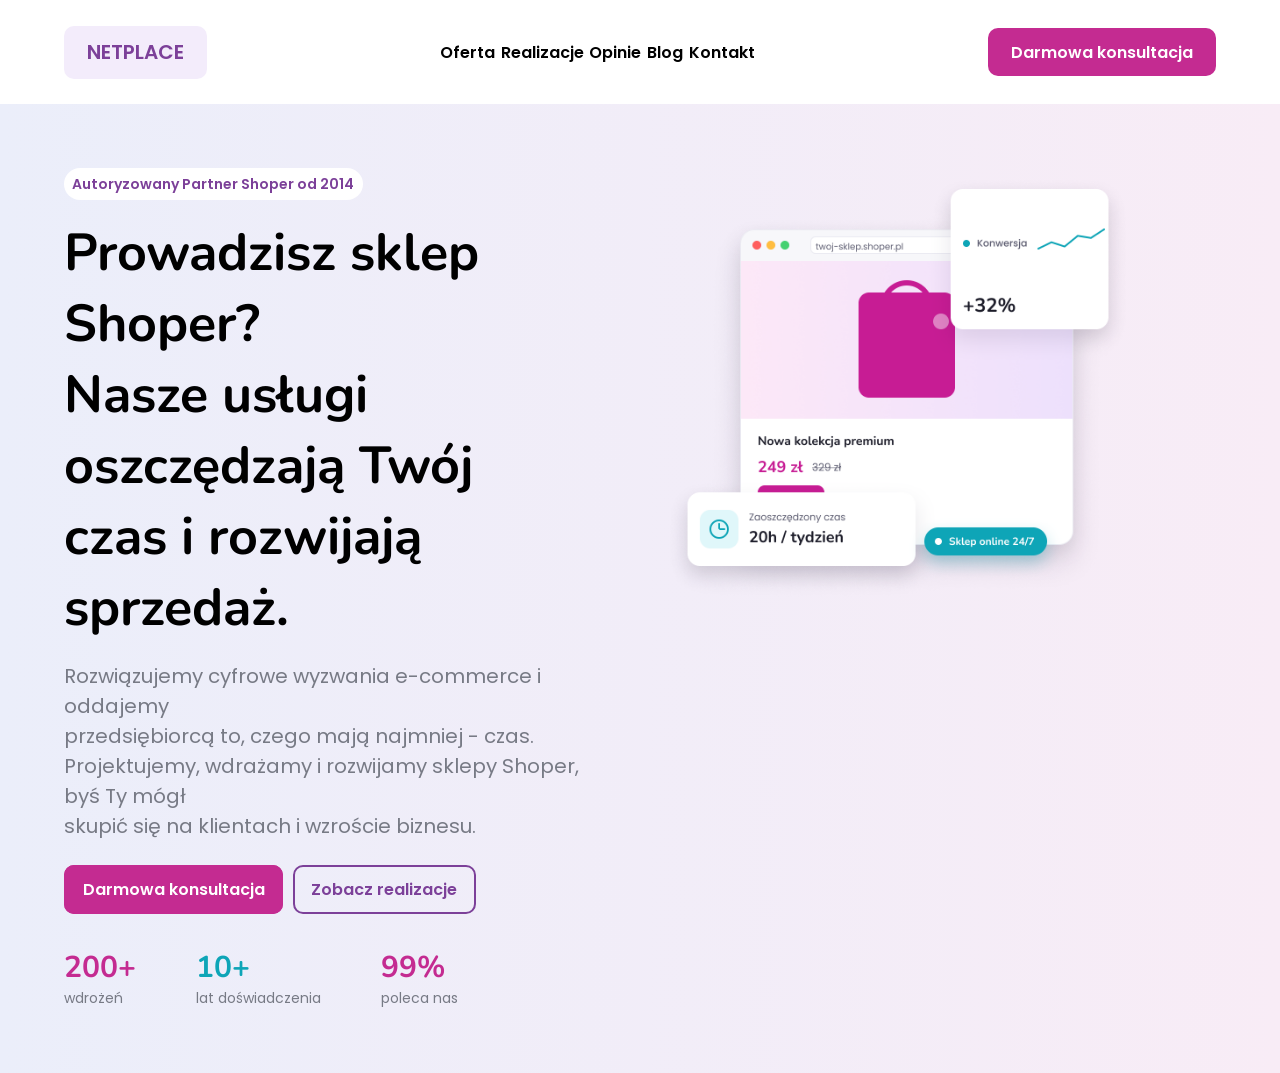
==== indexMain.html @ b868ac5f "indexMain.html added, first part done" ====
<!DOCTYPE html>
<html lang="pl">
<head>
    <meta charset="UTF-8">
    <meta name="viewport" content="width=device-width, initial-scale=1.0">
    <title>HOME - NETPLACE</title>
    <link rel="stylesheet" href="style.css">
    <link href='https://fonts.googleapis.com/css?family=Nunito' rel='stylesheet'>
    <link href='https://fonts.googleapis.com/css?family=Poppins' rel='stylesheet'>
</head>
<body>
    <header>
        <div class="headFlex">
            <a href="indexMain.html" class="homeBtn">
                <span class="purplish">
                    NETPLACE
                </span>
            </a>
        
            <a href="" class="refMiddle">Oferta</a>
            <a href="" class="refMiddle">Realizacje</a>
            <a href="" class="refMiddle">Opinie</a>
            <a href="" class="refMiddle">Blog</a>
            <a href="" class="refMiddle">Kontakt</a>
        
            <a href="" class="btnThingHead">Darmowa konsultacja</a>
        </div>        
    </header>

    <main>
        <div class="hero">
            <div class="heroTxt">
                <div id="miniDescPurple">
                    <p class="smallP">
                        Autoryzowany Partner Shoper od 2014
                    </p>
                </div>
                <h1>Prowadzisz sklep Shoper? <br> 
                    Nasze usługi oszczędzają Twój 
                    <br>czas i rozwijają sprzedaż.
                </h1>
                <br>
                <p>
                    <span class="normalText">
                        Rozwiązujemy cyfrowe wyzwania e-commerce i oddajemy 
                        <br>przedsiębiorcą to, czego mają najmniej - czas. 
                        <br>Projektujemy, wdrażamy i rozwijamy sklepy Shoper, byś Ty mógł 
                        <br>skupić się na klientach i wzroście biznesu.
                    </span>
                </p>
                <br><br>
                <a href="" class="btnThingMain">Darmowa konsultacja</a>
                <a href="" class="btnThingOutlinePurple">
                    <span class="purplish">
                        Zobacz realizacje
                    </span>
                </a>
                <br><br>
                <table class="statTable">
                    <tr>
                        <th colspan="2">
                            <span class="pinkish">200+</span>
                        </th>
                        <th colspan="2">
                            <span class="cyanish">10+</span>
                        </th>
                        <th colspan="2">
                            <span class="pinkish">99%</span>
                        </th>
                    </tr>
                    <tr>
                        <td colspan="2">
                            <p class="smallerText14">wdrożeń</p>
                        </td>
                        <td colspan="2">
                            <p class="smallerText14">lat doświadczenia</p>
                        </td>
                        <td colspan="2">
                            <p class="smallerText14">poleca nas </p>
                        </td>
                    </tr>
                </table>
            </div>

            <div class="heroImg">
                <img src="images/heroVisual.png" alt="hero visual" id="heroVisual">
            </div>
        </div>
    </main>
</body>
</html>
---- style.css ----
* {
    margin: 0;
    padding: 0;
    box-sizing: border-box;
}
.body-SEO {
    max-width: max-content;
    overflow-x: hidden;
}
.mainSEO {
    margin-top: 10%;
    margin-left: auto;
    margin-right: auto;
    padding-left: 25%;
    padding-right: 25%;
    width: max-content;
}
.first, .important, .audit {
    margin-top: 5%;
    margin-bottom: 5%;
    max-width: 100%;
    margin-left: auto;
    margin-right: auto;
}
.contact {
    margin-top: -10%;
    margin-bottom: 5%;
}
#miniDesc {
    font-size: 10px;
    font-weight: 550;
    color: #c42b91;
    border: #efc5e1 1px solid;
    background-color: #FCE8F6;
    border-radius: 30px;
    padding-left: 1.5%;
    padding-right: 1.5%;
    padding-bottom: 1%;
    padding-top: 1%;
    width: max-content;
    margin-bottom: 3%;
}
.squareEmoji {
    color: #c42b91;
    border: #efc5e1 1px solid;
    background-color: #FCE8F6;
    border-radius: 10px;
    padding: 2%;
    width: max-content;
}
h1, h2, h3, h4, h5, h6 {
    font-family: 'Nunito';
    font-weight: bold;
}
h1 {
    font-size: 52px;
}
h2 {
    font-size: 40px;
}
h3 {
    font-size: 20px;
}
p {
    font-family: 'Poppins';
    font-size: 20px;
}
a {
    text-decoration: none;
    color: white;
    font-weight: 600;
    font-family: 'Poppins';
}
.normalText {
    color: #777A85;
}
.smallerText {
    color: #777A85;
    font-size: 18px;
}
.smallerText14 {
    color: #777A85;
    font-size: 14px;
}
.smallP {
    font-family: 'Poppins';
    font-size: 14px;
}
.pinkish {
    color: #C42B91;
}
.purplish {
    color: #7C4099;
}
.buttonThing {
    color: white;
    background-color: #c42b91;
    border-radius: 10px;
    width: max-content;
    padding: 1% 2%;
}
.impDesc, .auditDesc, .faqList {
    border: #777A85 1px solid;
    border-radius: 20px;
    padding: 1%;
    max-width: 65%;
    display: flex;
    flex-wrap: wrap;
}
.auditDesc {
    flex-direction: column;
}
.descBlock {
    margin: 4%;
    flex: 0 0 40%;
}
.aDescBlock {
    margin: 4%;
    flex: 0 0 1;
    display: flex;
    flex-wrap: wrap;
}
.floatyNum {
    flex: 0 0 5%;
}
.audText {
    flex: 0 0 75%;
    max-width: fit-content;
}
.audMiniDesc {
    color: #c42b91;
    border: #efc5e1 1px solid;
    border-radius: 20px;
    background-color: #FCE8F6;
    padding-left: 1.5%;
    padding-right: 1.5%;
    padding-top: 1%;
    padding-bottom: 1%;
    flex: 0 0 20%;
    margin-left: auto;
    max-height: fit-content;
    max-width: fit-content;
}
.pinkSEO {
    margin-top: 10%;
    margin-left: auto;
    margin-right: auto;
    padding-left: 25%;
    padding-right: 25%;
    padding-top: 5%;
    padding-bottom: 5%;
    max-width: fit-content;
    background-color: #FCE8F6;
}
.statsFlex {
    display: flex;
    flex-wrap: wrap;
    flex-direction: row;
    margin: auto;
}
.statsIn {
    background-color: white;
    border: #777A85 1px solid;
    border-radius: 20px;
    padding: 2%;
    margin-right: 3%;
    flex: 0 0 22%;
}
.contact {
    margin-top: -5%;
    max-width: fit-content;
}
.miniCT {
    border: #efc5e1 1px solid;
    display: flex;
    flex-wrap: wrap;
    max-width: 65%;
    border-radius: 20px;
    padding: 3%;
    background-image: linear-gradient(to right, #FCE8F6 , rgba(65, 86, 167, 0.1));
}
.btnThingOutline {
    border: #c42b91 3px solid;
    border-radius: 10px;
    padding: 1%;
    flex: 0 0 30%;
    max-width: fit-content;
    max-height: fit-content;
    padding: 1% 2.5%;
    margin-left: auto;
    margin-top: auto;
    margin-bottom: auto;
}
.txtBlock {
    flex: 0 0 70%;
    max-width: fit-content;
}
.howTo {
    max-width: 60%;
}
.howToFlex {
    max-width: 65%;
    display: flex;
    flex-wrap: wrap;
}
.howToBlock {
    border: #777A85 1px solid;
    border-radius: 20px;
    padding: 2%;
    flex: 0 0 30%;
    margin-right: 2%;
    max-width: fit-content;
}
.smallOpac {
    opacity: 18%;
}
.greySEO {
    margin-top: 5%;
    margin-left: auto;
    margin-right: auto;
    padding-left: 25%;
    padding-right: 25%;
    padding-top: 5%;
    padding-bottom: 5%;
    max-width: fit-content;
    background-color: #F7F7F9;
}
.auditGet {
    display: flex;
    flex-wrap: wrap;
}
.auditGDesc {
    flex: 0 0 50%;
}
.auditGForm {
    background-color: white;
    border-radius: 20px;
    padding: 3%;
    flex: 0 0 45%;
    margin-left: 5%;
    box-shadow: -3px 3px 10px lightgrey;
}
input {
    border: #777A85 1px solid;
    border-radius: 10px;
    font-family: 'Poppins';
    font-size: 16px;
    color: #777A85;
    padding: 2%;
    width: 100%;
}
input[type='submit'] {
    padding: 4%;
    width: 100%;
    border: none;
    font-size: 16px;
}
.about {
    margin-top: -10%;
    max-width: fit-content;
    margin-bottom: 5%;
}
.aboutFlex {
    display: flex;
    flex-wrap: wrap;
}
.aboutSmall {
    border: #F7F7F9 1px solid;
    border-radius: 20px;
    background-color: #F7F7F9;    
    padding: 2%;
    flex: 0 0 30%;
    margin-right: 3%;
    max-width: fit-content;
}
.faq {
    margin-top: 5%;
    margin-bottom: 5%;
}
.faqList {
    flex-direction: column;
    max-width: 75%;
}
.accordion {
  background-color: #fff;
  font-family: 'Nunito';
  font-size: 18px;
  font-weight: bold;
  color: black;
  cursor: pointer;
  padding: 2%;
  width: 100%;
  text-align: left;
  border: none;
  outline: none;
  transition: 0.4s;
}
.accordion:after {
  content: '▾';
  color: #C42B91;
  float: right;
  margin-left: 5px;
}
.active:after {
  content: '▴';
  color: #C42B91;
  float: right;
  margin-left: 5px;
}
.panel {
  padding-top: 0;
  padding-bottom: 4px;
  padding-left: 2%;
  padding-right: 2%;
  background-color: white;
  max-height: 0;
  overflow: hidden;
  transition: max-height 0.2s ease-out;
}
.footRedir {
    margin-top: 5%;
    margin-left: auto;
    margin-right: auto;
    padding-left: 25%;
    padding-right: 25%;
    width: 85%;
    text-align: center;
    margin-bottom: 5%;
}
.buttonThingFoot {
    color: white;
    background-color: #c42b91;
    border-radius: 10px;
    width: max-content;
    padding: 3% 4%; 
    margin: auto;
}
.buttonThing:hover, .buttonThingFoot:hover, .btnThingHead:hover, .btnThingMain:hover {
    background-color: #A82479;
}
.btnThingOutline:hover {
    background-color: #FCE8F6;
}

.body {
    max-width: 100%;
    overflow-x: hidden;
}
header {
    max-width: 100%;
    padding: 2% 5%;
    background-color: white;
    color: black;
    font-family: 'Poppins';
}
.headFlex {
    display: flex;
    align-items: center;
    justify-content: space-between;
    margin: 0 auto;
}
.homeBtn {
    background-color: #F3ECFB;
    border-radius: 10px;
    width: max-content;
    padding: 1% 2%;
    font-size: 20px;
    margin-right: 20%;
}
.refMiddle {
    margin: auto;
    color: black;
}
.btnThingHead {
    color: white;
    background-color: #c42b91;
    border-radius: 10px;
    width: max-content;
    padding: 1% 2%;
    margin-left: 20%;
}
.hero {
    padding: 5%;
    display: flex;
    background-image: linear-gradient(to right, #EBEEFA , #F8ECF6);
}
.heroTxt {
    flex: 0 50%;
}
.heroImg {
    flex: 0 50%;
}
#miniDescPurple {
    font-size: 10px;
    font-weight: 550;
    color: #7C4099;
    background-color: #FFF;
    border-radius: 30px;
    padding-left: 1.5%;
    padding-right: 1.5%;
    padding-bottom: 1%;
    padding-top: 1%;
    width: max-content;
    margin-bottom: 3%;
}
.btnThingMain {
    border: #c42b91 2px solid;
    color: white;
    background-color: #c42b91;
    border-radius: 10px;
    width: max-content;
    padding: 2% 3%;
}
.btnThingOutlinePurple {
    border: #7C4099 2px solid;
    border-radius: 10px;
    padding: 1%;
    max-width: fit-content;
    max-height: fit-content;
    padding: 2% 3%;
    margin-left: 1%;
}
.cyanish {
    color: #0EA5B7;
}
.statTable {
    margin-top: 5%;
    margin-left: -60px; 
    border-collapse: separate;
    border-spacing: 60px 0;
}
th {
    font-size: 30px;
    font-family: 'Nunito';
    text-align: left;
}
.heroImg {
    margin-left: 4%;
}
#heroVisual {
    width: 85%;
}
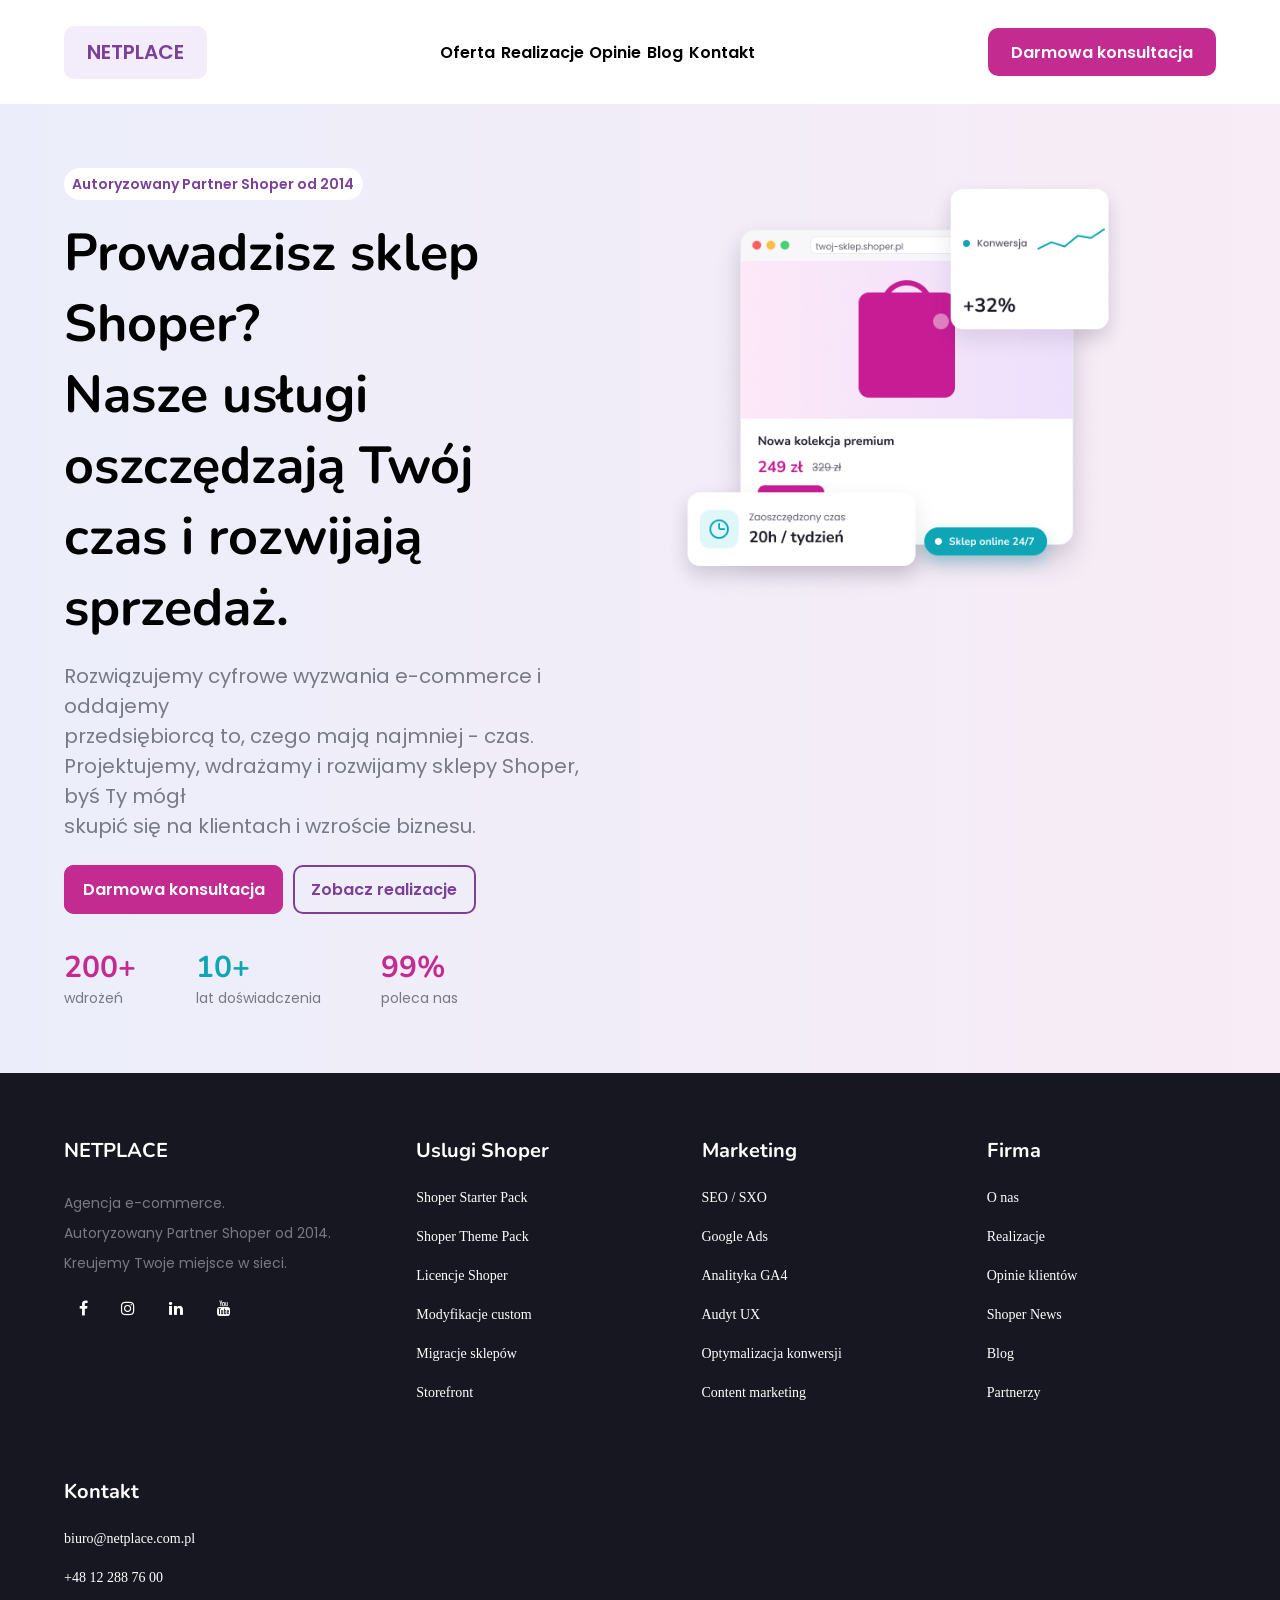
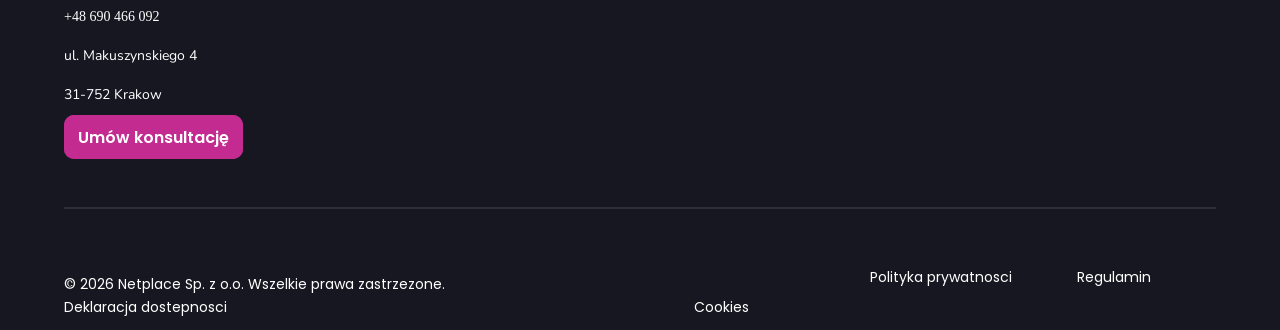
==== commit d01fb5d0: "footer done" ====
--- a/indexMain.html
+++ b/indexMain.html
@@ -5,6 +5,7 @@
     <meta name="viewport" content="width=device-width, initial-scale=1.0">
     <title>HOME - NETPLACE</title>
     <link rel="stylesheet" href="style.css">
+    <link rel="stylesheet" href="https://cdnjs.cloudflare.com/ajax/libs/font-awesome/4.7.0/css/font-awesome.min.css">
     <link href='https://fonts.googleapis.com/css?family=Nunito' rel='stylesheet'>
     <link href='https://fonts.googleapis.com/css?family=Poppins' rel='stylesheet'>
 </head>
@@ -86,6 +87,91 @@
                 <img src="images/heroVisual.png" alt="hero visual" id="heroVisual">
             </div>
         </div>
+        
+        <div class="issues">
+
+        </div>
     </main>
+
+    <footer class="bigFooter">    
+        <section class="footMain">
+            <div class="footContent">
+                <h3>NETPLACE</h3>
+                <p class="smallerText14">
+                    Agencja e-commerce.
+                    <br>
+                    Autoryzowany Partner Shoper od 2014.
+                    <br>
+                    Kreujemy Twoje miejsce w sieci.
+                </p>
+                <br>
+                <div class="icons">
+                        <a href="" class="fa fa-facebook"></a>
+                        <a href="" class="fa fa-instagram"></a>
+                        <a href="" class="fa fa-linkedin"></a>
+                        <a href="" class="fa fa-youtube"></a>
+                </div>
+            </div>
+
+            <div class="footContent">
+                <h4>Uslugi Shoper</h4>
+                <li><a href="">Shoper Starter Pack</a></li>
+                <li><a href="">Shoper Theme Pack</a></li>
+                <li><a href="">Licencje Shoper</a></li>
+                <li><a href="">Modyfikacje custom</a></li>
+                <li><a href="">Migracje sklepów</a></li>
+                <li><a href="">Storefront</a></li>
+            </div>
+
+            <div class="footContent">
+                <h4>Marketing</h4>
+                <li><a href="">SEO / SXO</a></li>
+                <li><a href="">Google Ads</a></li>
+                <li><a href="">Analityka GA4</a></li>
+                <li><a href="">Audyt UX</a></li>
+                <li><a href="">Optymalizacja konwersji</a></li>
+                <li><a href="">Content marketing</a></li>
+            </div>
+
+            <div class="footContent">
+                <h4>Firma</h4>
+                <li><a href="">O nas</a></li>
+                <li><a href="">Realizacje</a></li>
+                <li><a href="">Opinie klientów</a></li>
+                <li><a href="">Shoper News</a></li>
+                <li><a href="">Blog</a></li>
+                <li><a href="">Partnerzy</a></li>
+            </div>
+
+            <div class="footContent">
+                <h4>Kontakt</h4>
+                <li><a href="">biuro@netplace.com.pl</a></li>
+                <li><a href="">+48 12 288 76 00</a></li>
+                <li><a href="">+48 690 466 092</a></li>
+                <li>ul. Makuszynskiego 4</li>
+                <li>31-752 Krakow</li>
+                <a href="" class="btnThingFoot">Umów konsultację</a>
+            </div>
+        </section>
+        <hr class="footLine">
+        <section class="footLower"> 
+            <p id="reserved">
+                <span class="smallP">© 2026 Netplace Sp. z o.o. Wszelkie prawa zastrzezone.</span>
+            </p>
+            <a href="" class="smallLink">
+                <p class="smallP">Polityka prywatnosci</p>
+            </a>
+            <a href="" class="smallLink">
+                <p class="smallP">Regulamin</p>
+            </a>
+            <a href="" class="smallLink">
+                <p class="smallP">Deklaracja dostepnosci</p>
+            </a>
+            <a href="" class="smallLink">
+                <p class="smallP">Cookies</p>
+            </a>
+        </section>
+    </footer>
+    
 </body>
 </html>
--- a/style.css
+++ b/style.css
@@ -439,4 +439,71 @@
 }
 #heroVisual {
     width: 85%;
+}
+.bigFooter {
+    background-color: #171721;
+    padding-top: 5%;
+    padding-left: 5%;
+    padding-right: 5%;
+    padding-bottom: 1%;
+}
+.footMain {
+    background-color: #171721;
+    font-family: 'Nunito';
+    color: white;
+    display: grid;
+    grid-template-columns: repeat(auto-fit, minmax(200px, auto));
+    gap: 3.5rem;
+    margin-bottom: 5%;
+}
+.fa {
+    margin: 5%;
+}
+.footContent h4, .footContent h3 {
+    margin-bottom: 1.5rem;
+}
+.footContent h4 {
+    font-size: 20px;
+}
+.footContent li {
+    list-style-type: none;
+    margin-bottom: 20px;
+    font-size: 14px;
+}
+.footContent li a {
+    font-weight: 500;
+}
+.footContent p {
+    line-height: 30px;
+    margin-bottom: -5%;
+}
+.btnThingFoot {
+    border: #c42b91 2px solid;
+    color: white;
+    background-color: #c42b91;
+    border-radius: 10px;
+    width: max-content;
+    padding: 3% 4%;
+}
+.footLower {
+    margin-top: 5%;
+    background-color: #171721;
+    font-family: 'Nunito';
+    color: white;
+    display: flex;
+    flex-wrap: wrap;
+}
+hr.footLine {
+    border: 1px solid rgba(255, 255, 255, 0.1);
+}
+.footLower li {
+    list-style-type: none;
+}
+#reserved {
+    flex: 0 0 50%;
+    margin-right: 20%
+}
+.smallLink {
+    font-weight: normal;
+    flex: auto;
 }
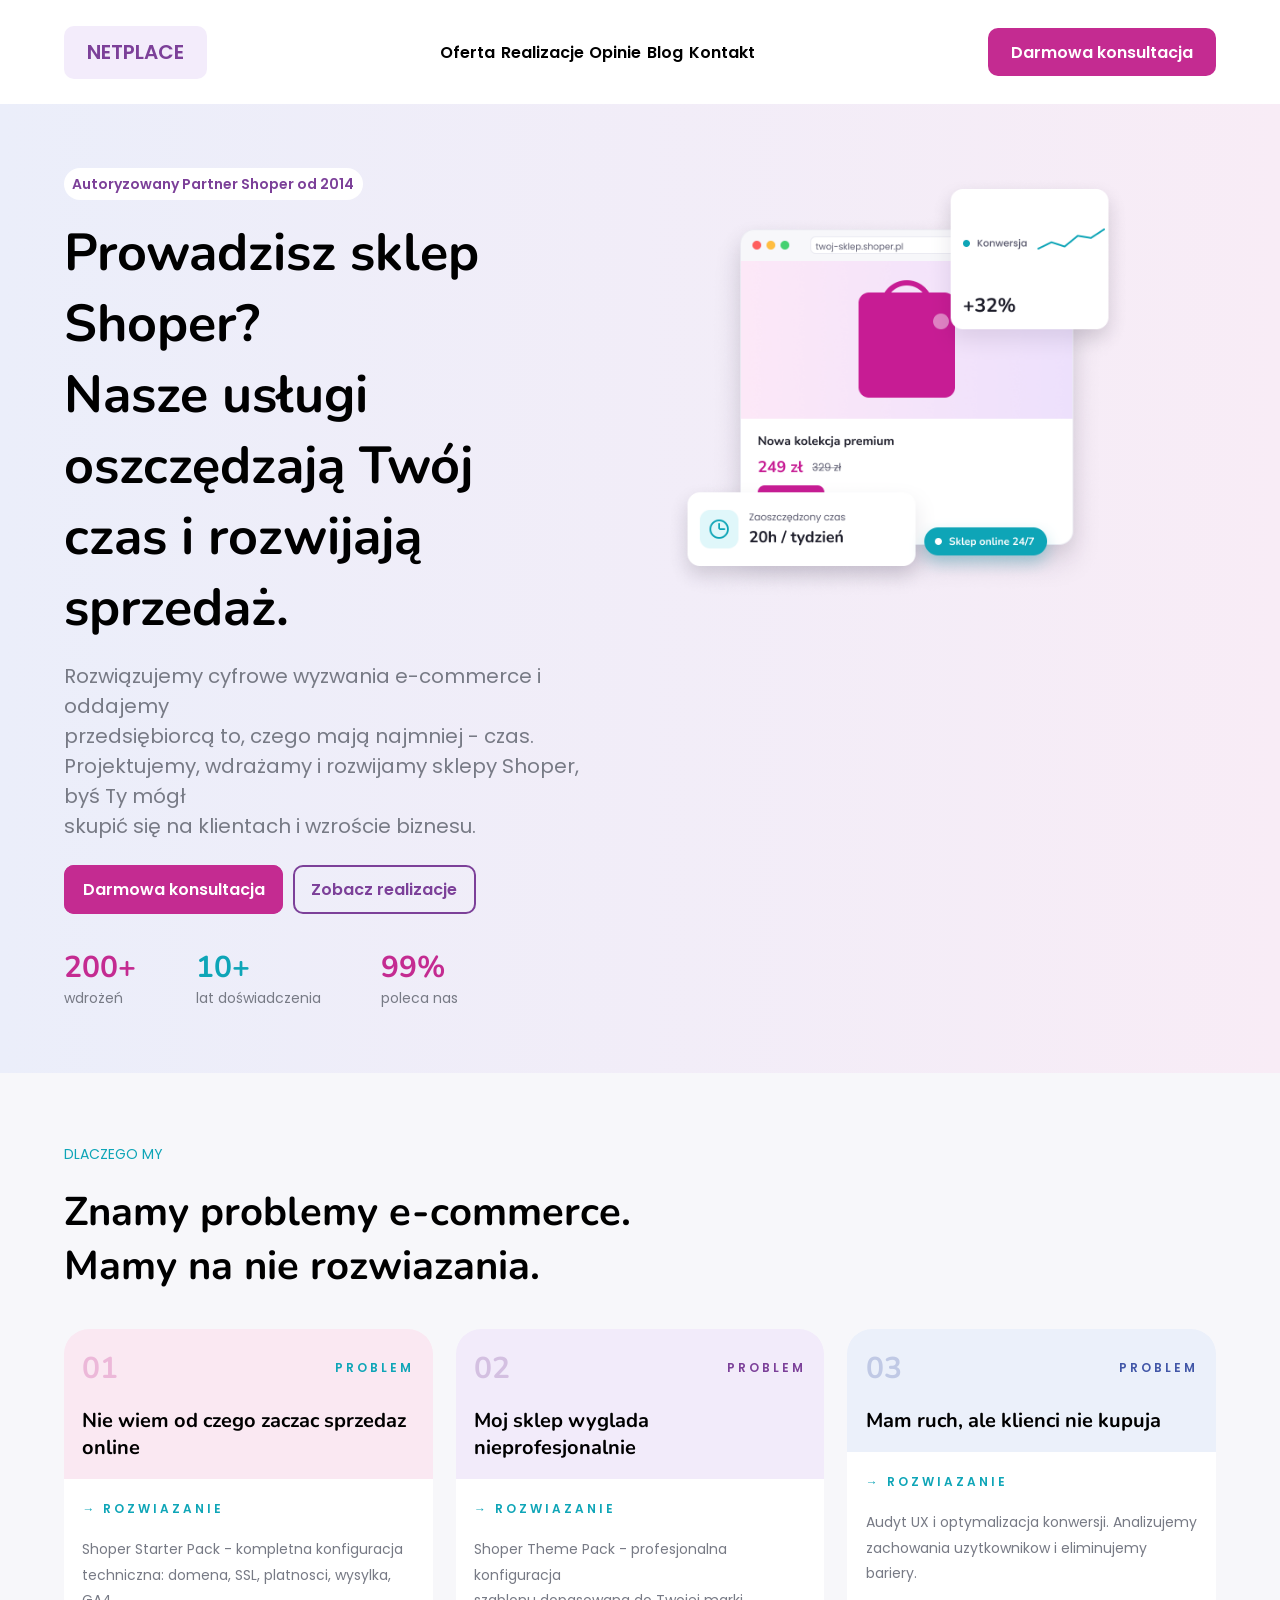
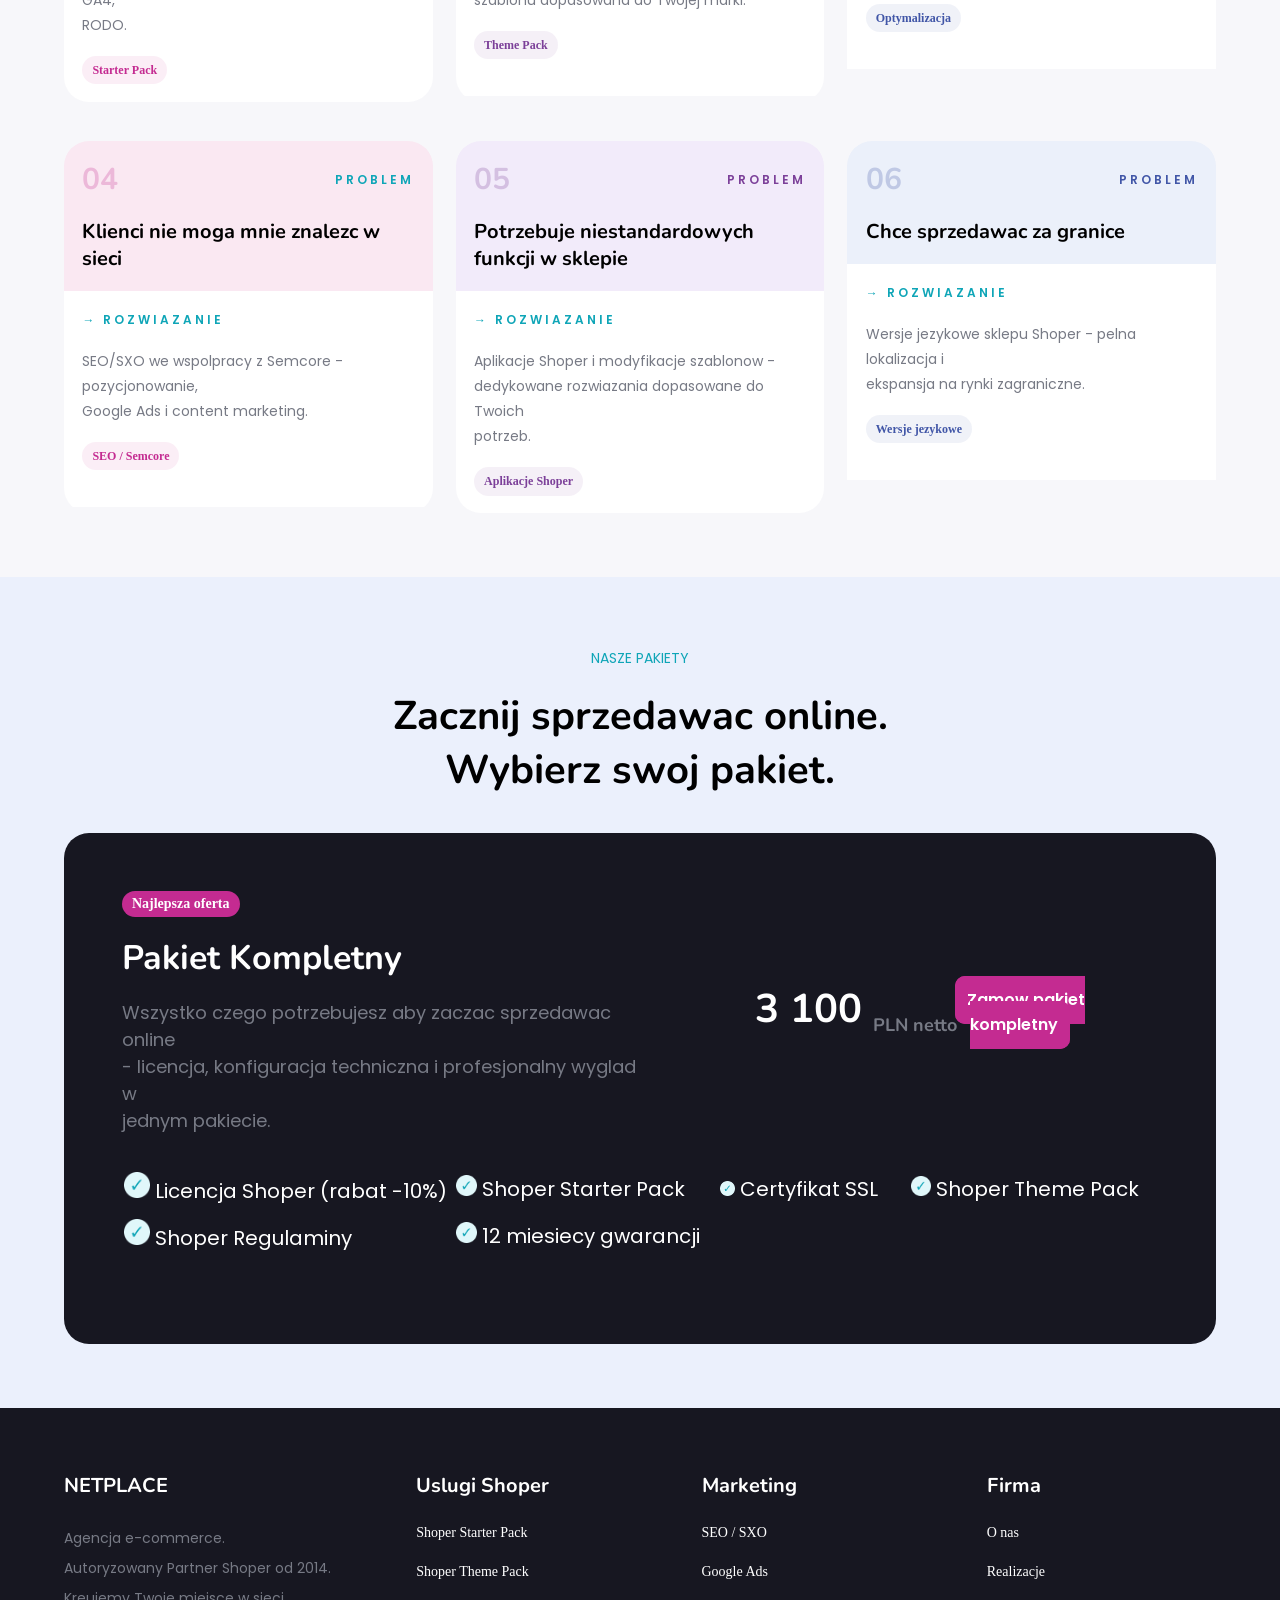
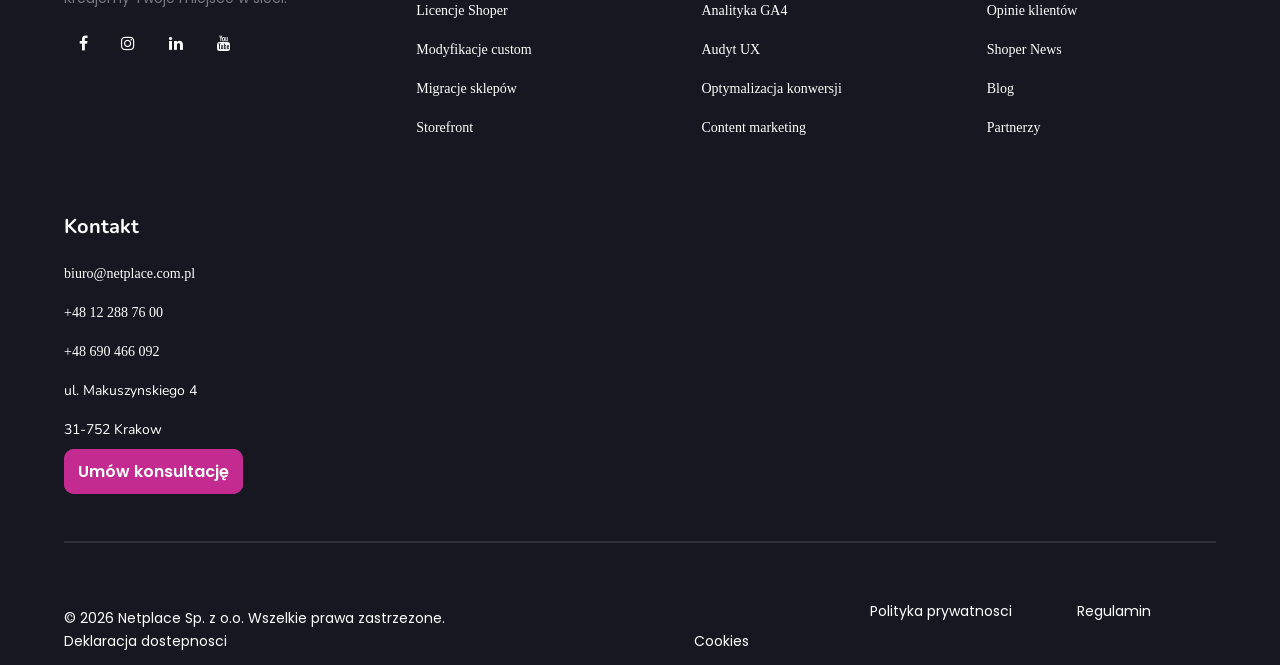
==== commit d5743450: "work in progress" ====
--- a/indexMain.html
+++ b/indexMain.html
@@ -89,7 +89,251 @@
         </div>
         
         <div class="issues">
-
+            <p>
+                <span class="smallP">
+                    <span class="cyanish">DLACZEGO MY</span>
+                </span>
+            </p>
+            <br>
+            <h2>
+                Znamy problemy e-commerce.
+                <br>Mamy na nie rozwiazania.
+            </h2>
+            <br><br>
+            <div class="issueGrid">
+                <div class="issueContainer">
+                    <div class="issuePink">
+                        <div class="tagline">
+                            <h3>01</h3>
+                            <p class="issueSmallP">
+                                <span class="cyanish">PROBLEM</span>
+                            </p>
+                        </div>
+                        <br>
+                        <h4>Nie wiem od czego zaczac sprzedaz online</h4>
+                    </div>
+                    <div class="issueSolution">
+                        <p class="vSmallPGrid">
+                            <span class="cyanish">
+                                →  ROZWIAZANIE
+                            </span>
+                        </p>
+                        <br>
+                        <p class="smallerText14">
+                            Shoper Starter Pack - kompletna konfiguracja 
+                            <br>techniczna: domena, SSL, platnosci, wysylka, GA4, 
+                            <br>RODO.
+                        </p>
+                        <br>
+                        <div class="microDescPink">
+                            <span class="pinkish">Starter Pack</span>
+                        </div>
+                    </div>
+                </div>
+
+                <div class="issueContainer">
+                    <div class="issuePurple">
+                        <div class="tagline">
+                            <h3>02</h3>
+                            <p class="issueSmallP">
+                                <span class="purplish">PROBLEM</span>
+                            </p>
+                        </div>
+                        <br>
+                        <h4>Moj sklep wyglada nieprofesjonalnie</h4>
+                    </div>
+                    <div class="issueSolution">
+                        <p class="vSmallPGrid">
+                            <span class="cyanish">
+                                →  ROZWIAZANIE
+                            </span>
+                        </p>
+                        <br>
+                        <p class="smallerText14">
+                            Shoper Theme Pack - profesjonalna konfiguracja 
+                            <br>szablonu dopasowana do Twojej marki.
+                        </p>
+                        <br>
+                        <div class="microDescPurple">
+                            <span class="purplish">Theme Pack</span>
+                        </div>
+                    </div>
+                </div>
+
+                <div class="issueContainer">
+                    <div class="issueBlue">
+                        <div class="tagline">
+                            <h3>03</h3>
+                            <p class="issueSmallP">
+                                <span class="blueish">PROBLEM</span>
+                            </p>
+                        </div>
+                        <br>
+                        <h4>Mam ruch, ale klienci nie kupuja</h4>
+                    </div>
+                    <div class="issueSolution">
+                        <p class="vSmallPGrid">
+                            <span class="cyanish">
+                                →  ROZWIAZANIE
+                            </span>
+                        </p>
+                        <br>
+                        <p class="smallerText14">
+                            Audyt UX i optymalizacja konwersji. Analizujemy 
+                            <br>zachowania uzytkownikow i eliminujemy bariery.
+                        </p>
+                        <br>
+                        <div class="microDescBlue">
+                            <span class="blueish">Optymalizacja</span>
+                        </div>
+                    </div>
+                </div>
+
+                <div class="issueContainer">
+                    <div class="issuePink">
+                        <div class="tagline">
+                            <h3>04</h3>
+                            <p class="issueSmallP">
+                                <span class="cyanish">PROBLEM</span>
+                            </p>
+                        </div>
+                        <br>
+                        <h4>Klienci nie moga mnie znalezc w sieci</h4>
+                    </div>
+                    <div class="issueSolution">
+                        <p class="vSmallPGrid">
+                            <span class="cyanish">
+                                →  ROZWIAZANIE
+                            </span>
+                        </p>
+                        <br>
+                        <p class="smallerText14">
+                            SEO/SXO we wspolpracy z Semcore - pozycjonowanie, 
+                            <br>Google Ads i content marketing.
+                        </p>
+                        <br>
+                        <div class="microDescPink">
+                            <span class="pinkish">SEO / Semcore</span>
+                        </div>
+                    </div>
+                </div>
+
+                <div class="issueContainer">
+                    <div class="issuePurple">
+                        <div class="tagline">
+                            <h3>05</h3>
+                            <p class="issueSmallP">
+                                <span class="purplish">PROBLEM</span>
+                            </p>
+                        </div>
+                        <br>
+                        <h4>Potrzebuje niestandardowych funkcji w sklepie</h4>
+                    </div>
+                    <div class="issueSolution">
+                        <p class="vSmallPGrid">
+                            <span class="cyanish">
+                                →  ROZWIAZANIE
+                            </span>
+                        </p>
+                        <br>
+                        <p class="smallerText14">
+                            Aplikacje Shoper i modyfikacje szablonow - 
+                            <br>dedykowane rozwiazania dopasowane do Twoich 
+                            <br>potrzeb.
+                        </p>
+                        <br>
+                        <div class="microDescPurple">
+                            <span class="purplish">Aplikacje Shoper</span>
+                        </div>
+                    </div>
+                </div>
+
+                <div class="issueContainer">
+                    <div class="issueBlue">
+                        <div class="tagline">
+                            <h3>06</h3>
+                            <p class="issueSmallP">
+                                <span class="blueish">PROBLEM</span>
+                            </p>
+                        </div>
+                        <br>
+                        <h4>Chce sprzedawac za granice</h4>
+                    </div>
+                    <div class="issueSolution">
+                        <p class="vSmallPGrid">
+                            <span class="cyanish">
+                                →  ROZWIAZANIE
+                            </span>
+                        </p>
+                        <br>
+                        <p class="smallerText14">
+                            Wersje jezykowe sklepu Shoper - pelna lokalizacja i 
+                            <br>ekspansja na rynki zagraniczne.
+                        </p>
+                        <br>
+                        <div class="microDescBlue">
+                            <span class="blueish">Wersje jezykowe</span>
+                        </div>
+                    </div>
+                </div>
+            </div>
+        </div>
+
+        <div class="packet">
+            <p>
+                <span class="smallP">
+                    <span class="cyanish">NASZE PAKIETY</span>
+                </span>
+            </p>
+            <br>
+            <h2>
+                Zacznij sprzedawac online.
+                <br>Wybierz swoj pakiet.
+            </h2>
+            <br><br>
+            <div class="fullPack">
+                <div class="fullPackFlex">
+                    <div class="fullPackFLeft">
+                        <p class="miniDescHardPink">Najlepsza oferta</p>
+                        <br>
+                        <h3>Pakiet Kompletny</h3>
+                        <br>
+                        <p class="smallerText">
+                            Wszystko czego potrzebujesz aby zaczac sprzedawac online 
+                            <br>- licencja, konfiguracja techniczna i profesjonalny wyglad w 
+                            <br>jednym pakiecie.
+                        </p>
+                    </div>
+                    <div class="fullPackFRight">
+                        <h2>
+                            3 100 
+                            <sub>
+                                <span class="smallerText">PLN netto</p>
+                            </sub>
+                        </h2>
+                    </div>
+                    <div class="fullPackFRightS">
+                        <a href="" class="btnThingMain">Zamow pakiet kompletny</a>
+                    </div>
+                </div>
+                <br><br>
+                <div class="fullPackFeature">
+                    <table class="featList">
+                        <tr>
+                            <td><img src="images/checkGreen.png" alt="check" class="checkGreen"> Licencja Shoper (rabat -10%)</td>
+                            <td><img src="images/checkGreen.png" alt="check" class="checkGreen"> Shoper Starter Pack</td>
+                            <td><img src="images/checkGreen.png" alt="check" class="checkGreen"> Certyfikat SSL</td>
+                            <td><img src="images/checkGreen.png" alt="check" class="checkGreen"> Shoper Theme Pack</td>
+                        </tr>
+                        <tr>
+                            <td><img src="images/checkGreen.png" alt="check" class="checkGreen"> Shoper Regulaminy</td>
+                            <td><img src="images/checkGreen.png" alt="check" class="checkGreen"> 12 miesiecy gwarancji</td>
+                            <td></td>
+                            <td></td>
+                        </tr>
+                    </table>
+                </div>
+            </div>
         </div>
     </main>
 
--- a/style.css
+++ b/style.css
@@ -440,6 +440,165 @@
 #heroVisual {
     width: 85%;
 }
+.vSmallPGrid {
+    font-family: 'Poppins';
+    font-size: 12px;
+    letter-spacing: 3px;
+    font-weight: 600;
+}
+.issues {
+    padding: 5%;
+    background-color: #f7f7fa;
+}
+.issueGrid {
+    display: grid;
+    grid-template-columns: 1fr 1fr 1fr;
+    gap: 5% 2%;
+}
+.issueContainer {
+    overflow: hidden;
+    border-radius: 25px;
+}
+.issueContainer h4 {
+    font-size: 20px;
+}
+.issueSmallP {
+    font-family: 'Poppins';
+    font-size: 12px;
+    flex: 0 0 50%;
+    text-align: right;
+    margin: auto;
+    letter-spacing: 3px;
+    font-weight: 600;
+}
+.tagline {
+    display: flex;
+}
+.microDescPink {
+    font-family: 'Poppins';
+    font-weight: bold;
+    font-size: 12px;
+    background-color: rgba(196, 43, 145, 0.08);
+    padding: 2% 3%;
+    border-radius: 25px;
+    max-width: fit-content;
+}
+.microDescPurple {
+    font-family: 'Poppins';
+    font-weight: bold;
+    font-size: 12px;
+    background-color: rgba(124, 64, 153, 0.08);
+    padding: 2% 3%;
+    border-radius: 25px;
+    max-width: fit-content;
+}
+.microDescBlue {
+    font-family: 'Poppins';
+    font-weight: bold;
+    font-size: 12px;
+    background-color: rgba(65, 86, 167, 0.08);
+    padding: 2% 3%;
+    border-radius: 25px;
+    max-width: fit-content;
+}
+.issueSolution {
+    padding: 5%;
+    padding-bottom: 10%;
+    background-color: white;
+}
+.issueSolution p {
+    line-height: 1.8;
+}
+.issuePink {
+    padding: 5%;
+    background-color: #FAE8F2;
+}
+.issuePink h3 {
+    font-size: 30px;
+    color: #C42B91;
+    opacity: 25%;
+    flex: 0 0 50%;
+}
+.issuePurple {
+    padding: 5%;
+    background-color: #F2EBFA;
+}
+.issuePurple h3 {
+    font-size: 30px;
+    color: #7C4099;
+    opacity: 25%;
+    flex: 0 0 50%;
+}
+.blueish {
+    color:#4156A7;
+}
+.issueBlue {
+    padding: 5%;
+    background-color: #EBF0FA;
+}
+.issueBlue h3 {
+    font-size: 30px;
+    color: #4156A7;
+    opacity: 25%;
+    flex: 0 0 50%;
+}
+.miniDescHardPink {
+    font-family: 'Poppins';
+    font-weight: bold;
+    font-size: 14px;
+    background-color: #C42B91;
+    padding: 1% 2%;
+    border-radius: 25px;
+    max-width: fit-content;
+}
+.packet {
+    padding: 5%;
+    background-color: #EBF0FC;
+    text-align: center;
+}
+.fullPack {
+    background-color: #171721;
+    border-radius: 25px;
+    padding: 5%;
+    color: white;
+}
+.fullPack h3 {
+    font-size: 34px;
+}
+.fullPack .btnThingMain {
+    padding: 5%;
+}
+.fullPackFlex {
+    display: flex;
+}
+.fullPackFLeft {
+    flex: 0 0 50%;
+    text-align: left;
+}
+.fullPackFRight {
+    flex: 0 0 35%;
+    margin: auto;
+}
+.fullPackFRightS {
+    flex: 0 0 20%;
+    margin: auto;
+    margin-left: -15%;
+}
+.featList {
+    text-align: left;
+    width: 100%;
+} 
+.fullPackFeature {
+    padding-bottom: 2%;
+}
+.fullPack td {
+    font-family: 'Poppins';
+    font-size: 20px;
+    padding-bottom: 1%;
+}
+.checkGreen {
+    width: 8%;
+}
 .bigFooter {
     background-color: #171721;
     padding-top: 5%;
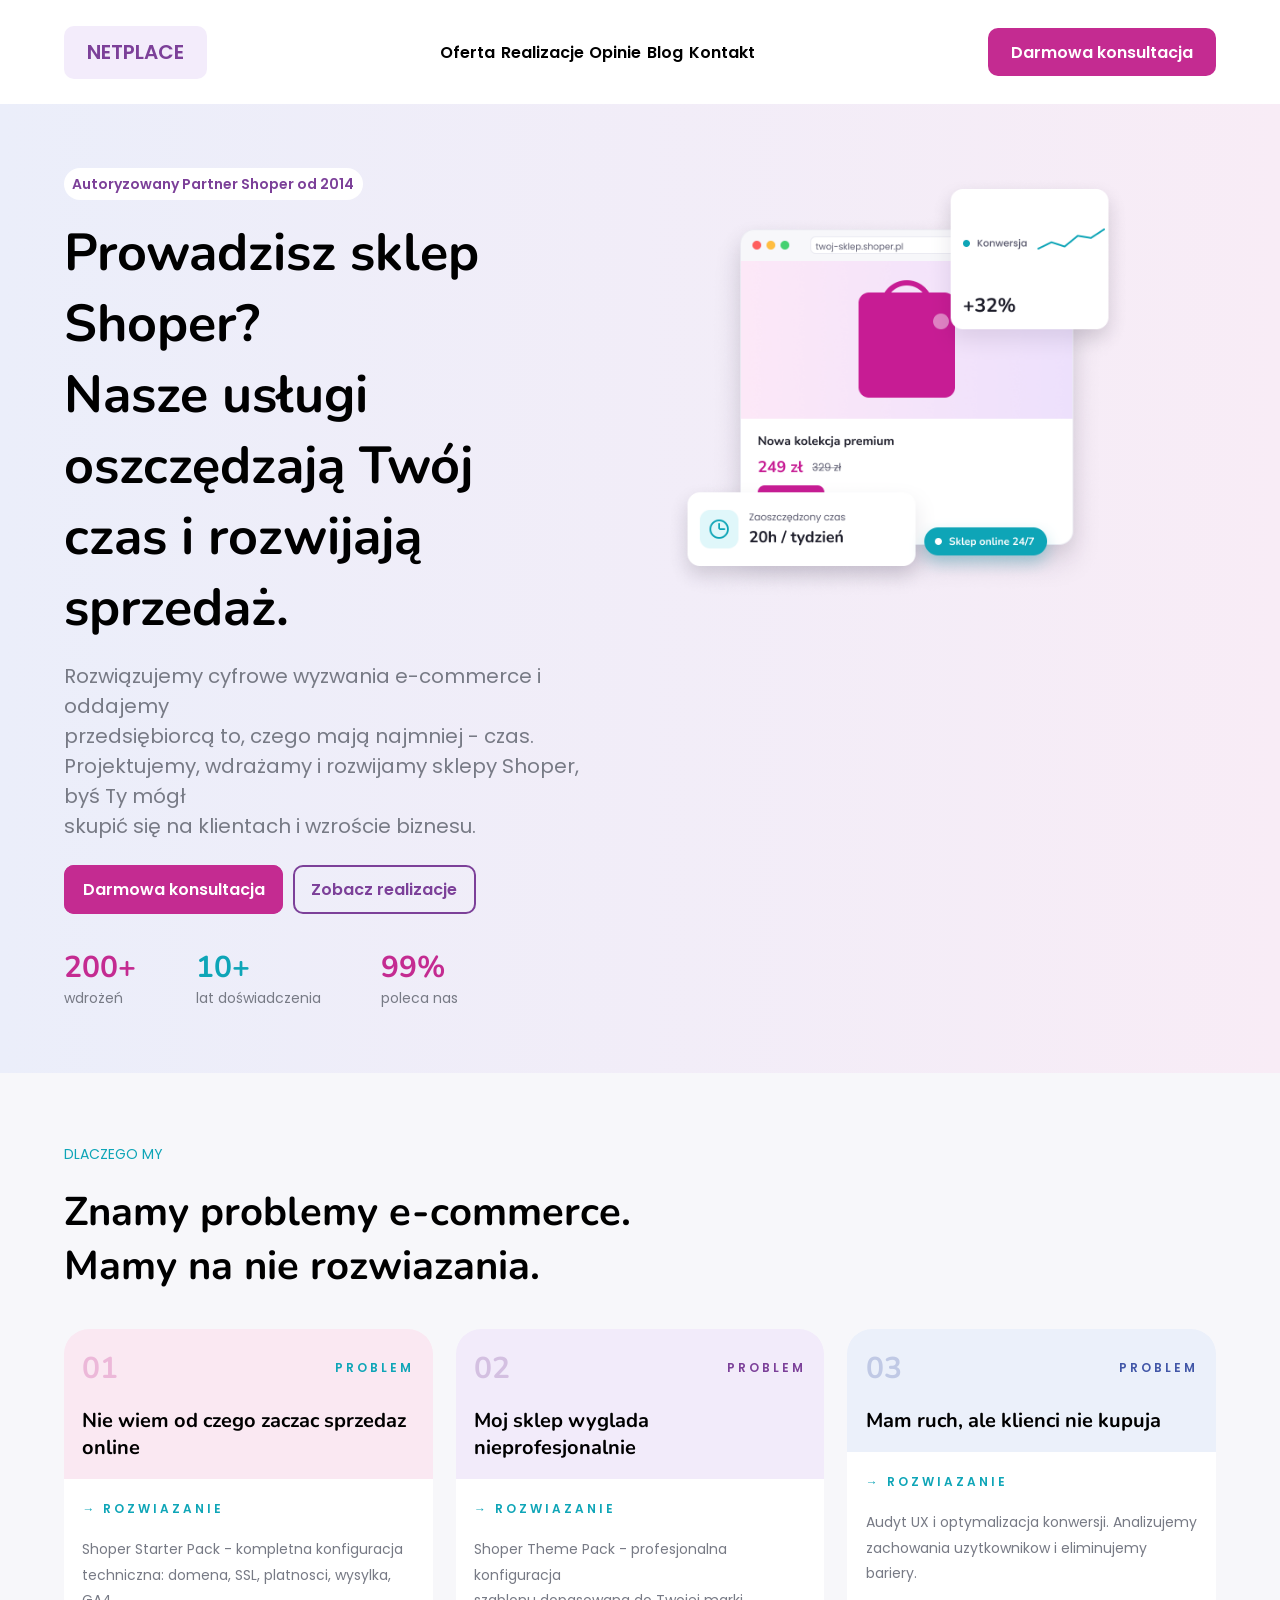
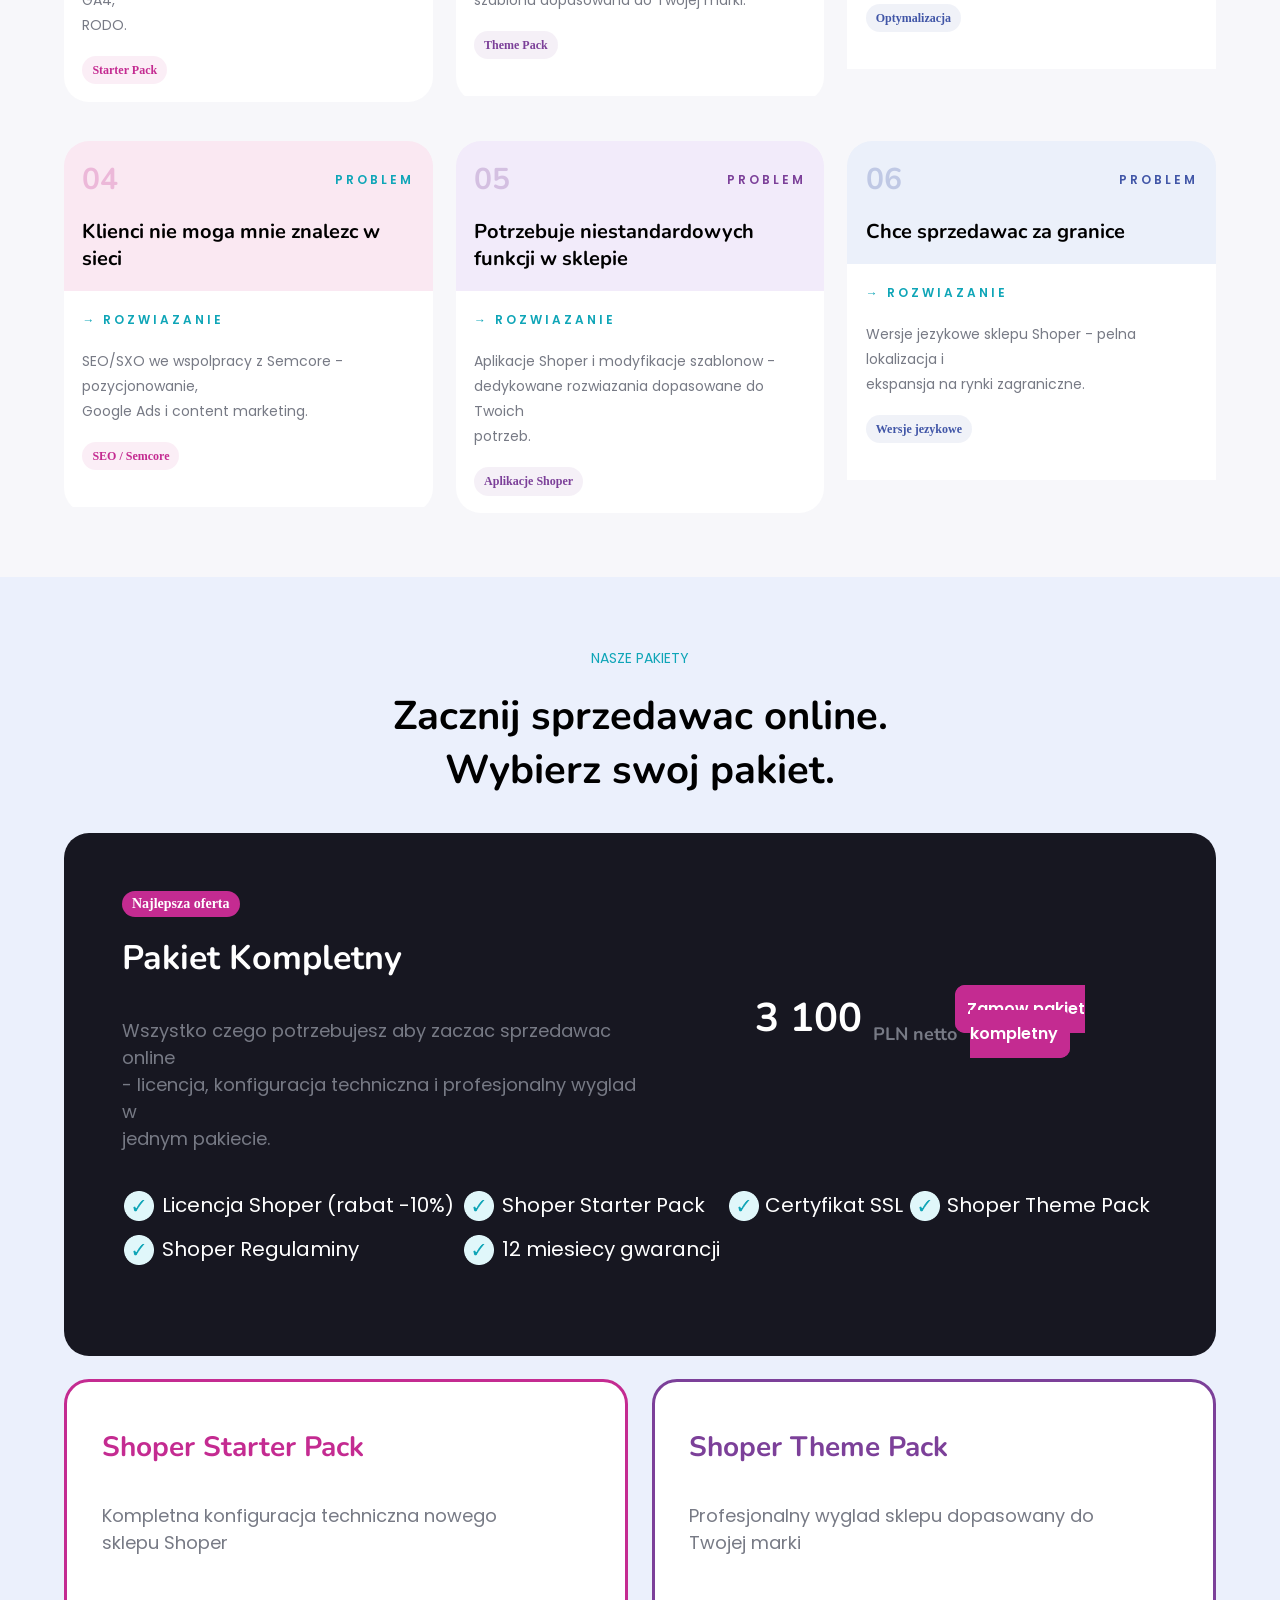
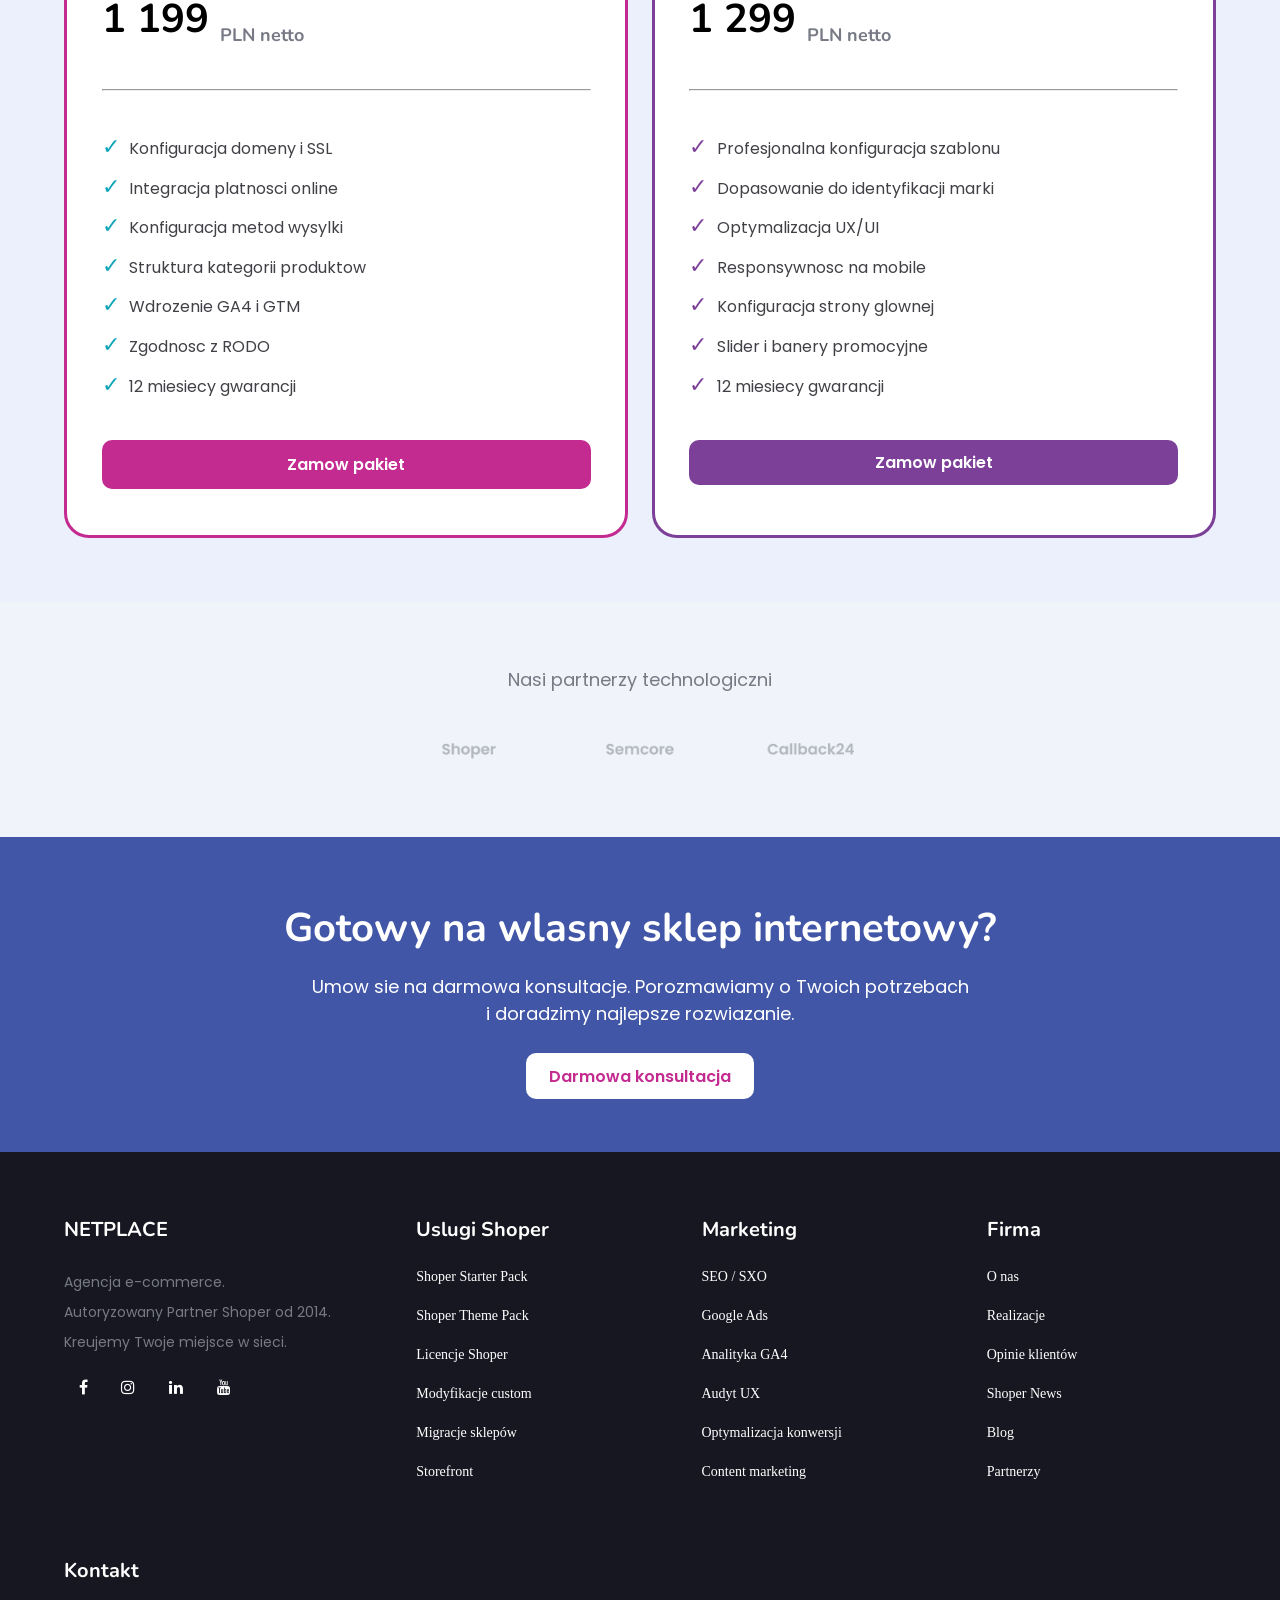
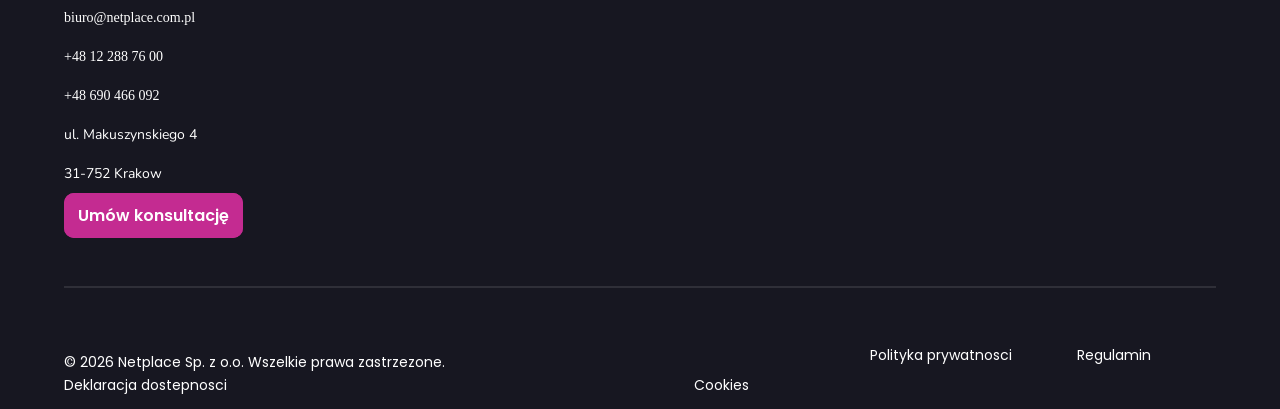
==== commit 7603a14c: "another part finished + added hover on btn" ====
--- a/indexMain.html
+++ b/indexMain.html
@@ -297,7 +297,7 @@
                         <p class="miniDescHardPink">Najlepsza oferta</p>
                         <br>
                         <h3>Pakiet Kompletny</h3>
-                        <br>
+                        <br><br>
                         <p class="smallerText">
                             Wszystko czego potrzebujesz aby zaczac sprzedawac online 
                             <br>- licencja, konfiguracja techniczna i profesjonalny wyglad w 
@@ -334,6 +334,96 @@
                     </table>
                 </div>
             </div>
+
+            <div class="packFlex">
+                <div class="starterP">
+                    <h3 class="pinkish">
+                        Shoper Starter Pack
+                    </h3>
+                    <br><br>
+                    <p class="smallerText">
+                        Kompletna konfiguracja techniczna nowego 
+                        <br>sklepu Shoper
+                    </p>
+                    <br><br>
+                    <h2>
+                        1 199 
+                        <sub>
+                            <span class="smallerText">PLN netto</p>
+                        </sub>
+                    </h2>
+                    <br><br>
+                    <hr>
+                    <br><br>
+                    <ul>
+                        <li>Konfiguracja domeny i SSL</li>
+                        <li>Integracja platnosci online</li>
+                        <li>Konfiguracja metod wysylki</li>
+                        <li>Struktura kategorii produktow</li>
+                        <li>Wdrozenie GA4 i GTM</li>
+                        <li>Zgodnosc z RODO</li>
+                        <li>12 miesiecy gwarancji</li>
+                    </ul>
+                    <br><br>
+                    <div class="btnThingMain">
+                        <a href="">Zamow pakiet</a>
+                    </div>
+                </div>
+
+                <div class="themeP">
+                    <h3 class="purplish">
+                        Shoper Theme Pack
+                    </h3>
+                    <br><br>
+                    <p class="smallerText">
+                        Profesjonalny wyglad sklepu dopasowany do 
+                        <br>Twojej marki
+                    </p>
+                    <br><br>
+                    <h2>
+                        1 299 
+                        <sub>
+                            <span class="smallerText">PLN netto</p>
+                        </sub>
+                    </h2>
+                    <br><br>
+                    <hr>
+                    <br><br>
+                    <ul>
+                        <li>Profesjonalna konfiguracja szablonu</li>
+                        <li>Dopasowanie do identyfikacji marki</li>
+                        <li>Optymalizacja UX/UI</li>
+                        <li>Responsywnosc na mobile</li>
+                        <li>Konfiguracja strony glownej</li>
+                        <li>Slider i banery promocyjne</li>
+                        <li>12 miesiecy gwarancji</li>
+                    </ul>
+                    <br><br>
+                    <div class="btnThingMain">
+                        <a href="">Zamow pakiet</a>
+                    </div>
+                </div>
+            </div>
+        </div>
+
+        <div class="partner">
+            <p class="smallerText">Nasi partnerzy technologiczni</p>
+            <br><br>
+            <img src="images/partnerLogo.png" alt="logo partnerow" id="partnerLogo">
+        </div>
+        <div class="CTAfinal">
+            <h2>Gotowy na wlasny sklep internetowy?</h2>
+            <br>
+            <p class="smallerText">
+                Umow sie na darmowa konsultacje. Porozmawiamy o Twoich potrzebach
+                <br>i doradzimy najlepsze rozwiazanie.
+            </p>
+            <br><br>
+            <a href="" class="buttonThing">
+                <span class="pinkish">
+                    Darmowa konsultacja
+                </span>
+            </a>
         </div>
     </main>
 
--- a/style.css
+++ b/style.css
@@ -595,9 +595,98 @@
     font-family: 'Poppins';
     font-size: 20px;
     padding-bottom: 1%;
+    justify-content: center;
 }
 .checkGreen {
-    width: 8%;
+    width: 30px;
+    vertical-align: middle;
+    margin-right: 1%;
+}
+.packFlex {
+    margin-top: 2%;
+    display: flex;
+    justify-content: space-between;
+}
+.packFlex ul {
+    list-style: none ;
+}
+.packFlex li {
+    line-height: 1.8;
+    font-family: 'Poppins';
+    color: #404047;
+    font-size: 16px;
+}
+.packFlex h3 {
+    font-size: 28px;
+}
+.starterP {
+    border: 3px solid #C42B91;
+    border-radius: 25px;
+    background-color: #fff;
+    padding: 4% 3%;
+    flex: 0 0 49%;
+    text-align: left;
+}
+.starterP li::before {
+    content: '✓';
+    color: #0EA5B7;
+    font-size: 22px;
+    padding-right: 2%;
+}
+.starterP .btnThingMain {
+    width: 100%;
+    margin: auto;
+    text-align: center;
+    padding: 2%;
+}
+.themeP {
+    border: 3px solid #7C4099;
+    border-radius: 25px;
+    background-color: #fff;
+    padding: 4% 3%;
+    flex: 0 0 49%;
+    text-align: left;
+}
+.themeP li::before {
+    content: '✓';
+    color: #7C4099;
+    font-size: 22px;
+    padding-right: 2%;
+}
+.themeP .btnThingMain {
+    border: #7C4099;
+    background-color: #7C4099;
+    width: 100%;
+    margin: auto;
+    text-align: center;
+    padding: 2%;
+}
+.themeP .btnThingMain:hover {
+    background-color: #6A3684;
+}
+.partner {
+    color: #777A85;
+    text-align: center;
+    padding: 5%;
+    background-color: #F0F3FA;
+}
+#partnerLogo {
+    width: 40%;
+}
+.CTAfinal {
+    text-align: center;
+    background-color: #4156A7;
+    padding: 5%;
+    color: #fff;
+}
+.CTAfinal .smallerText {
+    color: #fff;
+}
+.CTAfinal .buttonThing {
+    background-color: #fff;
+}
+.CTAfinal .buttonThing:hover {
+    background-color: #FCE8F6;
 }
 .bigFooter {
     background-color: #171721;
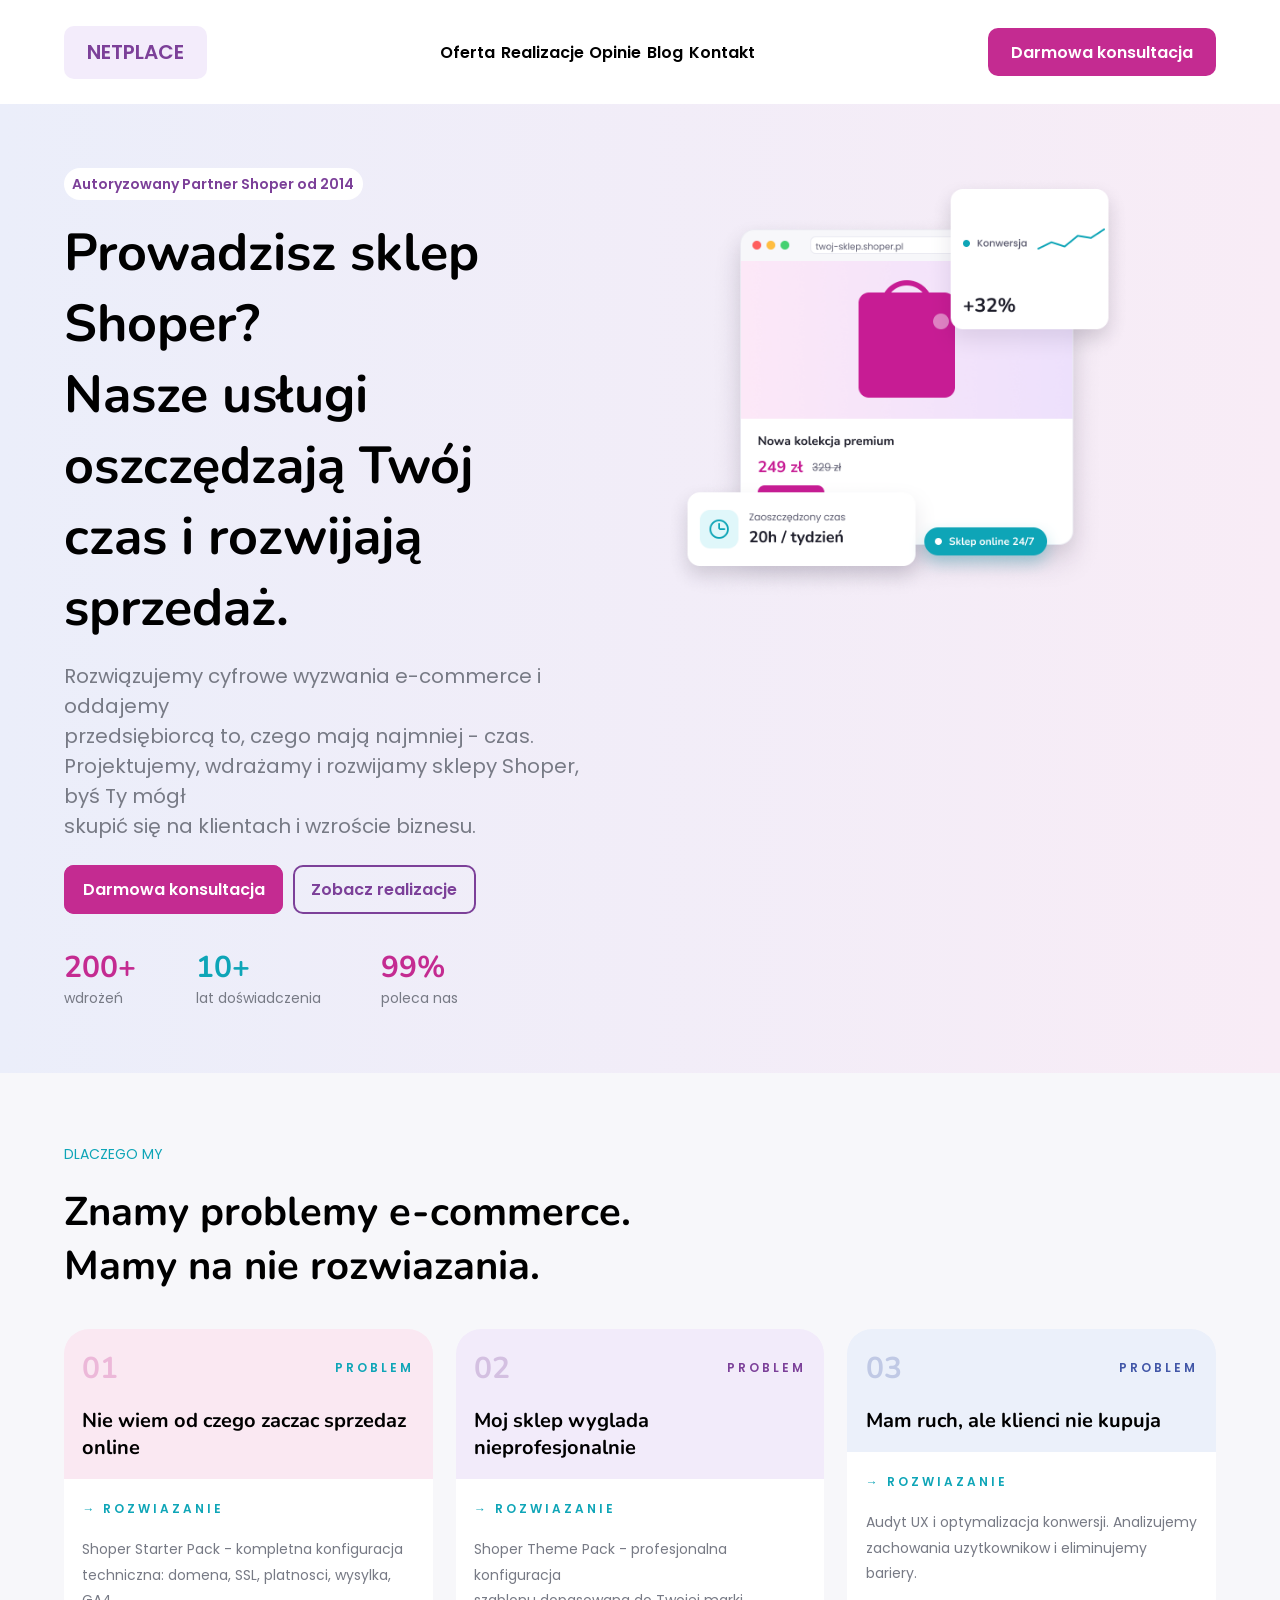
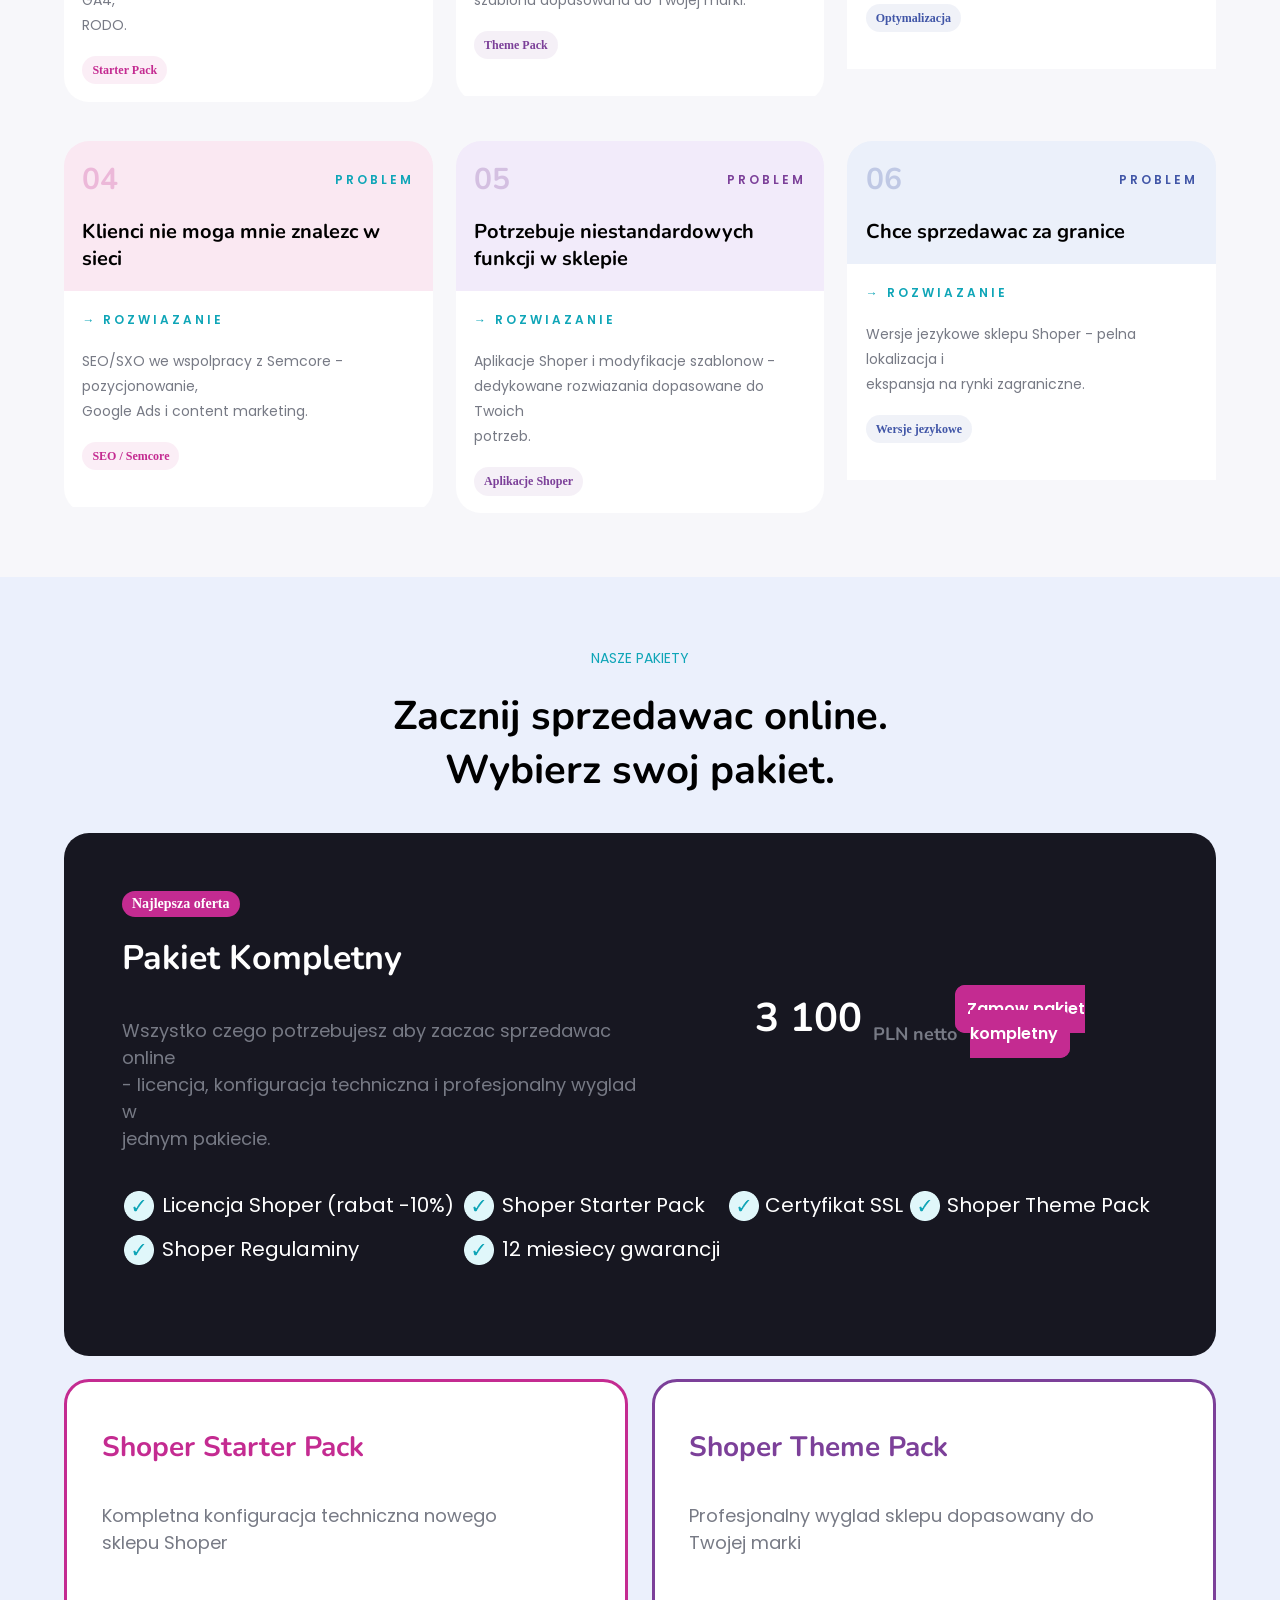
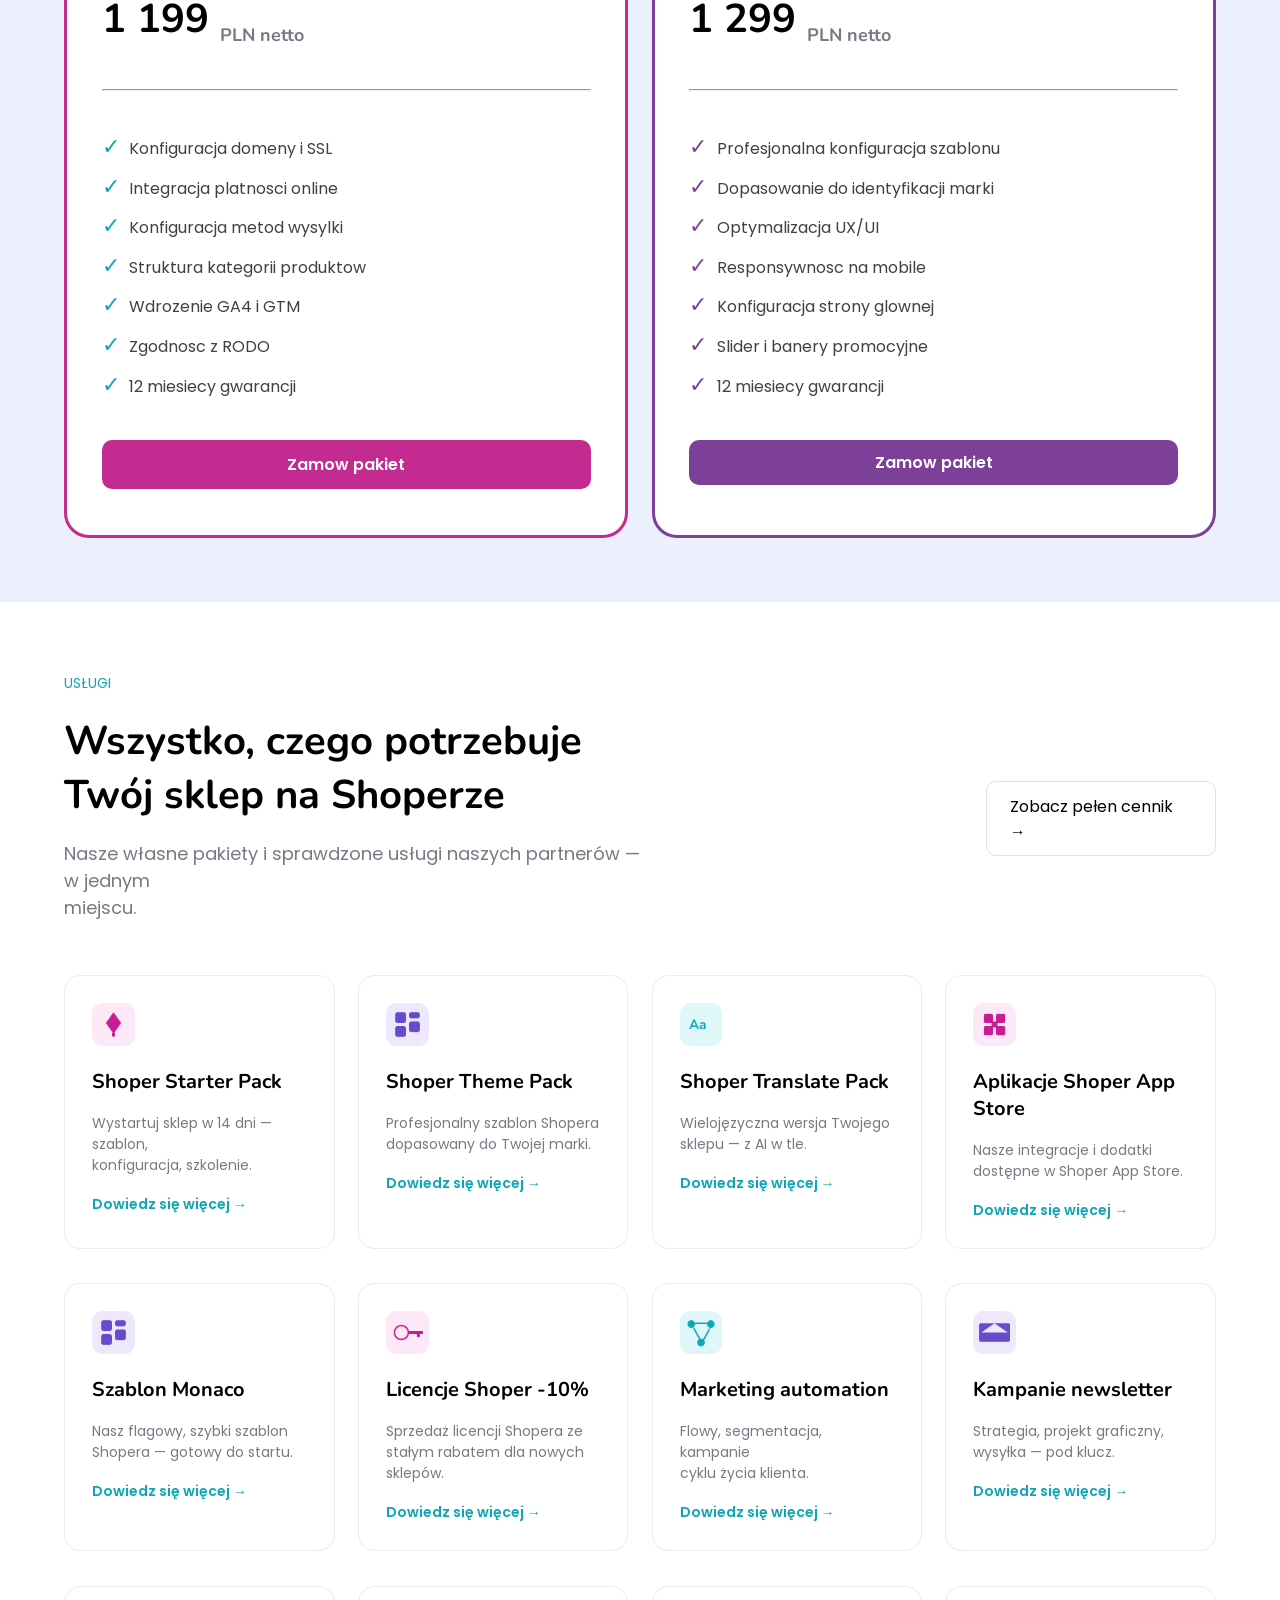
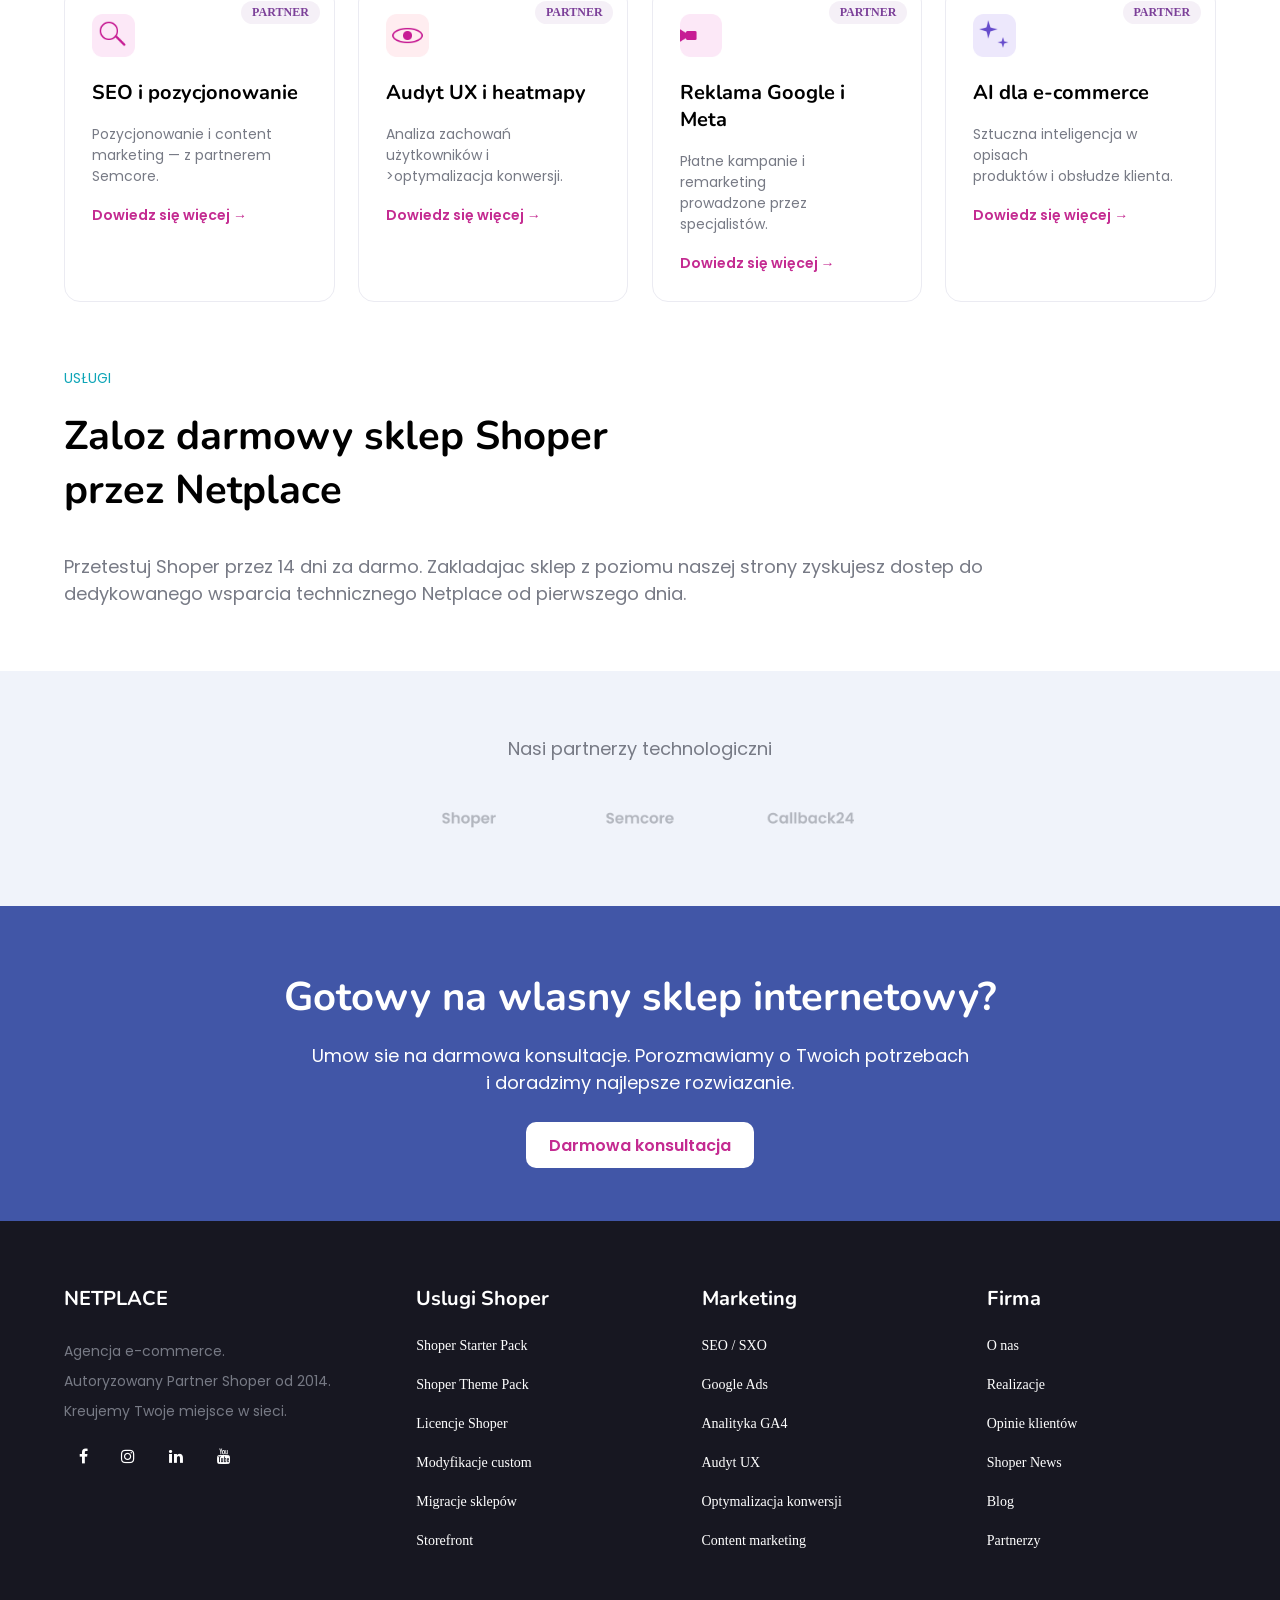
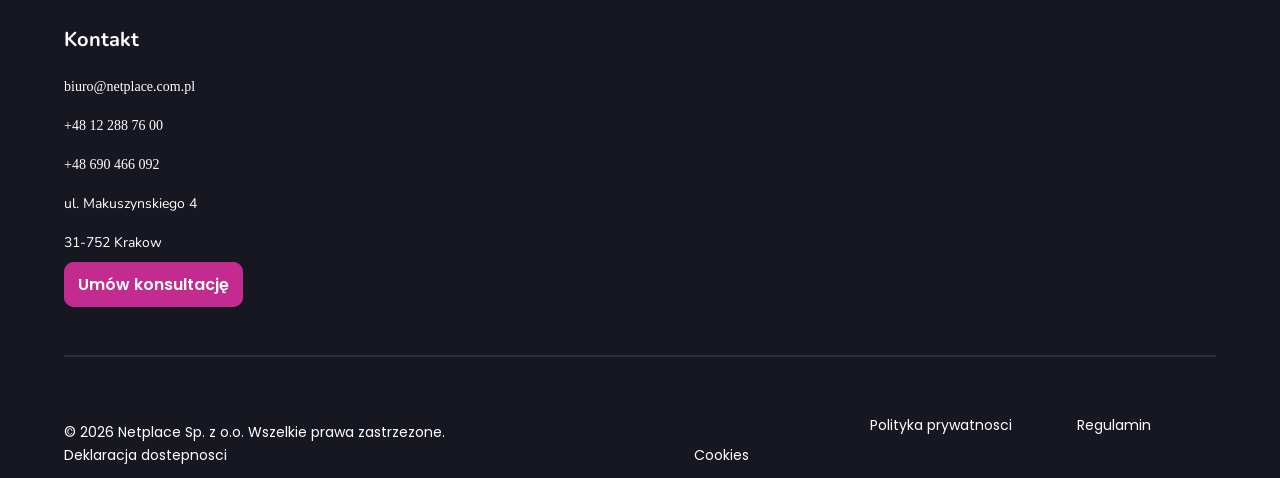
==== commit c99d3a68: "full offer grid done + trial part in progress hell yah" ====
--- a/indexMain.html
+++ b/indexMain.html
@@ -405,6 +405,247 @@
                 </div>
             </div>
         </div>
+         
+        <div class="fullOffer">
+            <div class="offerHeadline">
+                <div class="offerHText">
+                    <p>
+                        <span class="smallP">
+                            <span class="cyanish">USŁUGI</span>
+                        </span>
+                    </p>
+                    <br>
+                    <h2>
+                        Wszystko, czego potrzebuje
+                        <br>Twój sklep na Shoperze
+                    </h2>
+                    <br>
+                    <p class="smallerText">
+                        Nasze własne pakiety i sprawdzone usługi naszych partnerów 
+                        — w jednym<br>miejscu.
+                    </p>
+                </div>
+                <a href="" class="btnThingOutline">
+                    Zobacz pełen cennik →
+                </a>
+            </div>
+            <br><br><br>
+            <div class="offerGrid">
+                <div class="ofGridBox">
+                    <img src="images/offerFrame1.png" alt="offer frame" class="offerFrame">
+                    <br><br>
+                    <h4>Shoper Starter Pack</h4>
+                    <br>
+                    <p class="smallerText14">
+                        Wystartuj sklep w 14 dni — szablon, 
+                        <br>konfiguracja, szkolenie.
+                    </p>
+                    <br>
+                    <a href="" class="smallerText14">
+                        <span class="cyanish">Dowiedz się więcej →</span>
+                    </a>
+                </div>
+
+                <div class="ofGridBox">
+                    <img src="images/offerFrame2.png" alt="offer frame" class="offerFrame">
+                    <br><br>
+                    <h4>Shoper Theme Pack</h4>
+                    <br>
+                    <p class="smallerText14">
+                        Profesjonalny szablon Shopera 
+                        <br>dopasowany do Twojej marki.
+                    </p>
+                    <br>
+                    <a href="" class="smallerText14">
+                        <span class="cyanish">Dowiedz się więcej →</span>
+                    </a>
+                </div>
+
+                <div class="ofGridBox">
+                    <img src="images/offerFrame3.png" alt="offer frame" class="offerFrame">
+                    <br><br>
+                    <h4>Shoper Translate Pack</h4>
+                    <br>
+                    <p class="smallerText14">
+                        Wielojęzyczna wersja Twojego 
+                        <br>sklepu — z AI w tle.
+                    </p>
+                    <br>
+                    <a href="" class="smallerText14">
+                        <span class="cyanish">Dowiedz się więcej →</span>
+                    </a>
+                </div>
+
+                <div class="ofGridBox">
+                    <img src="images/offerFrame4.png" alt="offer frame" class="offerFrame">
+                    <br><br>
+                    <h4>Aplikacje Shoper App Store</h4>
+                    <br>
+                    <p class="smallerText14">
+                        Nasze integracje i dodatki 
+                        <br>dostępne w Shoper App Store.
+                    </p>
+                    <br>
+                    <a href="" class="smallerText14">
+                        <span class="cyanish">Dowiedz się więcej →</span>
+                    </a>
+                </div>
+
+                <div class="ofGridBox">
+                    <img src="images/offerFrame2.png" alt="offer frame" class="offerFrame">
+                    <br><br>
+                    <h4>Szablon Monaco</h4>
+                    <br>
+                    <p class="smallerText14">
+                        Nasz flagowy, szybki szablon 
+                        <br>Shopera — gotowy do startu.
+                    </p>
+                    <br>
+                    <a href="" class="smallerText14">
+                        <span class="cyanish">Dowiedz się więcej →</span>
+                    </a>
+                </div>
+
+                <div class="ofGridBox">
+                    <img src="images/offerFrame5.png" alt="offer frame" class="offerFrame">
+                    <br><br>
+                    <h4>Licencje Shoper -10%</h4>
+                    <br>
+                    <p class="smallerText14">
+                        Sprzedaż licencji Shopera ze 
+                        <br>stałym rabatem dla nowych 
+                        <br>sklepów.
+                    </p>
+                    <br>
+                    <a href="" class="smallerText14">
+                        <span class="cyanish">Dowiedz się więcej →</span>
+                    </a>
+                </div>
+
+                <div class="ofGridBox">
+                    <img src="images/offerFrame6.png" alt="offer frame" class="offerFrame">
+                    <br><br>
+                    <h4>Marketing automation</h4>
+                    <br>
+                    <p class="smallerText14">
+                        Flowy, segmentacja, kampanie 
+                        <br>cyklu życia klienta.
+                    </p>
+                    <br>
+                    <a href="" class="smallerText14">
+                        <span class="cyanish">Dowiedz się więcej →</span>
+                    </a>
+                </div>
+
+                <div class="ofGridBox">
+                    <img src="images/offerFrame7.png" alt="offer frame" class="offerFrame">
+                    <br><br>
+                    <h4>Kampanie newsletter</h4>
+                    <br>
+                    <p class="smallerText14">
+                        Strategia, projekt graficzny, 
+                        <br>wysyłka — pod klucz.
+                    </p>
+                    <br>
+                    <a href="" class="smallerText14">
+                        <span class="cyanish">Dowiedz się więcej →</span>
+                    </a>
+                </div>
+
+                <div class="ofGridBox">
+                    <img src="images/offerFrame8.png" alt="offer frame" class="offerFrame">
+                    <div class="microDescPurple">
+                        <span class="purplish">PARTNER</span>
+                    </div>
+                    <br><br>
+                    <h4>SEO i pozycjonowanie</h4>
+                    <br>
+                    <p class="smallerText14">
+                        Pozycjonowanie i content 
+                        <br>marketing — z partnerem 
+                        <br>Semcore.
+                    </p>
+                    <br>
+                    <a href="" class="smallerText14">
+                        <span class="pinkish">Dowiedz się więcej →</span>
+                    </a>
+                </div>
+
+                <div class="ofGridBox">
+                    <img src="images/offerFrame9.png" alt="offer frame" class="offerFrame">
+                    <div class="microDescPurple">
+                        <span class="purplish">PARTNER</span>
+                    </div>
+                    <br><br>
+                    <h4>Audyt UX i heatmapy</h4>
+                    <br>
+                    <p class="smallerText14">
+                        Analiza zachowań użytkowników i 
+                        <br>>optymalizacja konwersji.
+                    </p>
+                    <br>
+                    <a href="" class="smallerText14">
+                        <span class="pinkish">Dowiedz się więcej →</span>
+                    </a>
+                </div>
+
+                <div class="ofGridBox">
+                    <img src="images/offerFrame10.png" alt="offer frame" class="offerFrame">
+                    <div class="microDescPurple">
+                        <span class="purplish">PARTNER</span>
+                    </div>
+                    <br><br>
+                    <h4>Reklama Google i Meta</h4>
+                    <br>
+                    <p class="smallerText14">
+                        Płatne kampanie i remarketing 
+                        <br>prowadzone przez specjalistów.
+                    </p>
+                    <br>
+                    <a href="" class="smallerText14">
+                        <span class="pinkish">Dowiedz się więcej →</span>
+                    </a>
+                </div>
+
+                <div class="ofGridBox">
+                    <img src="images/offerFrame11.png" alt="offer frame" class="offerFrame">
+                    <div class="microDescPurple">
+                        <span class="purplish">PARTNER</span>
+                    </div>
+                    <br><br>
+                    <h4>AI dla e-commerce</h4>
+                    <br>
+                    <p class="smallerText14">
+                        Sztuczna inteligencja w opisach 
+                        <br>produktów i obsłudze klienta.
+                    </p>
+                    <br>
+                    <a href="" class="smallerText14">
+                        <span class="pinkish">Dowiedz się więcej →</span>
+                    </a>
+                </div>
+            </div>
+        </div>
+
+        <div class="trial">
+            <div class="trialText">
+                <p>
+                    <span class="smallP">
+                        <span class="cyanish">USŁUGI</span>
+                    </span>
+                </p>
+                <br>
+                <h2>
+                    Zaloz darmowy sklep Shoper
+                    <br>przez Netplace
+                </h2>
+                <br><br>
+                <p class="smallerText">
+                    Przetestuj Shoper przez 14 dni za darmo. Zakladajac sklep z poziomu naszej strony zyskujesz dostep do 
+                    <br>dedykowanego wsparcia technicznego Netplace od pierwszego dnia.
+                </p>
+            </div>
+        </div>
 
         <div class="partner">
             <p class="smallerText">Nasi partnerzy technologiczni</p>
--- a/style.css
+++ b/style.css
@@ -664,6 +664,51 @@
 .themeP .btnThingMain:hover {
     background-color: #6A3684;
 }
+.fullOffer {
+    padding: 5%;
+    background-color: #fff;
+}
+.offerHeadline {
+    display: flex;
+    height: max-content;
+}
+.offerHText {
+    flex: 0 0 50%;
+}
+.fullOffer .btnThingOutline {
+    flex: 0 0 20%;
+    border: 1px solid #DBDEEB;
+    color: black;
+    padding: 1% 2%;
+    font-size: 16px;
+    font-weight: normal;
+    margin-top: 10%;
+}
+.offerGrid {
+    display: grid;
+    grid-template-columns: 1fr 1fr 1fr 1fr;
+    gap: 4% 2%;
+}
+.ofGridBox {
+    border: 1px solid #EBEBF2;
+    border-radius: 16px;
+    padding: 10%;
+}
+.ofGridBox .microDescPurple {
+    float: right;
+    margin-top: -6%;
+    margin-right: -6%;
+    padding: 2% 5%;
+}
+.offerFrame {
+    width: 20%;
+}
+.ofGridBox h4 {
+    font-size: 20px;
+}
+.trial {
+    padding: 5%;
+}
 .partner {
     color: #777A85;
     text-align: center;
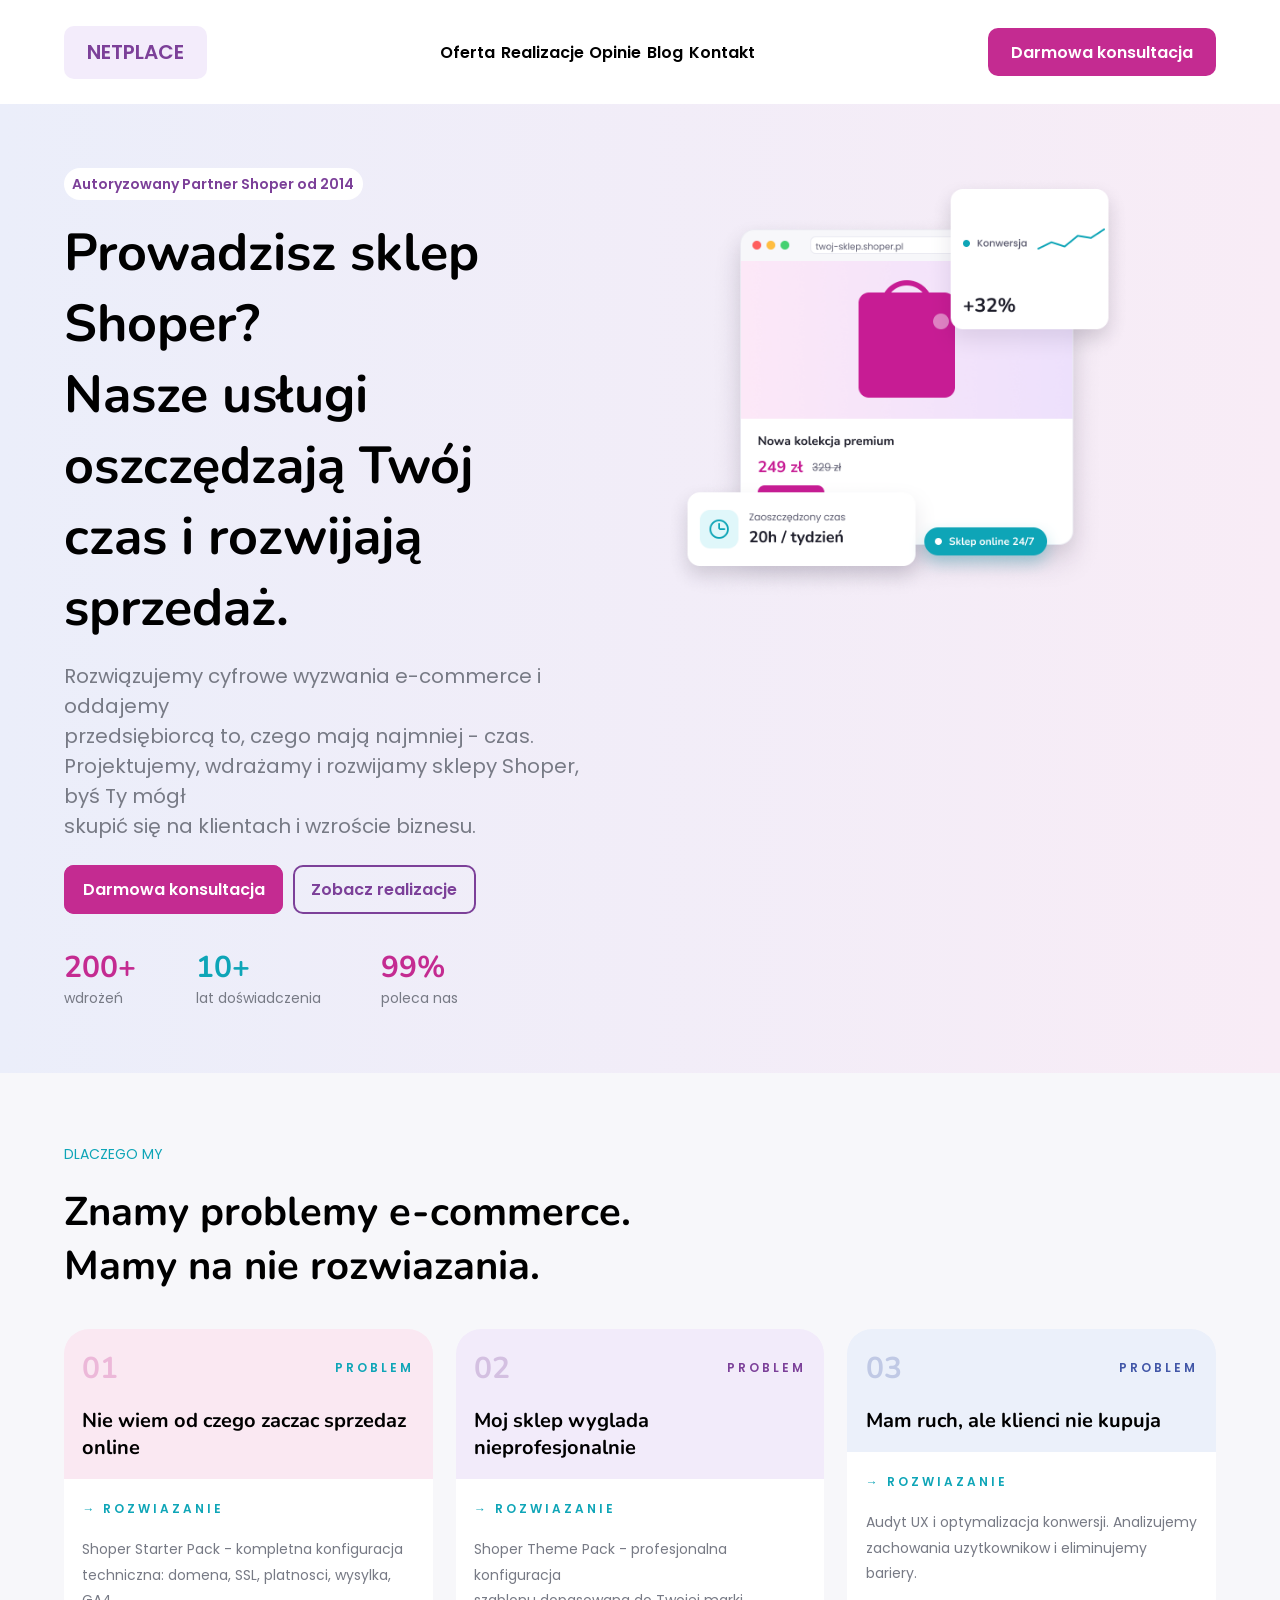
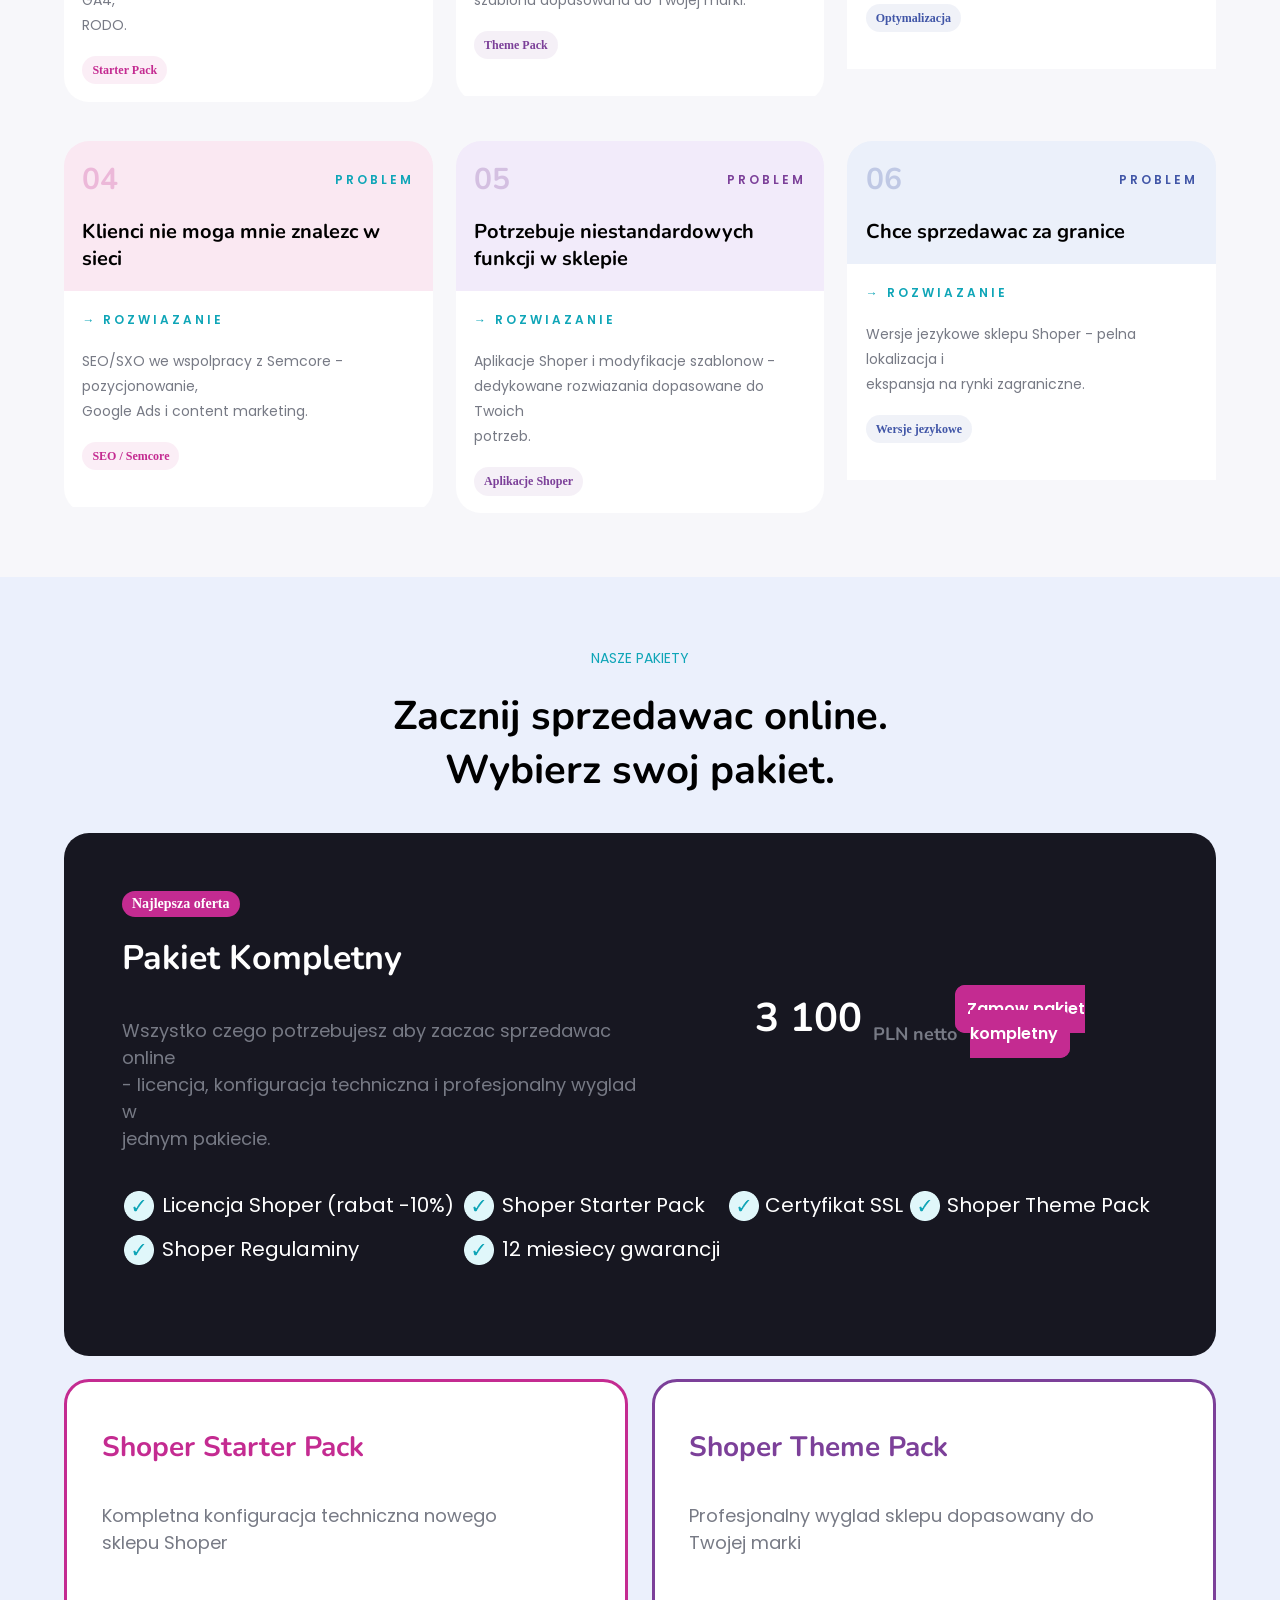
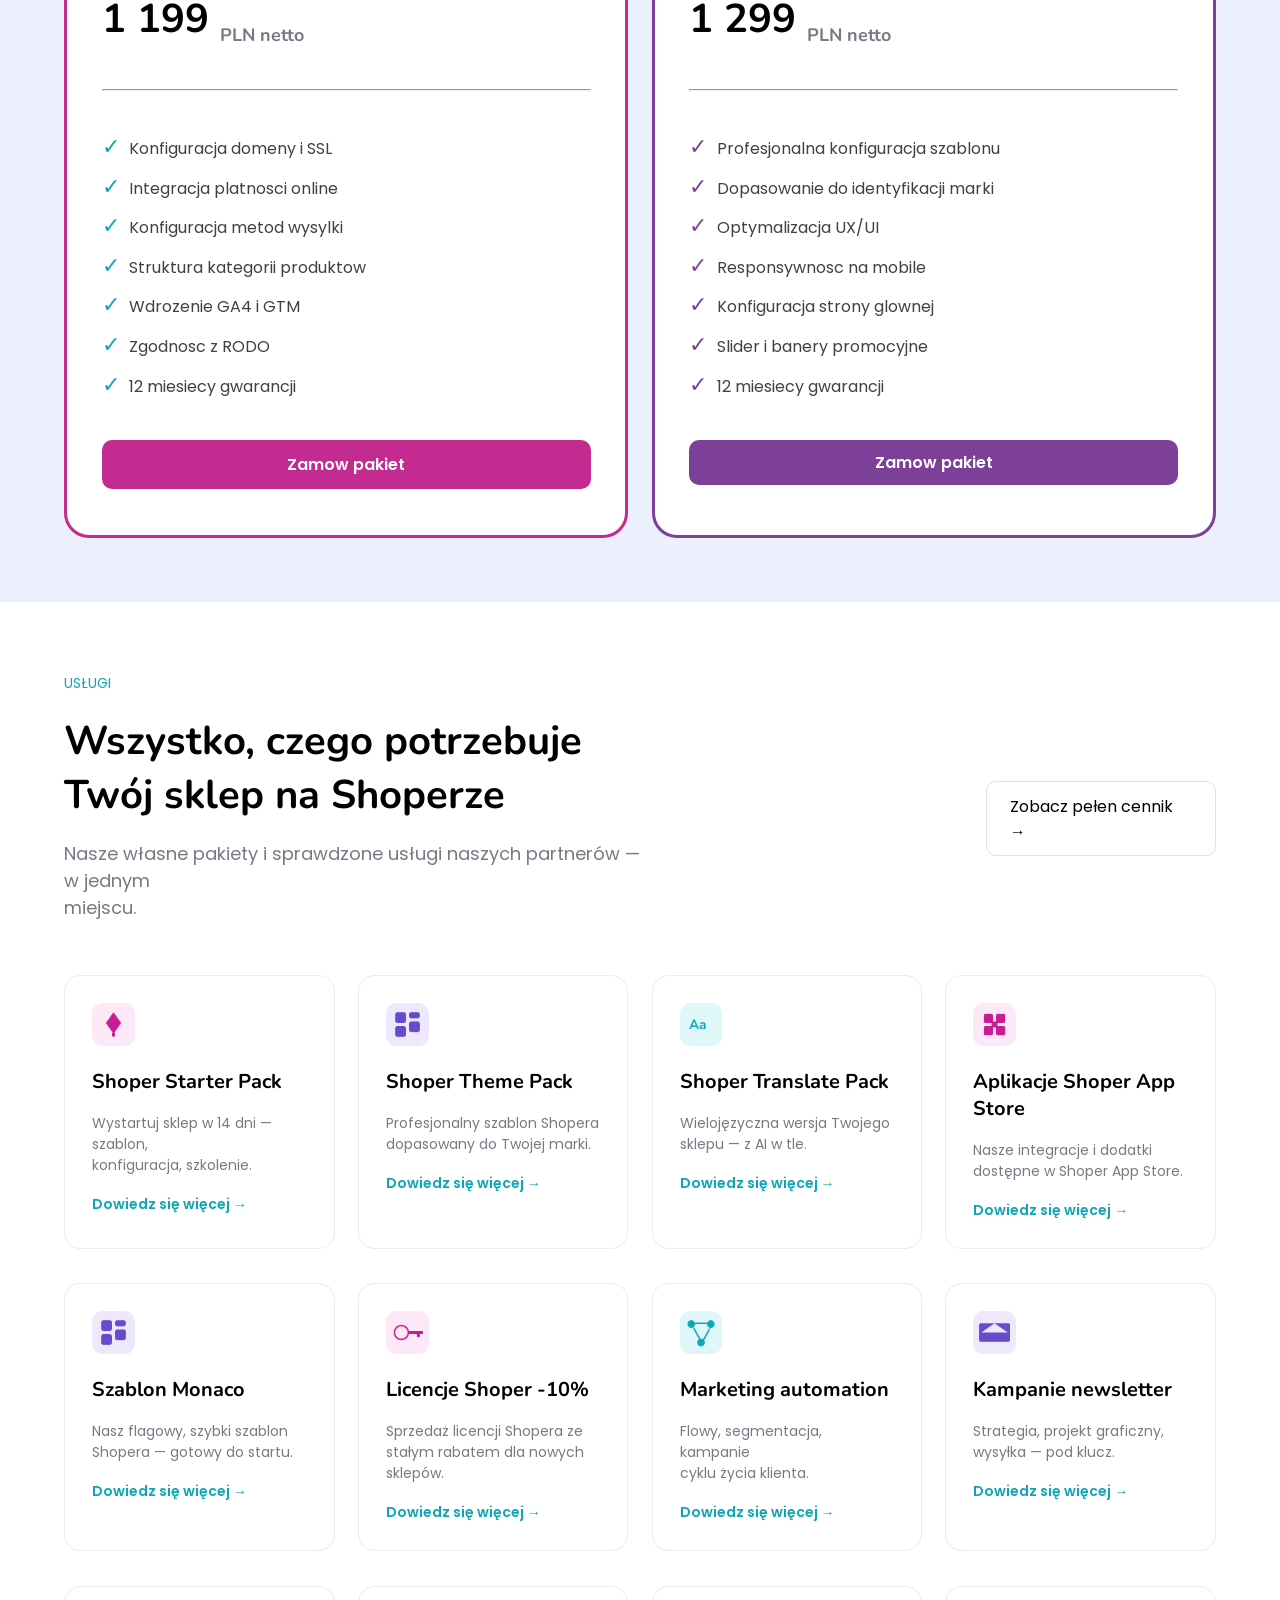
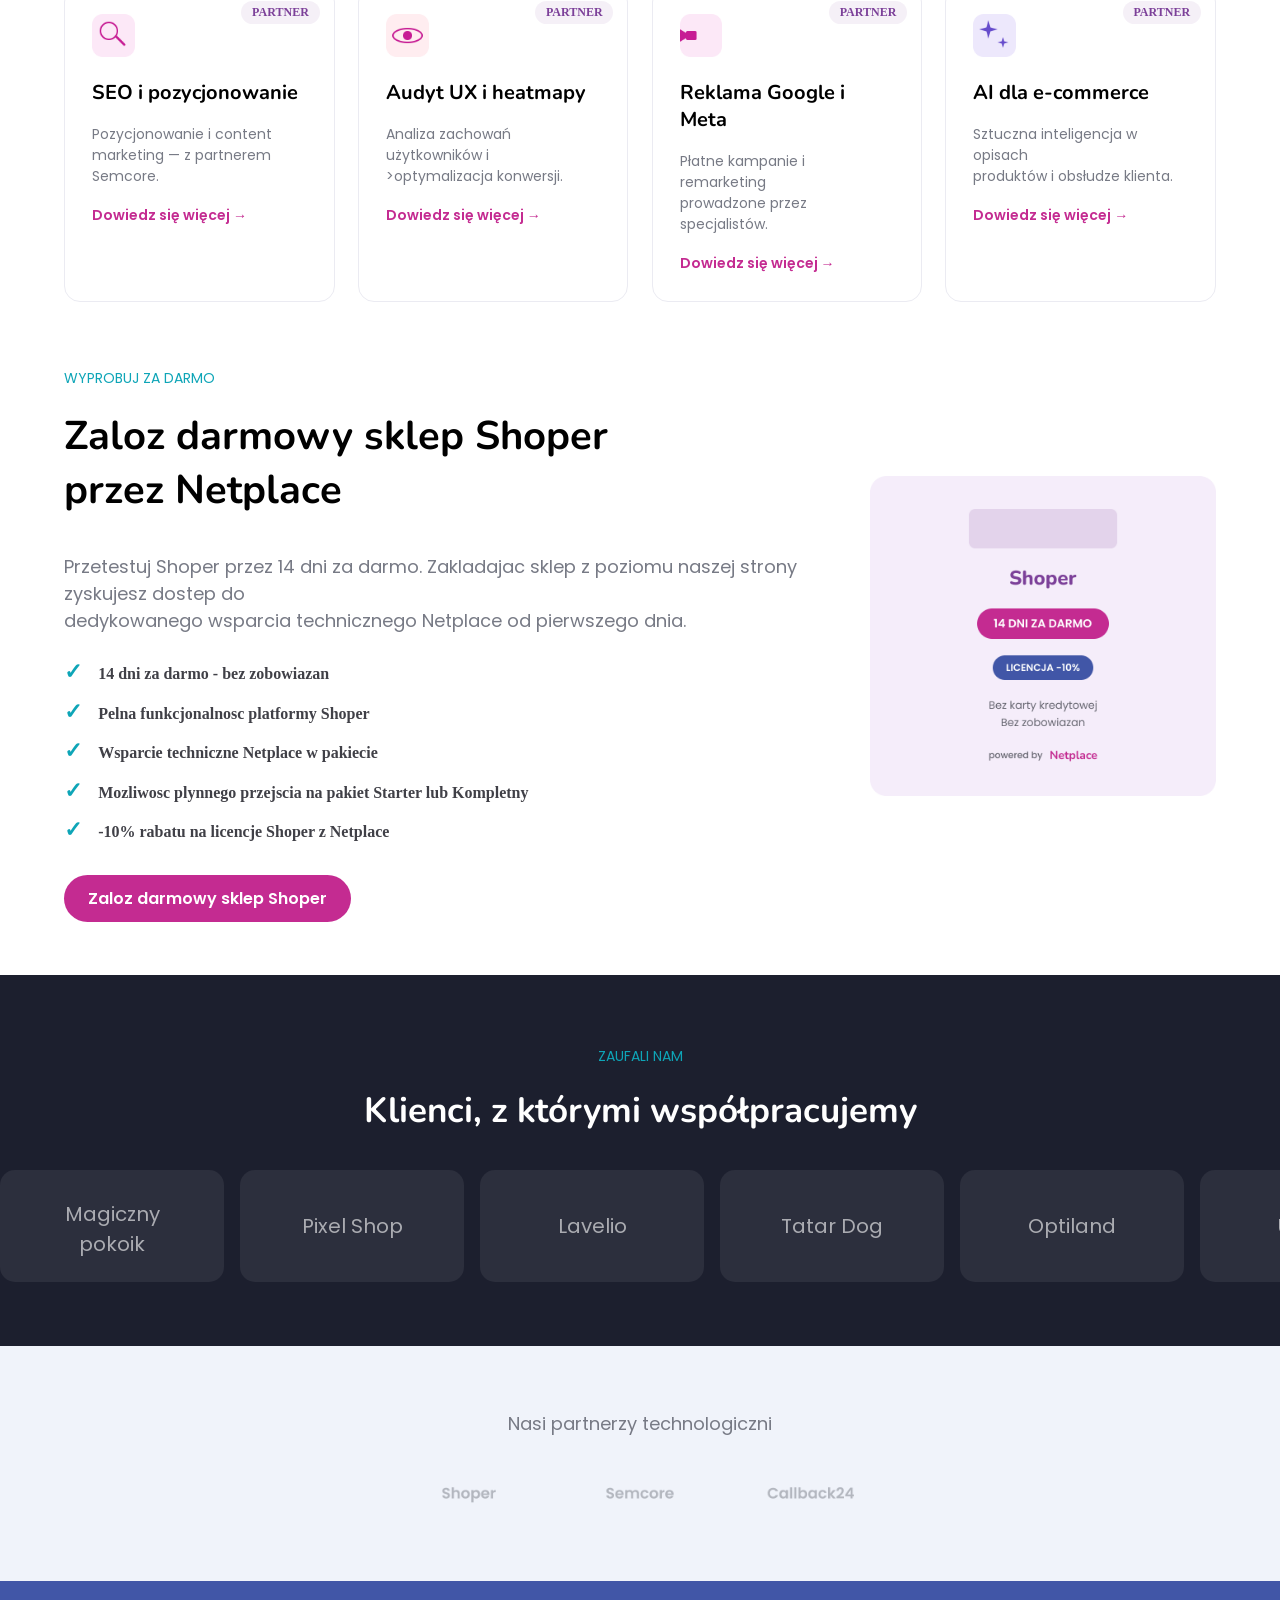
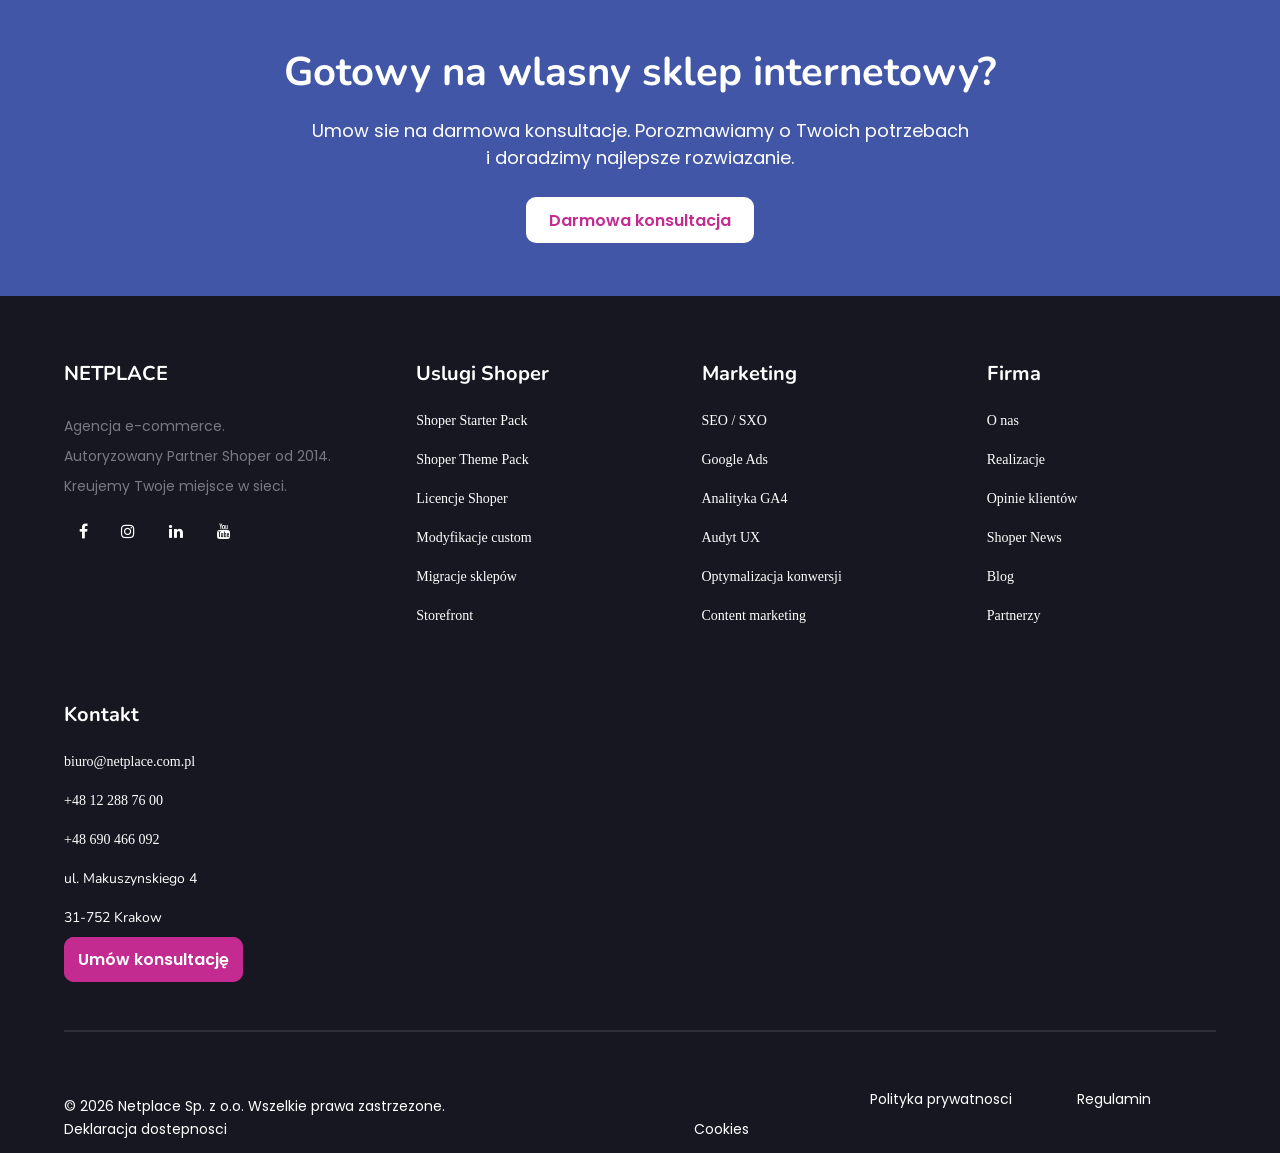
==== commit fef1b994: "trial part + carousel animation finished (magic???)" ====
--- a/indexMain.html
+++ b/indexMain.html
@@ -631,7 +631,7 @@
             <div class="trialText">
                 <p>
                     <span class="smallP">
-                        <span class="cyanish">USŁUGI</span>
+                        <span class="cyanish">WYPROBUJ ZA DARMO</span>
                     </span>
                 </p>
                 <br>
@@ -644,7 +644,109 @@
                     Przetestuj Shoper przez 14 dni za darmo. Zakladajac sklep z poziomu naszej strony zyskujesz dostep do 
                     <br>dedykowanego wsparcia technicznego Netplace od pierwszego dnia.
                 </p>
-            </div>
+                <br>
+                <ul>
+                    <li>14 dni za darmo - bez zobowiazan</li>
+                    <li>Pelna funkcjonalnosc platformy Shoper</li>
+                    <li>Wsparcie techniczne Netplace w pakiecie</li>
+                    <li>Mozliwosc plynnego przejscia na pakiet Starter lub Kompletny</li>
+                    <li>-10% rabatu na licencje Shoper z Netplace</li>
+                </ul>
+                <br><br>
+                <a href="" class="buttonThing">Zaloz darmowy sklep Shoper</a>
+            </div>
+            <img src="images/trialVisual.png" alt="shoper trial visual" id="trialVisual">
+        </div>
+
+        <div class="clients">
+            <p>
+                <span class="smallP">
+                    <span class="cyanish">ZAUFALI NAM</span>
+                </span>
+            </p>
+            <br>
+            <h3>
+                Klienci, z którymi współpracujemy
+            </h3>
+            <br><br>
+            <div class="carousel">
+                <div class="group">
+                    <div class="card">
+                        <p>Magiczny pokoik</p>
+                    </div>
+                    <div class="card">
+                        <p>Pixel Shop</p>
+                    </div>
+                    <div class="card">
+                        <p>Lavelio</p>
+                    </div>
+                    <div class="card">
+                        <p>Tatar Dog</p>
+                    </div>
+                    <div class="card">
+                        <p>Optiland</p>
+                    </div>
+                    <div class="card">
+                        <p>U Zbira</p>
+                    </div>
+                    <div class="card">
+                        <p>Czytelnik</p>
+                    </div>
+                    <div class="card">
+                        <p>Aluramy</p>
+                    </div>
+                    <div class="card">
+                        <p>Meble Zone</p>
+                    </div>
+                    <div class="card">
+                        <p>Prezentowe</p>
+                    </div>
+                    <div class="card">
+                        <p>Avey</p>
+                    </div>
+                    <div class="card">
+                        <p>Novolovo</p>
+                    </div>
+                </div>
+                <div aria-hidden class="group">
+                    <div class="card">
+                        <p>Magiczny pokoik</p>
+                    </div>
+                    <div class="card">
+                        <p>Pixel Shop</p>
+                    </div>
+                    <div class="card">
+                        <p>Lavelio</p>
+                    </div>
+                    <div class="card">
+                        <p>Tatar Dog</p>
+                    </div>
+                    <div class="card">
+                        <p>Optiland</p>
+                    </div>
+                    <div class="card">
+                        <p>U Zbira</p>
+                    </div>
+                    <div class="card">
+                        <p>Czytelnik</p>
+                    </div>
+                    <div class="card">
+                        <p>Aluramy</p>
+                    </div>
+                    <div class="card">
+                        <p>Meble Zone</p>
+                    </div>
+                    <div class="card">
+                        <p>Prezentowe</p>
+                    </div>
+                    <div class="card">
+                        <p>Avey</p>
+                    </div>
+                    <div class="card">
+                        <p>Novolovo</p>
+                    </div>
+                </div>
+            </div>        
         </div>
 
         <div class="partner">
--- a/style.css
+++ b/style.css
@@ -708,6 +708,79 @@
 }
 .trial {
     padding: 5%;
+    display: flex;
+}
+.trialText {
+    margin: auto;
+    flex: 0 0 70%;
+}
+#trialVisual {
+    margin-top: auto;
+    margin-bottom: auto;
+    width: 25%;
+    flex: 0 0 30%;
+}
+.trialText ul {
+    list-style-type: none;
+}
+.trialText li {
+    line-height: 1.8;
+    font-family: 'Poppins';
+    color: #404047;
+    font-size: 16px;
+    font-weight: bold;
+}
+.trialText li::before {
+    content: "✓";
+    color: rgb(14, 165, 183);
+    font-size: 22px;
+    padding-right: 2%;
+}
+.trialText .buttonThing {
+    padding: 1.5% 3%;
+    border-radius: 50px;
+}
+.clients {
+    padding-top: 5%;
+    padding-bottom: 5%;
+    text-align: center;
+    background-color: #1C1F2E;
+}
+.clients h3 {
+    color: #fff;
+    font-size: 35px;
+}
+.carousel {
+    width: 100%;
+    margin: auto;
+    height: fit-content;
+    display: flex;
+    overflow-x: auto;
+}
+.carousel::-webkit-scrollbar {
+    display: none;
+}
+.group {
+    display: flex;
+    align-items: center;
+    justify-content: center;
+    gap: 1em;
+    animation: spin 25s infinite linear;
+    padding-right: 1em;
+}
+.card {
+    align-content: center;
+    height: 8em;
+    width: 16em;
+    padding: 1% 2%;
+    background-color: rgba(255, 255, 255, 0.07);
+    border-radius: 15px;
+    font-size: 14px;
+    color: rgba(255, 255, 255, 0.6);
+}
+@keyframes spin {
+    from {translate: 0;}
+    to {translate: -100%;}
 }
 .partner {
     color: #777A85;
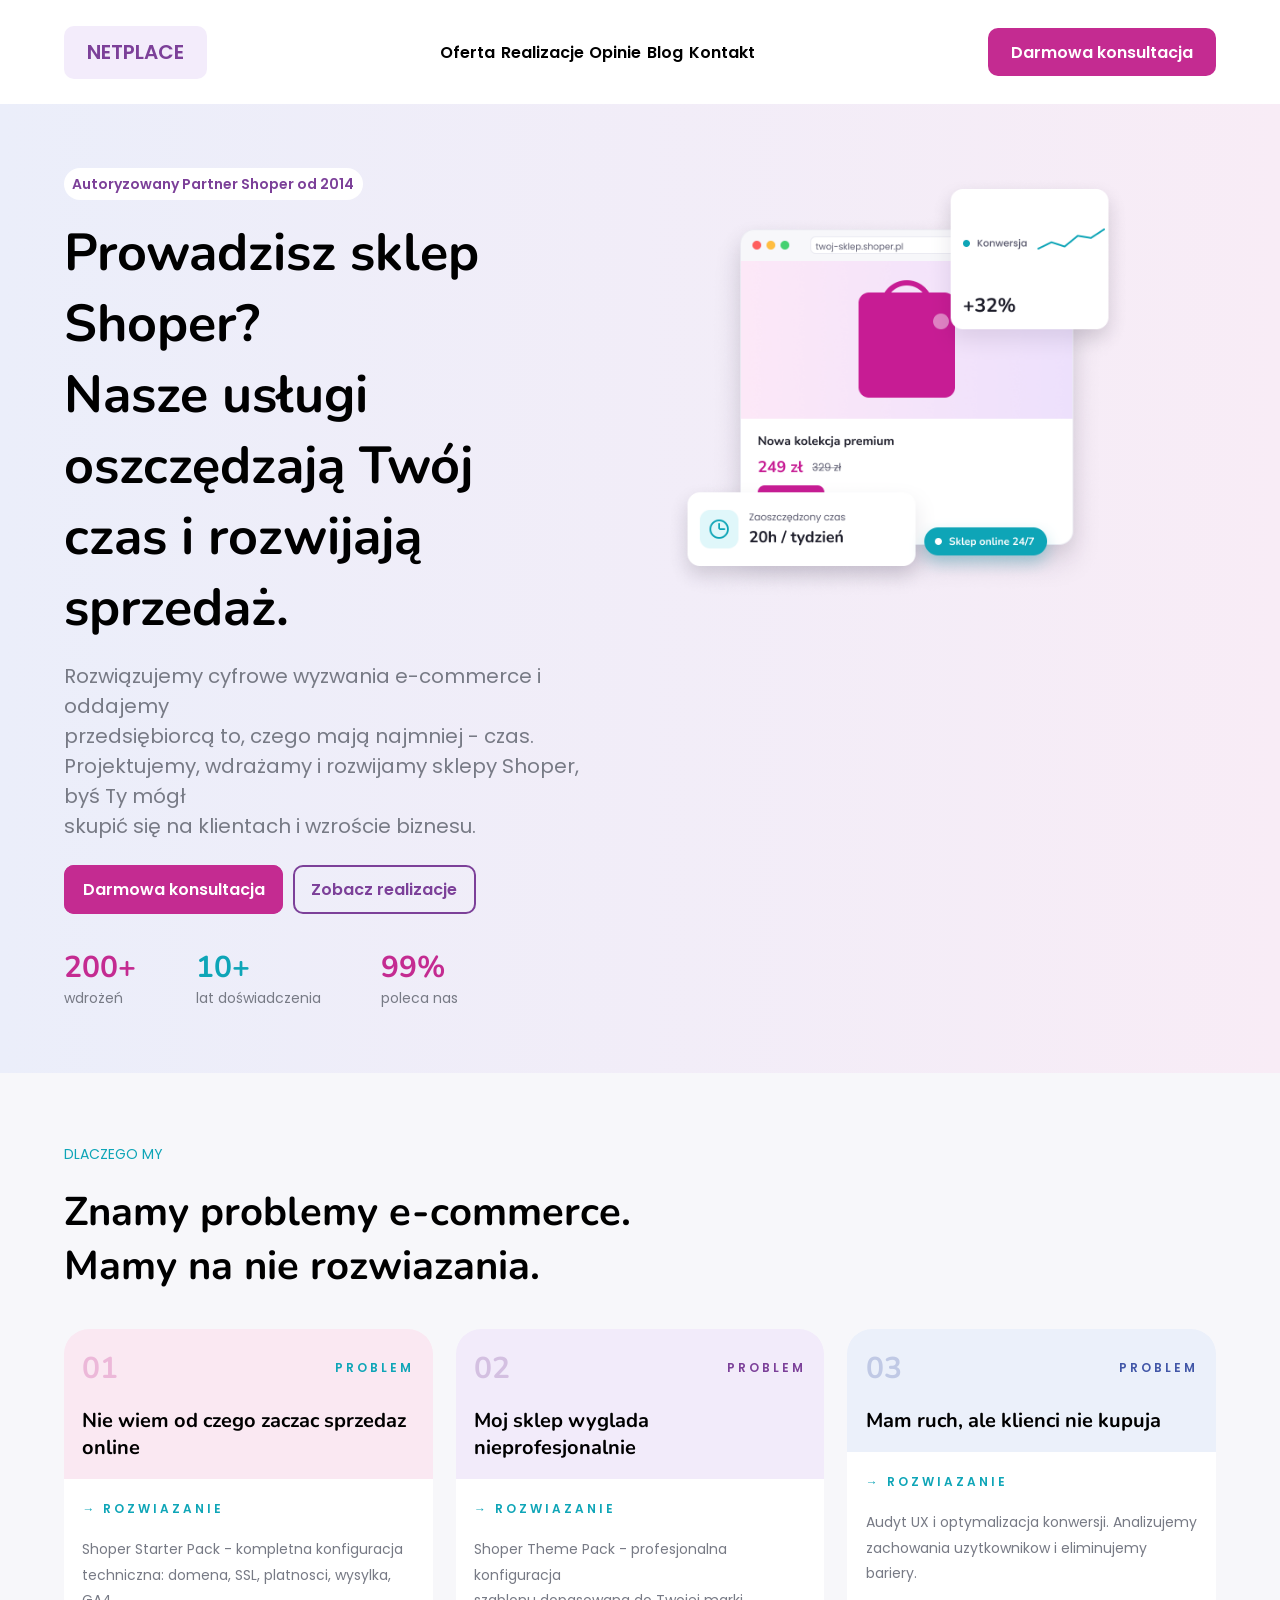
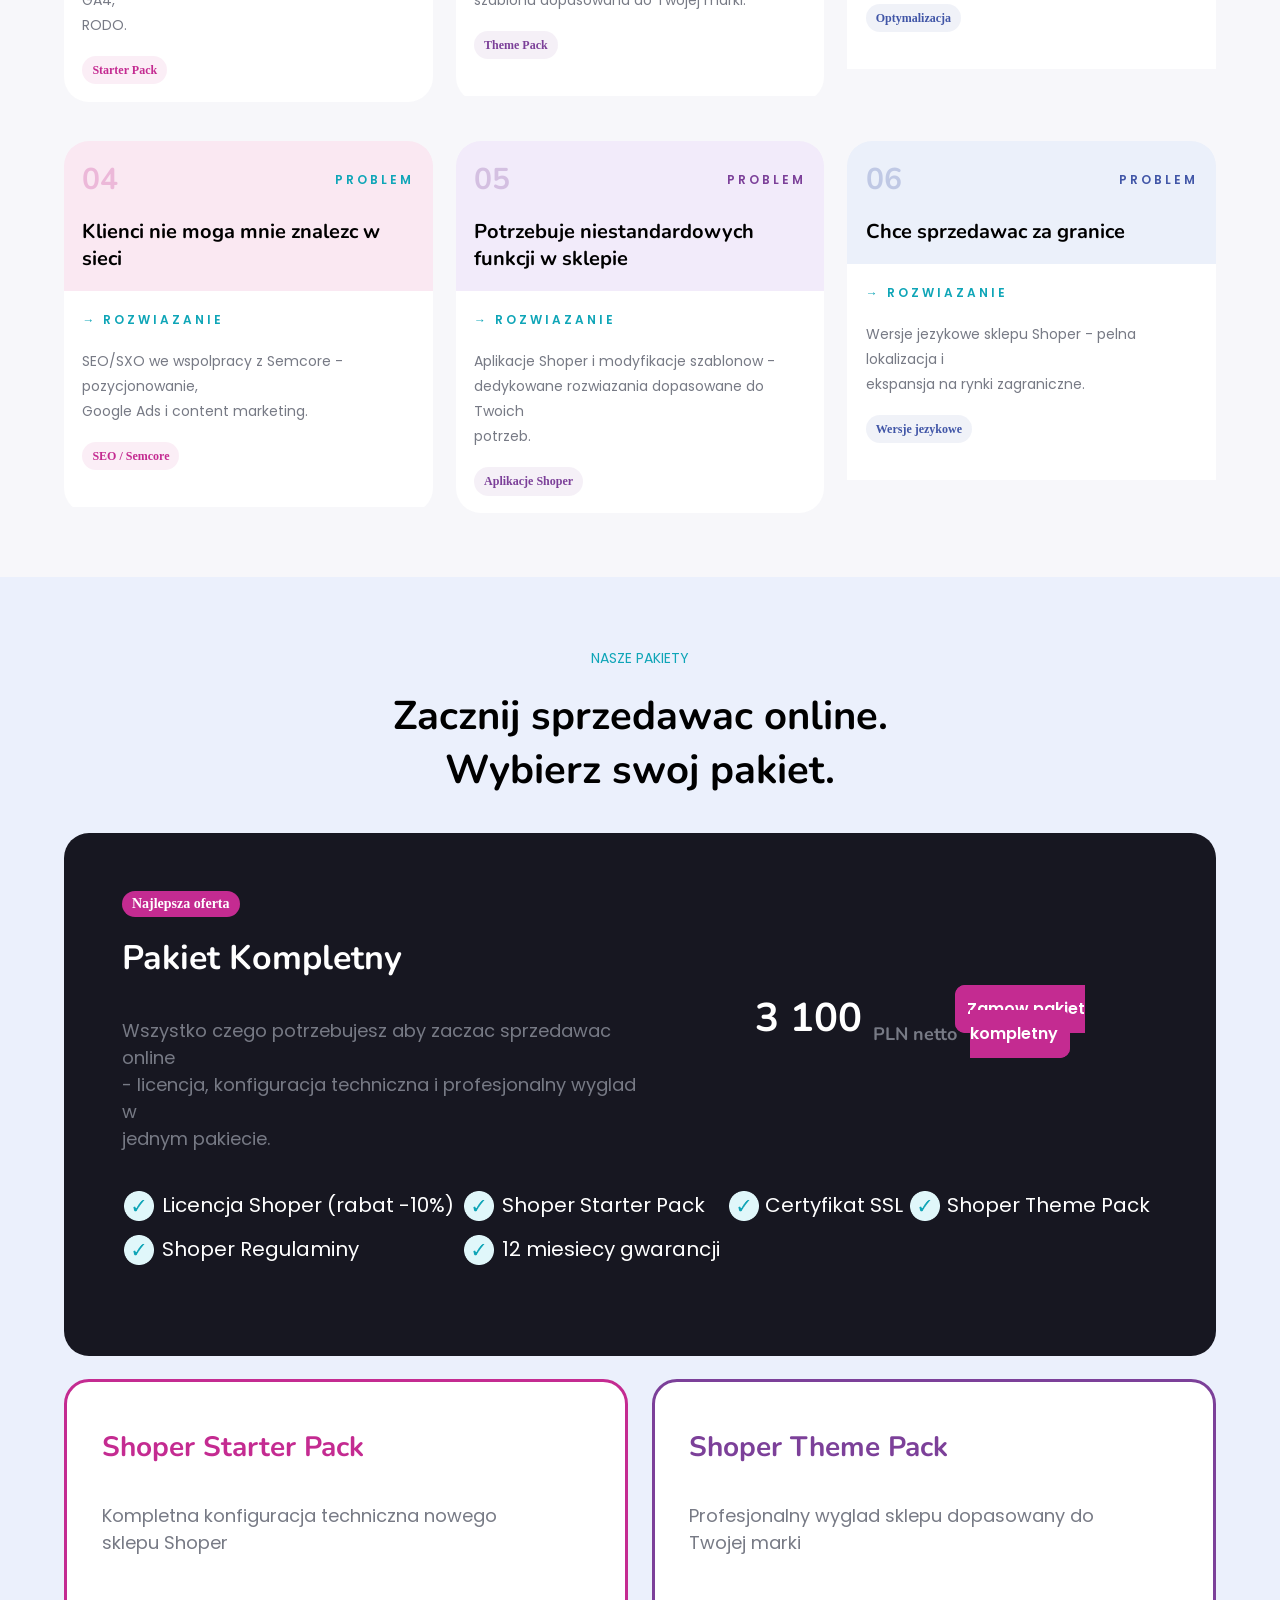
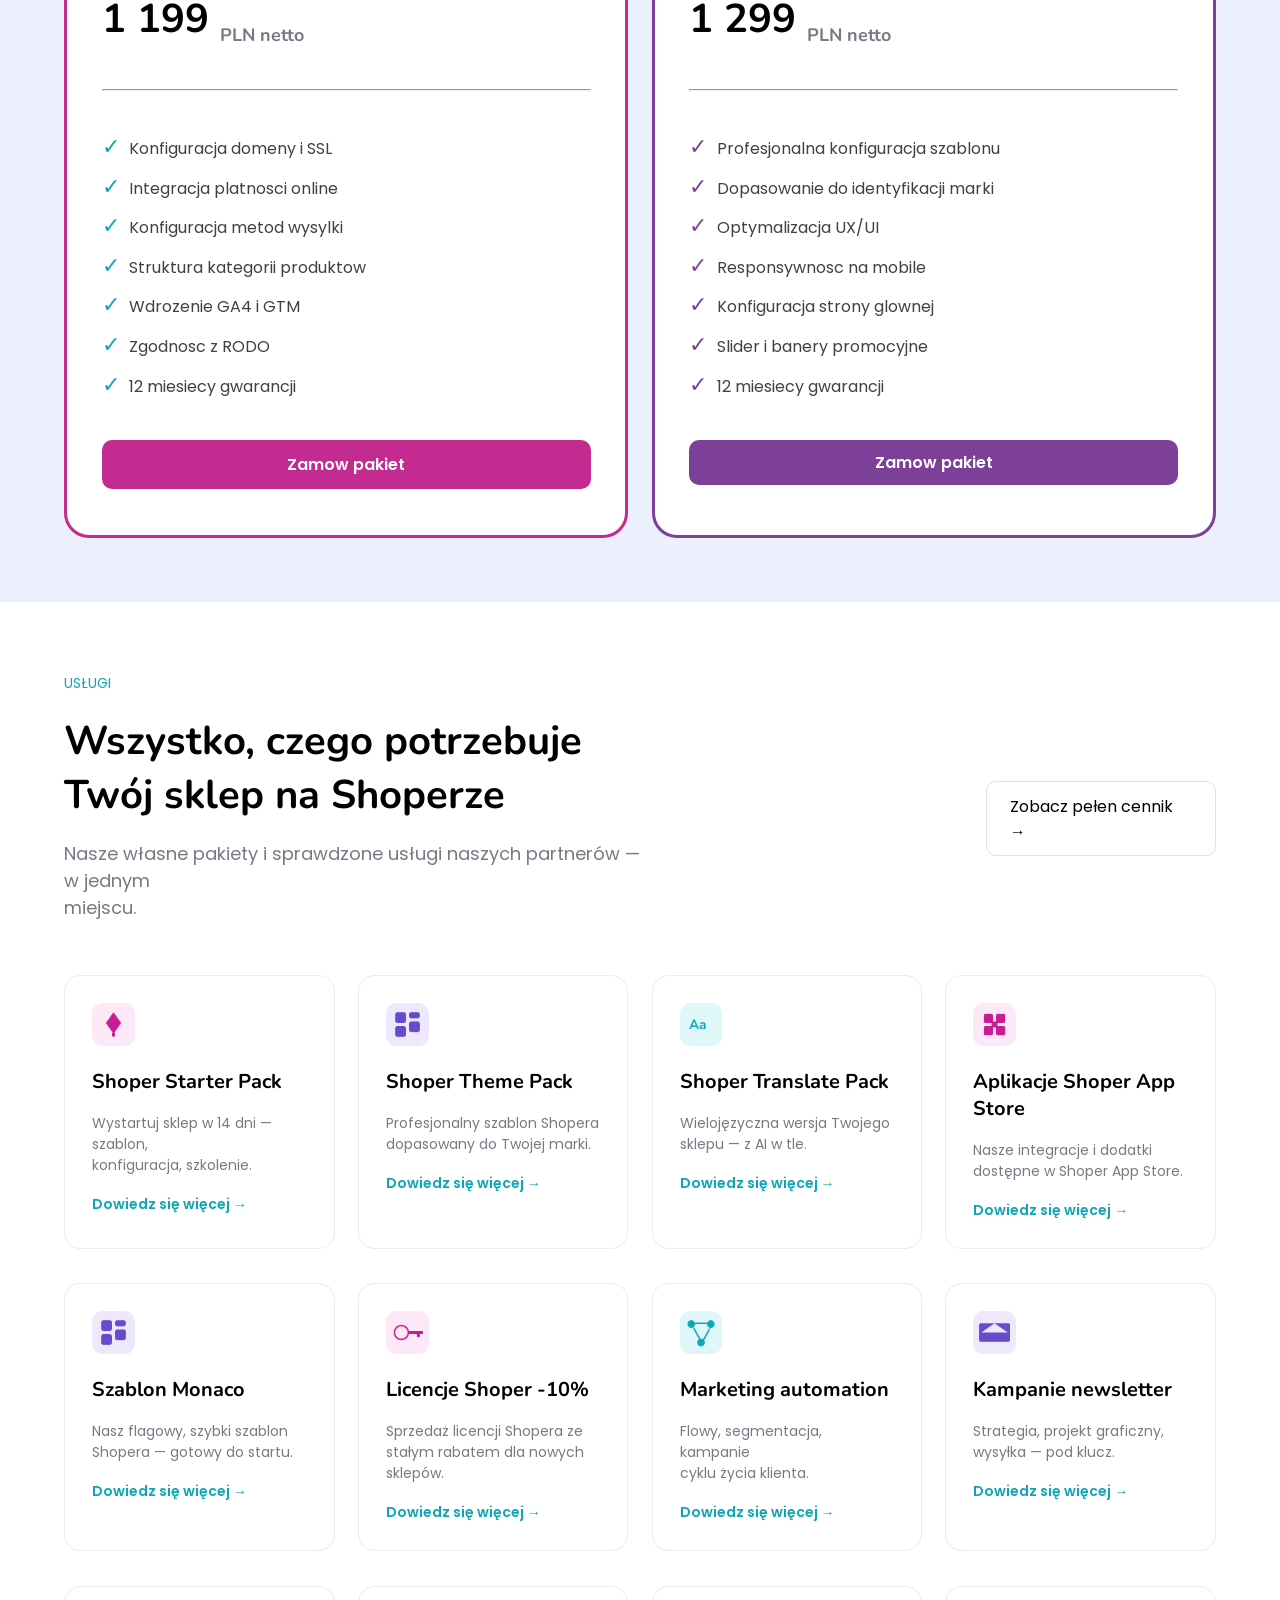
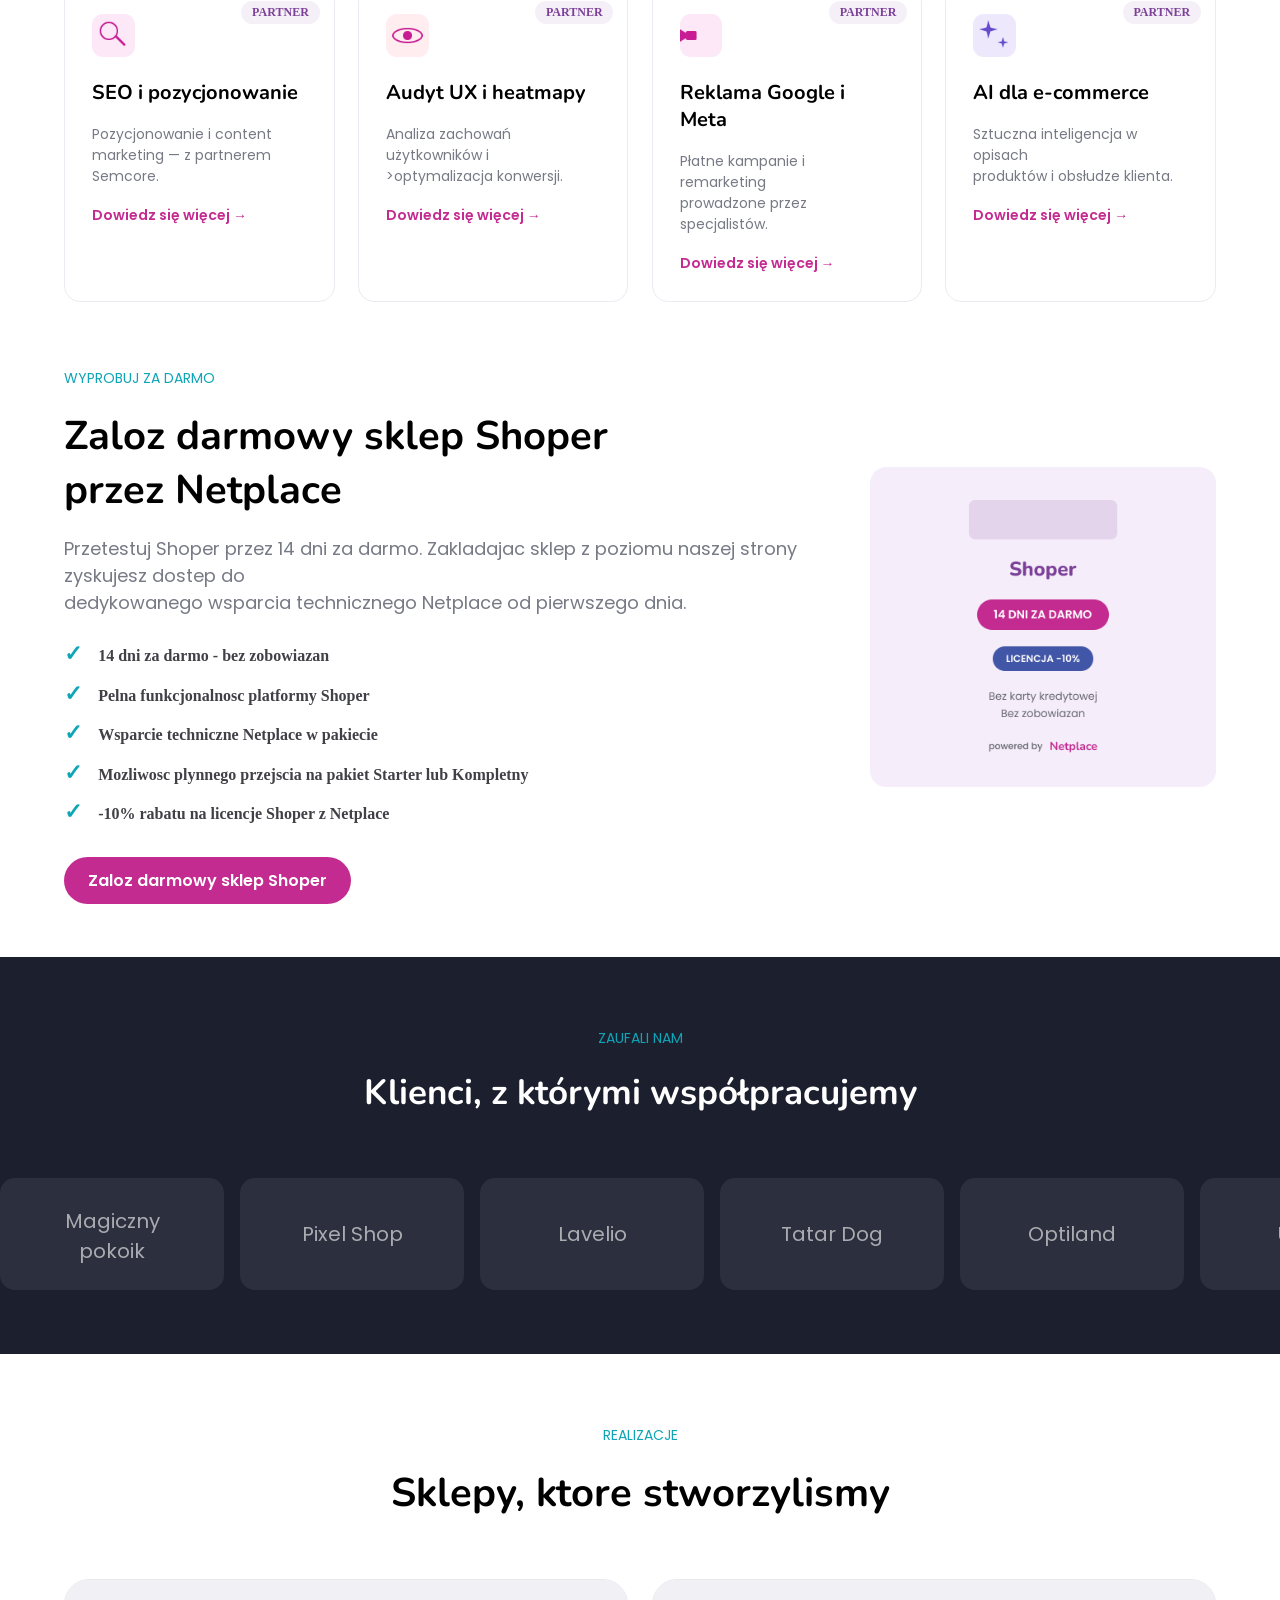
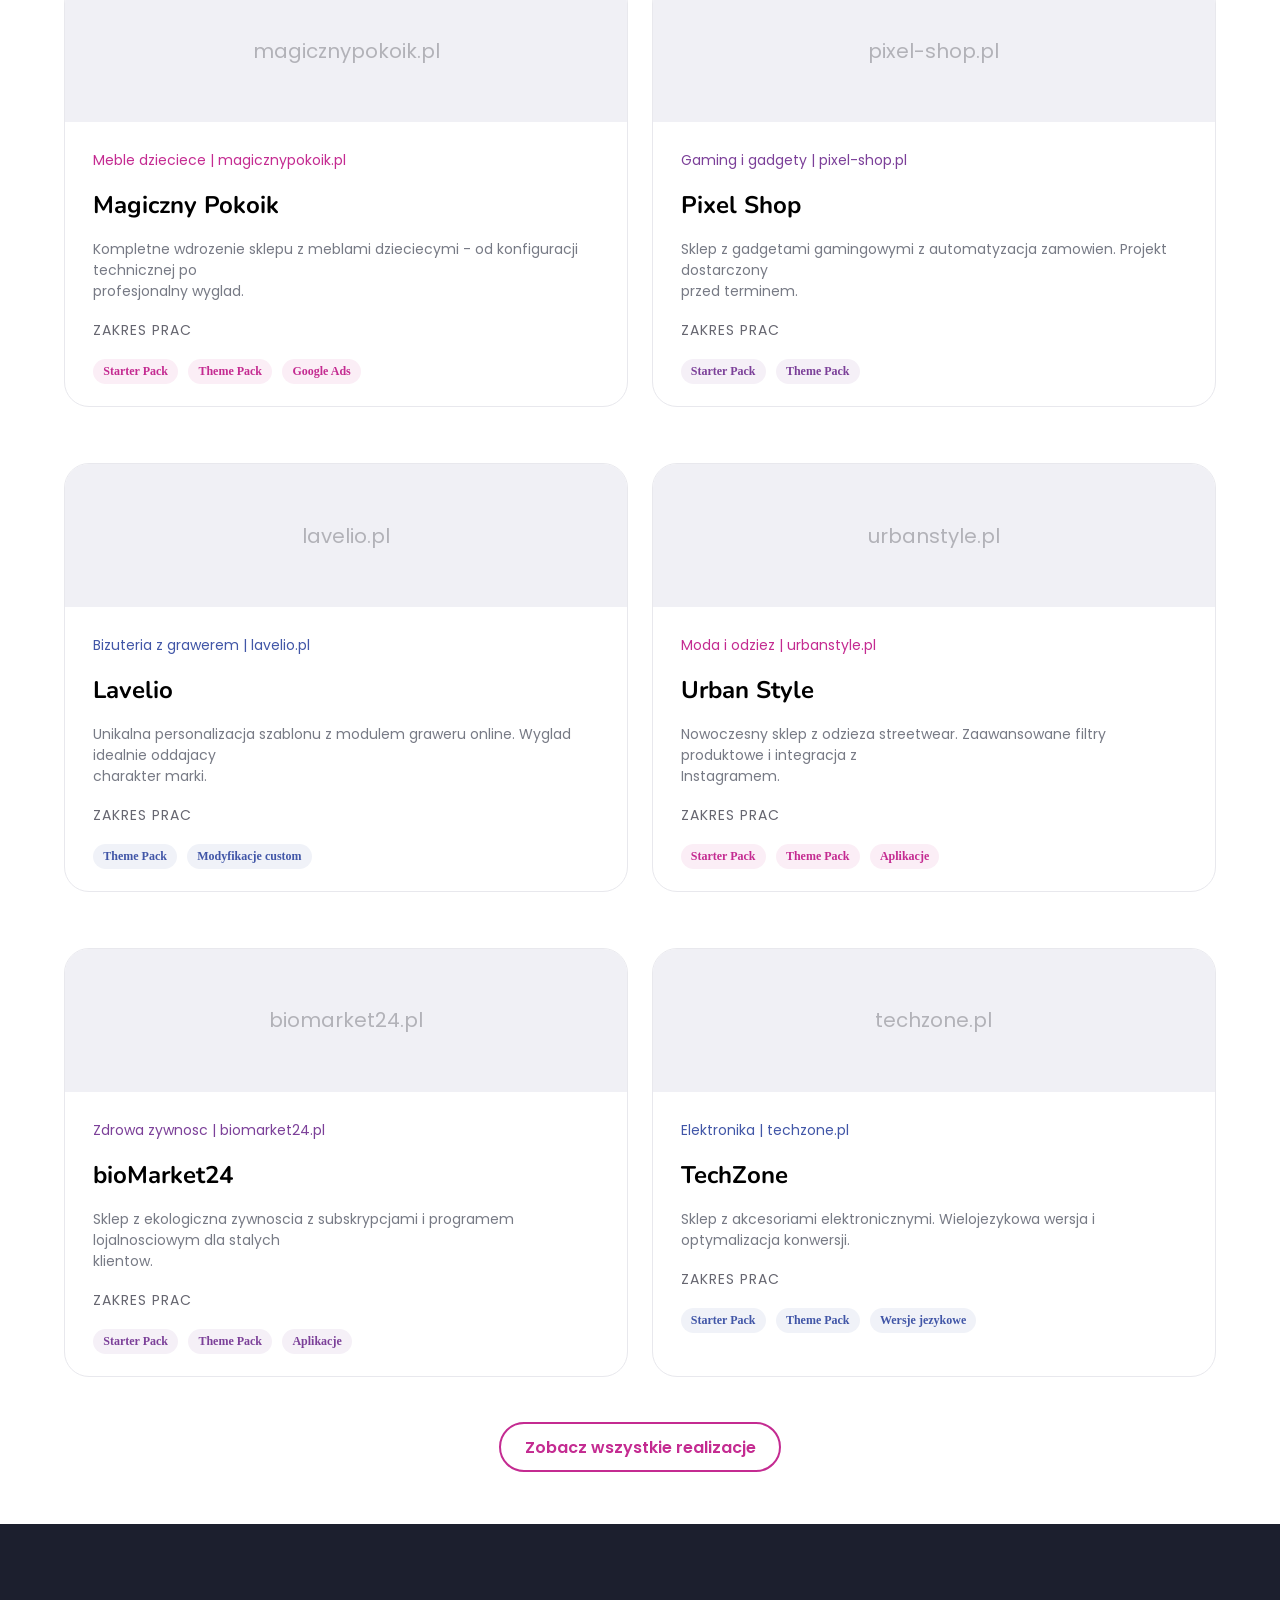
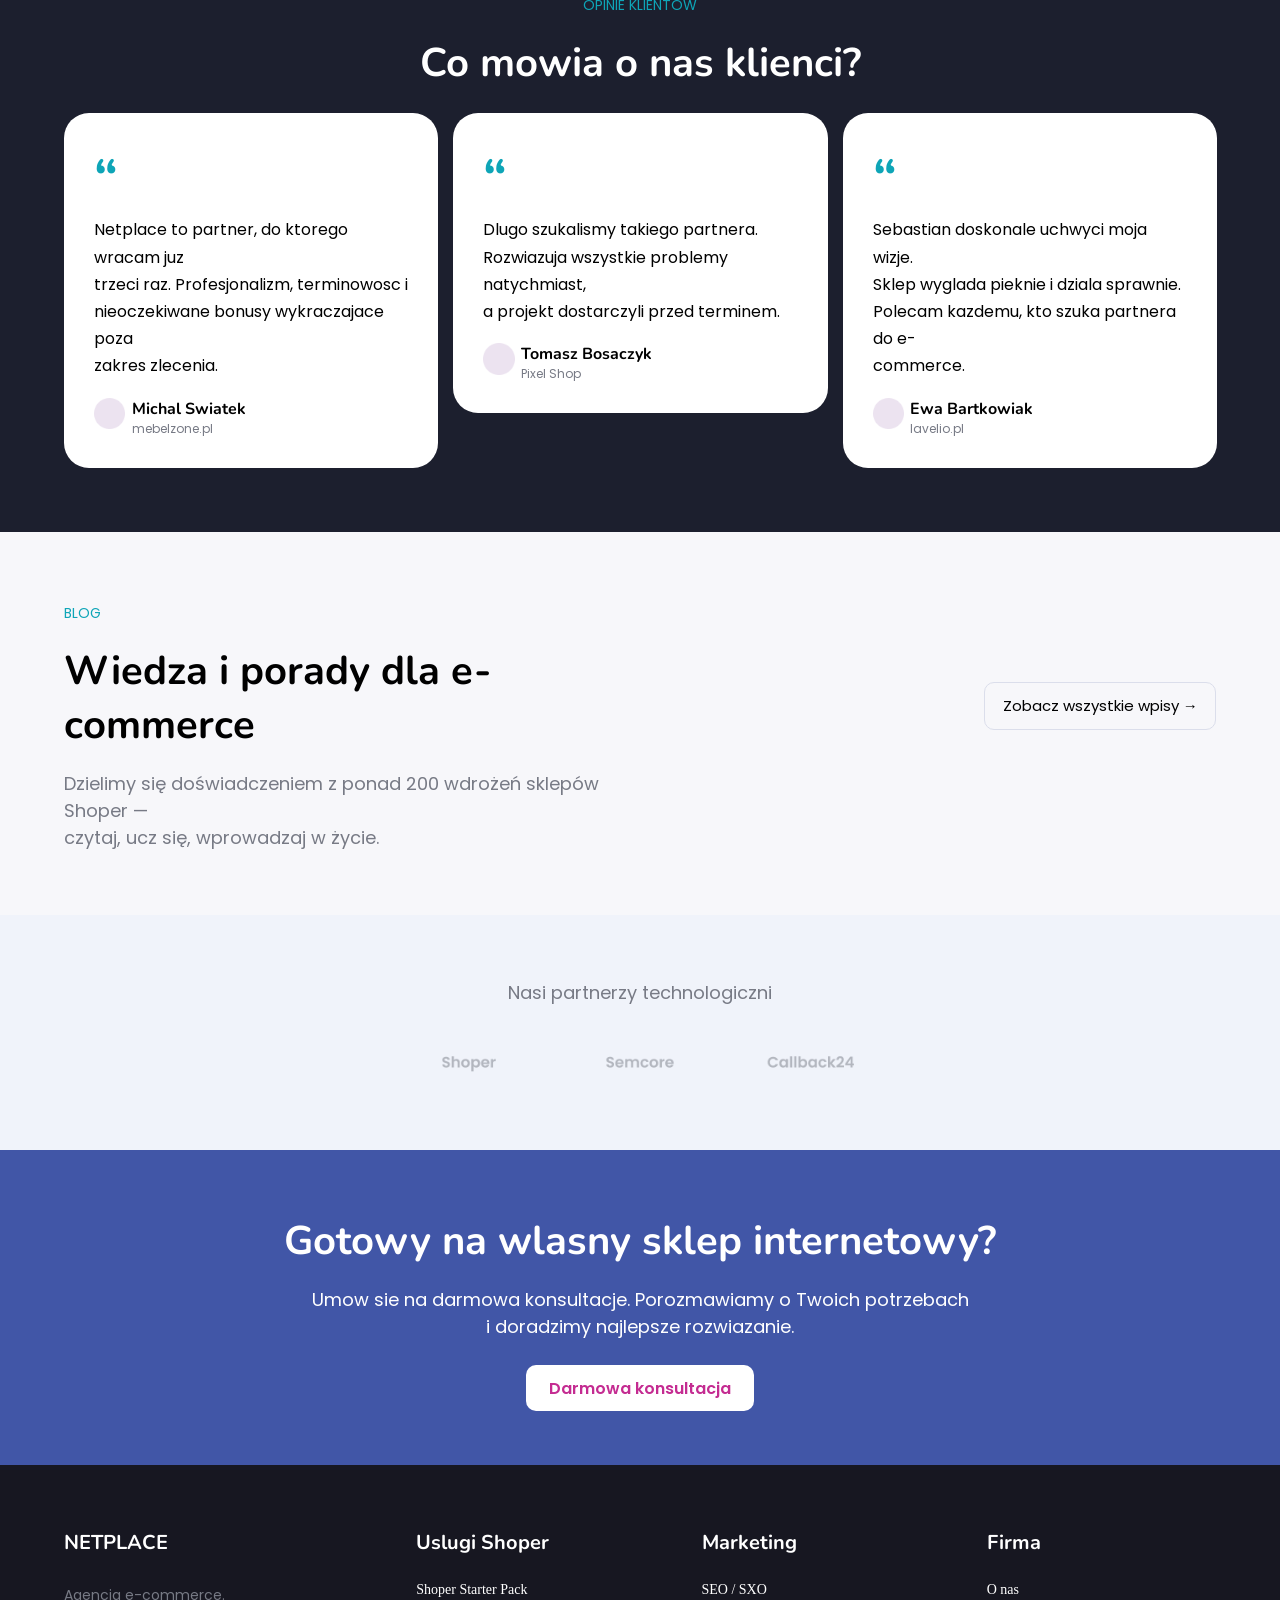
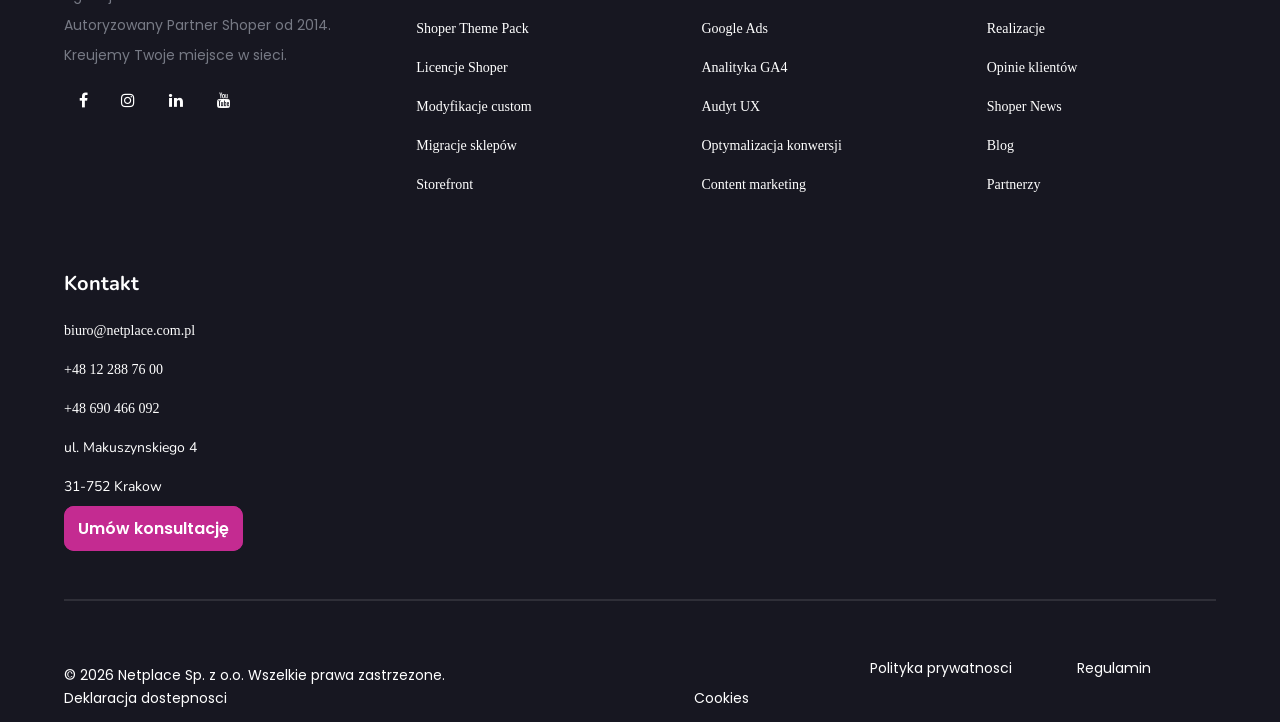
==== commit 7acb1803: "project almost finished" ====
--- a/indexMain.html
+++ b/indexMain.html
@@ -639,7 +639,7 @@
                     Zaloz darmowy sklep Shoper
                     <br>przez Netplace
                 </h2>
-                <br><br>
+                <br>
                 <p class="smallerText">
                     Przetestuj Shoper przez 14 dni za darmo. Zakladajac sklep z poziomu naszej strony zyskujesz dostep do 
                     <br>dedykowanego wsparcia technicznego Netplace od pierwszego dnia.
@@ -747,6 +747,326 @@
                     </div>
                 </div>
             </div>        
+        </div>
+
+        <div class="real">
+            <div class="realHeadline">
+                <p>
+                    <span class="smallP">
+                        <span class="cyanish">REALIZACJE</span>
+                    </span>
+                </p>
+                <br>
+                <h2>
+                    Sklepy, ktore stworzylismy
+                </h2>
+            </div>
+            <br><br>
+            <div class="realGrid">
+                <div class="realBox">
+                    <div class="screenshot">
+                        <p>magicznypokoik.pl</p>
+                    </div>
+                    <div class="boxInfo">
+                        <p class="smallP">
+                            <span class="pinkish">
+                                Meble dzieciece  |  magicznypokoik.pl
+                            </span>
+                        </p>
+                        <br>
+                        <h3>Magiczny Pokoik</h3>
+                        <br>
+                        <p class="smallerText14">
+                            Kompletne wdrozenie sklepu z meblami dzieciecymi - od konfiguracji technicznej po 
+                            <br>profesjonalny wyglad.
+                        </p>
+                        <br>
+                        <p class="smallP">
+                            <span class="grayish">
+                                ZAKRES PRAC
+                            </span>
+                        </p>
+                        <br>
+                        <p class="microDescPink">
+                            <span class="pinkish">Starter Pack</span>
+                        </p>
+                        <p class="microDescPink">
+                            <span class="pinkish">Theme Pack</span>
+                        </p>
+                        <p class="microDescPink">
+                            <span class="pinkish">Google Ads</span>
+                        </p>
+                    </div>
+                </div>
+
+                <div class="realBox">
+                    <div class="screenshot">
+                        <p>pixel-shop.pl</p>
+                    </div>
+                    <div class="boxInfo">
+                        <p class="smallP">
+                            <span class="purplish">
+                                Gaming i gadgety  |  pixel-shop.pl
+                            </span>
+                        </p>
+                        <br>
+                        <h3>Pixel Shop</h3>
+                        <br>
+                        <p class="smallerText14">
+                            Sklep z gadgetami gamingowymi z automatyzacja zamowien. Projekt dostarczony 
+                            <br>przed terminem.
+                        </p>
+                        <br>
+                        <p class="smallP">
+                            <span class="grayish">
+                                ZAKRES PRAC
+                            </span>
+                        </p>
+                        <br>
+                        <p class="microDescPurple">
+                            <span class="purplish">Starter Pack</span>
+                        </p>
+                        <p class="microDescPurple">
+                            <span class="purplish">Theme Pack</span>
+                        </p>
+                    </div>
+                </div>
+
+                <div class="realBox">
+                    <div class="screenshot">
+                        <p>lavelio.pl</p>
+                    </div>
+                    <div class="boxInfo">
+                        <p class="smallP">
+                            <span class="blueish">
+                                Bizuteria z grawerem  |  lavelio.pl
+                            </span>
+                        </p>
+                        <br>
+                        <h3>Lavelio</h3>
+                        <br>
+                        <p class="smallerText14">
+                            Unikalna personalizacja szablonu z modulem graweru online. Wyglad idealnie oddajacy 
+                            <br>charakter marki.
+                        </p>
+                        <br>
+                        <p class="smallP">
+                            <span class="grayish">
+                                ZAKRES PRAC
+                            </span>
+                        </p>
+                        <br>
+                        <p class="microDescBlue">
+                            <span class="blueish">Theme Pack</span>
+                        </p>
+                        <p class="microDescBlue">
+                            <span class="blueish">Modyfikacje custom</span>
+                        </p>
+                    </div>
+                </div>
+
+                <div class="realBox">
+                    <div class="screenshot">
+                        <p>urbanstyle.pl</p>
+                    </div>
+                    <div class="boxInfo">
+                        <p class="smallP">
+                            <span class="pinkish">
+                                Moda i odziez  |  urbanstyle.pl
+                            </span>
+                        </p>
+                        <br>
+                        <h3>Urban Style</h3>
+                        <br>
+                        <p class="smallerText14">
+                            Nowoczesny sklep z odzieza streetwear. Zaawansowane filtry produktowe i integracja z 
+                            <br>Instagramem.
+                        </p>
+                        <br>
+                        <p class="smallP">
+                            <span class="grayish">
+                                ZAKRES PRAC
+                            </span>
+                        </p>
+                        <br>
+                        <p class="microDescPink">
+                            <span class="pinkish">Starter Pack</span>
+                        </p>
+                        <p class="microDescPink">
+                            <span class="pinkish">Theme Pack</span>
+                        </p>
+                        <p class="microDescPink">
+                            <span class="pinkish">Aplikacje</span>
+                        </p>
+                    </div>
+                </div>
+
+                <div class="realBox">
+                    <div class="screenshot">
+                        <p>biomarket24.pl</p>
+                    </div>
+                    <div class="boxInfo">
+                        <p class="smallP">
+                            <span class="purplish">
+                                Zdrowa zywnosc  |  biomarket24.pl
+                            </span>
+                        </p>
+                        <br>
+                        <h3>bioMarket24</h3>
+                        <br>
+                        <p class="smallerText14">
+                            Sklep z ekologiczna zywnoscia z subskrypcjami i programem lojalnosciowym dla stalych 
+                            <br>klientow.
+                        </p>
+                        <br>
+                        <p class="smallP">
+                            <span class="grayish">
+                                ZAKRES PRAC
+                            </span>
+                        </p>
+                        <br>
+                        <p class="microDescPurple">
+                            <span class="purplish">Starter Pack</span>
+                        </p>
+                        <p class="microDescPurple">
+                            <span class="purplish">Theme Pack</span>
+                        </p>
+                        <p class="microDescPurple">
+                            <span class="purplish">Aplikacje</span>
+                        </p>
+                    </div>
+                </div>
+
+                <div class="realBox">
+                    <div class="screenshot">
+                        <p>techzone.pl</p>
+                    </div>
+                    <div class="boxInfo">
+                        <p class="smallP">
+                            <span class="blueish">
+                                Elektronika  |  techzone.pl
+                            </span>
+                        </p>
+                        <br>
+                        <h3>TechZone</h3>
+                        <br>
+                        <p class="smallerText14">
+                            Sklep z akcesoriami elektronicznymi. Wielojezykowa wersja i optymalizacja konwersji.
+                        </p>
+                        <br>
+                        <p class="smallP">
+                            <span class="grayish">
+                                ZAKRES PRAC
+                            </span>
+                        </p>
+                        <br>
+                        <p class="microDescBlue">
+                            <span class="blueish">Starter Pack</span>
+                        </p>
+                        <p class="microDescBlue">
+                            <span class="blueish">Theme Pack</span>
+                        </p>
+                        <p class="microDescBlue">
+                            <span class="blueish">Wersje jezykowe</span>
+                        </p>
+                    </div>
+                </div>
+            </div>
+            <div class="realFoot">
+                <a href="" class="buttonThing">
+                    <span class="pinkish">
+                        Zobacz wszystkie realizacje
+                    </span>
+                </a>
+            </div>
+        </div>
+        
+        <div class="opinion">
+            <div class="opHeadline">
+                <p>
+                    <span class="smallP">
+                        <span class="cyanish">OPINIE KLIENTOW</span>
+                    </span>
+                </p>
+                <br>
+                <h2>
+                    Co mowia o nas klienci?
+                </h2>
+            </div>
+            <div class="opFlex">
+                <div class="opBig">
+                    <h2>“</h2>
+                    <p class="opinionP">
+                        Netplace to partner, do ktorego wracam juz 
+                        <br>trzeci raz. Profesjonalizm, terminowosc i 
+                        <br>nieoczekiwane bonusy wykraczajace poza 
+                        <br>zakres zlecenia.
+                    </p>
+                    <br>
+                    <img src="images/pfp.png" alt="client profile picture" class="pfp">
+                    <div class="clientText">
+                        <h4>Michal Swiatek</h4>
+                        <p class="microP">mebelzone.pl</p>
+                    </div>
+                </div>
+
+                <div class="opSmall">
+                    <h2>“</h2>
+                    <p class="opinionP">
+                        Dlugo szukalismy takiego partnera. 
+                        <br>Rozwiazuja wszystkie problemy natychmiast, 
+                        <br>a projekt dostarczyli przed terminem.
+                    </p>
+                    <br>
+                    <img src="images/pfp.png" alt="client profile picture" class="pfp">
+                    <div class="clientText">
+                        <h4>Tomasz Bosaczyk</h4>
+                        <p class="microP">Pixel Shop</p>
+                    </div>
+                </div>
+
+                <div class="opBig">
+                    <h2>“</h2>
+                    <p class="opinionP">
+                        Sebastian doskonale uchwyci moja wizje. 
+                        <br>Sklep wyglada pieknie i dziala sprawnie. 
+                        <br>Polecam kazdemu, kto szuka partnera do e-
+                        <br>commerce.
+                    </p>
+                    <br>
+                    <img src="images/pfp.png" alt="client profile picture" class="pfp">
+                    <div class="clientText">
+                        <h4>Ewa Bartkowiak</h4>
+                        <p class="microP">lavelio.pl</p>
+                    </div>
+                </div>
+            </div>
+        </div>
+
+        <div class="blog">
+            <div class="blogHead">
+                <div class="blogHeadL">
+                    <p>
+                        <span class="smallP">
+                            <span class="cyanish">BLOG</span>
+                        </span>
+                    </p>
+                    <br>
+                    <h2>
+                        Wiedza i porady dla e-commerce
+                    </h2>
+                    <br>
+                    <p class="smallerText">
+                        Dzielimy się doświadczeniem z ponad 200 wdrożeń sklepów Shoper —
+                        <br>czytaj, ucz się, wprowadzaj w życie.
+                    </p>
+                </div>
+                <div class="blogHeadR">
+                    <p class="btnThingOutline">Zobacz wszystkie wpisy →</p>
+                </div>
+            </div>
+
+            <div class="blogItems"></div>
         </div>
 
         <div class="partner">
--- a/style.css
+++ b/style.css
@@ -756,6 +756,8 @@
     height: fit-content;
     display: flex;
     overflow-x: auto;
+    pointer-events: none;
+    margin-top: 2%;
 }
 .carousel::-webkit-scrollbar {
     display: none;
@@ -782,6 +784,125 @@
     from {translate: 0;}
     to {translate: -100%;}
 }
+.real {
+    padding: 5%;
+}
+.realHeadline, .opHeadline {
+    text-align: center;
+    margin-bottom: 2%;
+}
+.realFoot {
+    text-align: center;
+    margin-top: 5%;
+}
+.realGrid {
+    display: grid;
+    grid-template-columns: 1fr 1fr;
+    grid-template-rows: 1fr 1fr 1fr;
+    gap: 4% 2%;
+}
+.realBox {
+    border-radius: 25px;
+    border: 1px solid #E8E8ED;
+    overflow: hidden;
+    padding-bottom: 10%;
+}
+.screenshot {
+    background-color: #F0F0F5;
+    color: #B2B2B8;
+    padding: 10% 20%;
+    text-align: center;
+    font-size: 14px;
+}
+.boxInfo {
+    padding: 5%;
+}
+.boxInfo h3 {
+    font-size: 24px;
+}
+.boxInfo .microDescPink, .boxInfo .microDescPurple, .boxInfo .microDescBlue {
+    float: left;
+    margin-right: 2%;
+    padding: 1% 2%;
+}
+.real .buttonThing {
+    background-color: #fff;
+    padding: 1% 2%;
+    border-radius: 50px;
+    border: 2px solid #c42b91;
+}
+.real .buttonThing:hover {
+    background-color: #FCE8F6;
+}
+.grayish {
+    color: #666670;
+    letter-spacing: 1px;
+}
+.opinion {
+    background-color: #1C1F2E;
+    padding: 5%;
+    overflow: hidden;
+}
+.opinion h2 {
+    color: #fff;
+}
+.opFlex {
+    display: flex;
+    gap: 1%;
+    margin-top: auto;
+    margin-bottom: auto;
+    margin-right: -30%;
+}
+.opBig, .opSmall {
+    border-radius: 25px;
+    background-color: #fff;
+    padding: 2%;
+    flex: 0 0 25%;
+}
+.opBig h2, .opSmall h2 {
+    color: #0EA5B7;
+    font-size: 54px;
+    font-weight: 700;
+}
+.opinionP {
+    color: black;
+    font-weight: 400;
+    font-size: 16px;
+    line-height: 1.7;
+}
+.pfp {
+    flex: 0 0 30%;
+    width: 10%;
+    float: left;
+}
+.clientText {
+    float: left;
+    margin-left: 2%;
+}
+.microP {
+    font-size: 12px;
+    color: #777A85;
+}
+.opSmall {
+    height: max-content;
+}
+.blog {
+    padding: 5%;
+    background-color: #F7F7FA;
+}
+.blog .btnThingOutline {
+    border: 1px solid #DBDEEB;
+    font-size: 15px;
+    float: right;
+    padding: 2% 3%;
+    margin-top: 15%;
+}
+.blogHead {
+    display: flex;
+}
+.blogHeadL, .blogHeadR {
+    flex: 0 0 50%;
+} 
 .partner {
     color: #777A85;
     text-align: center;
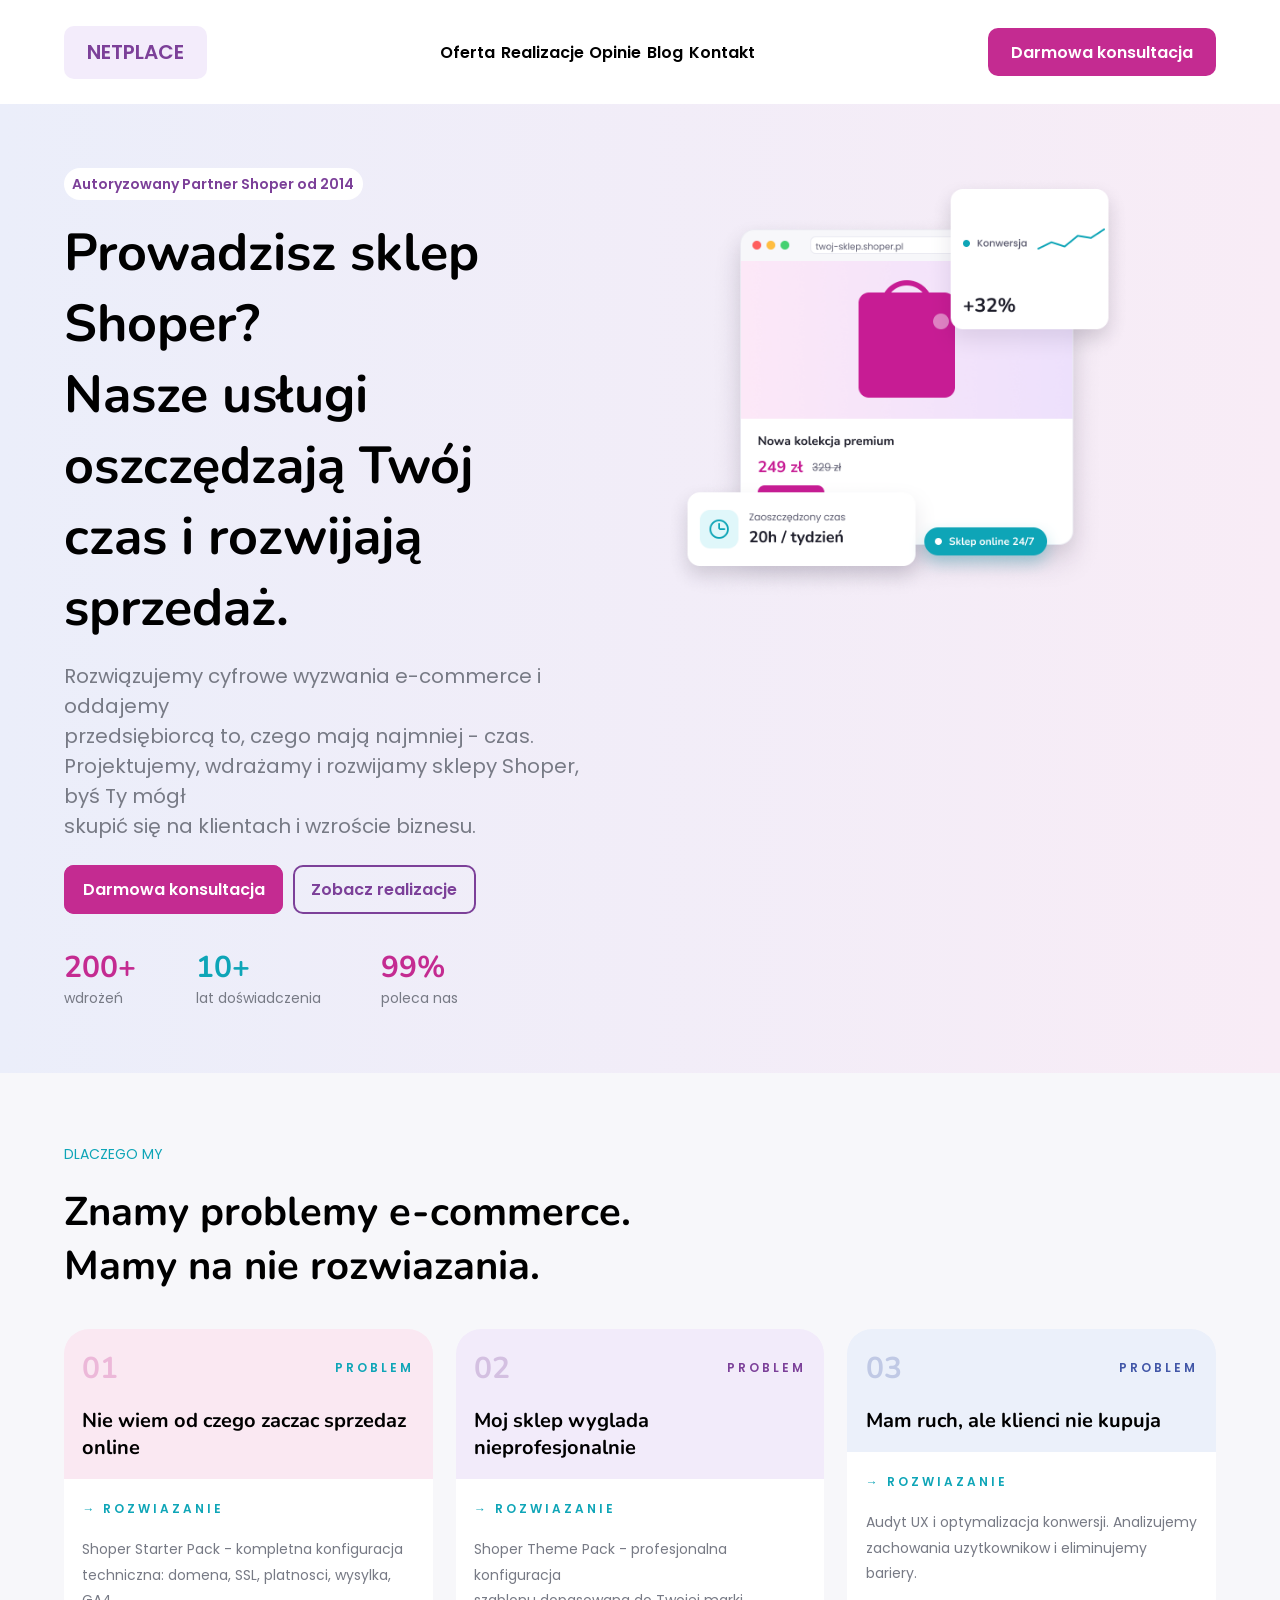
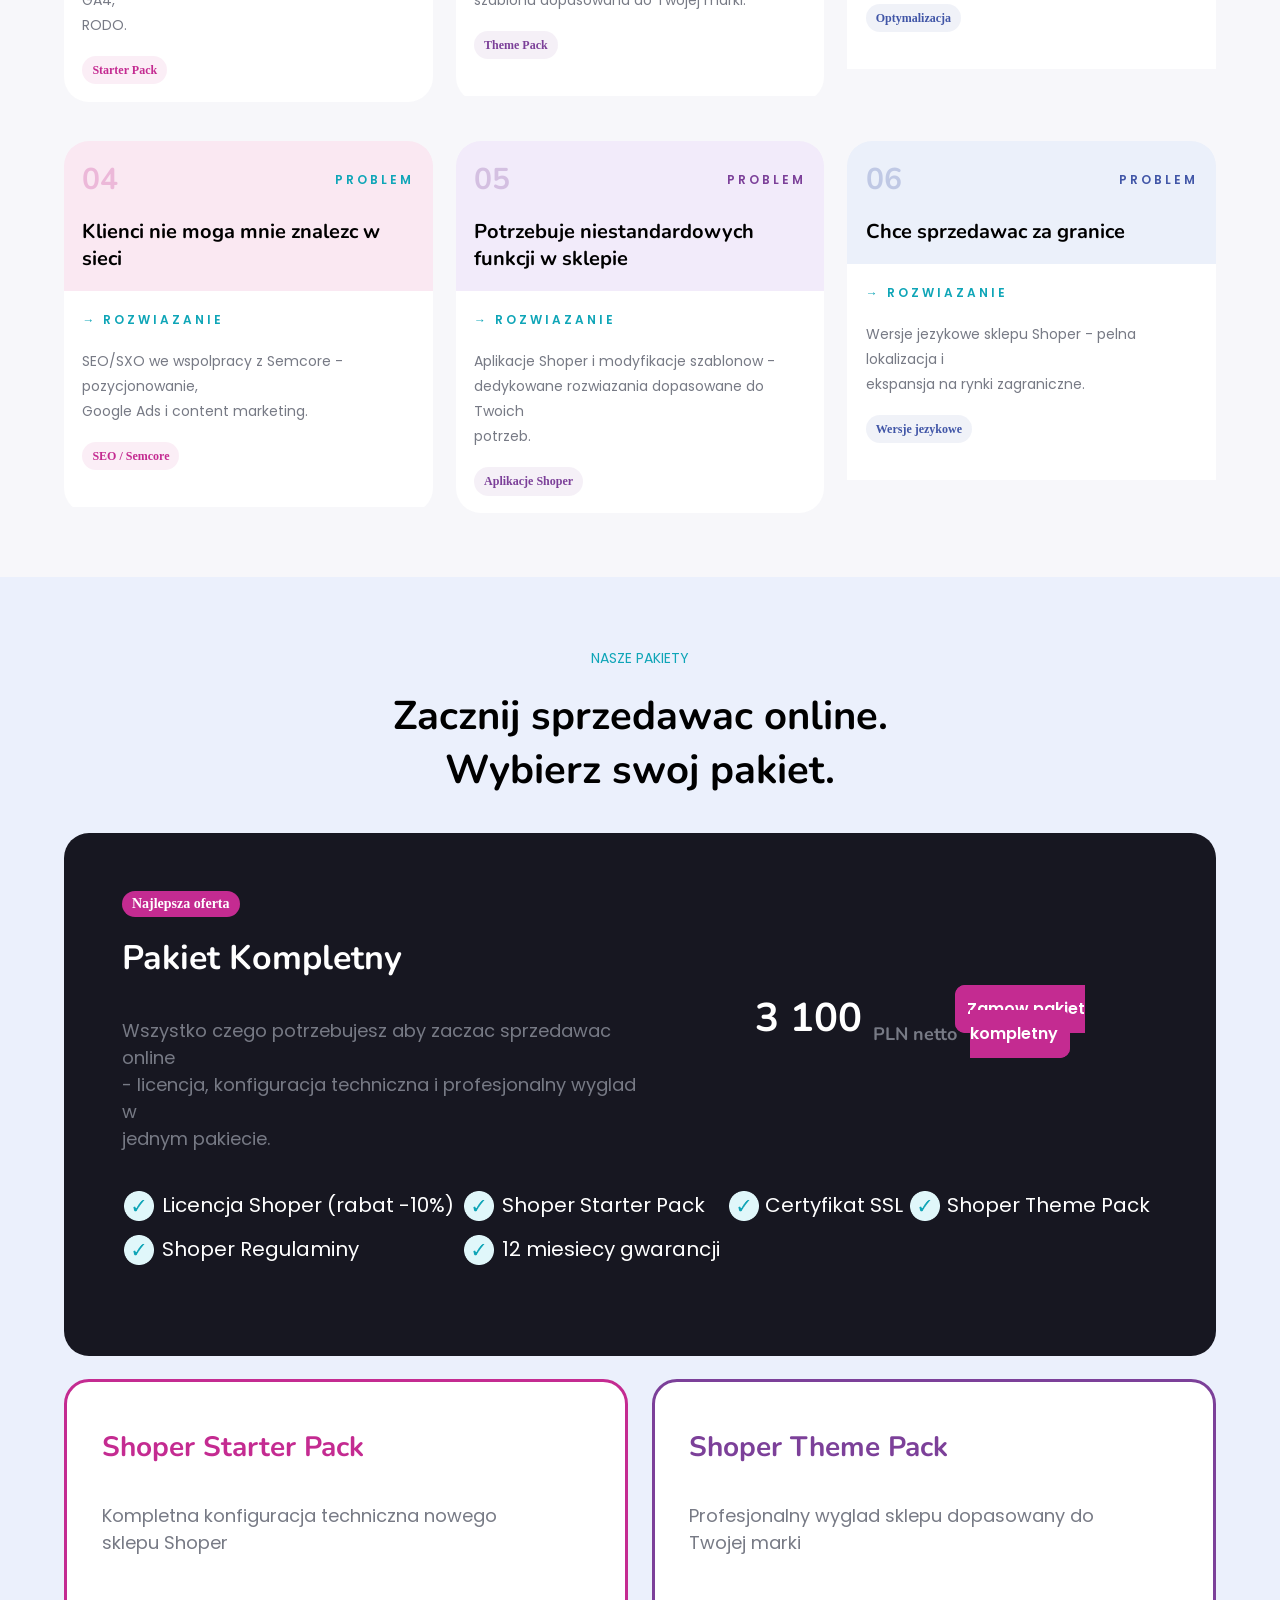
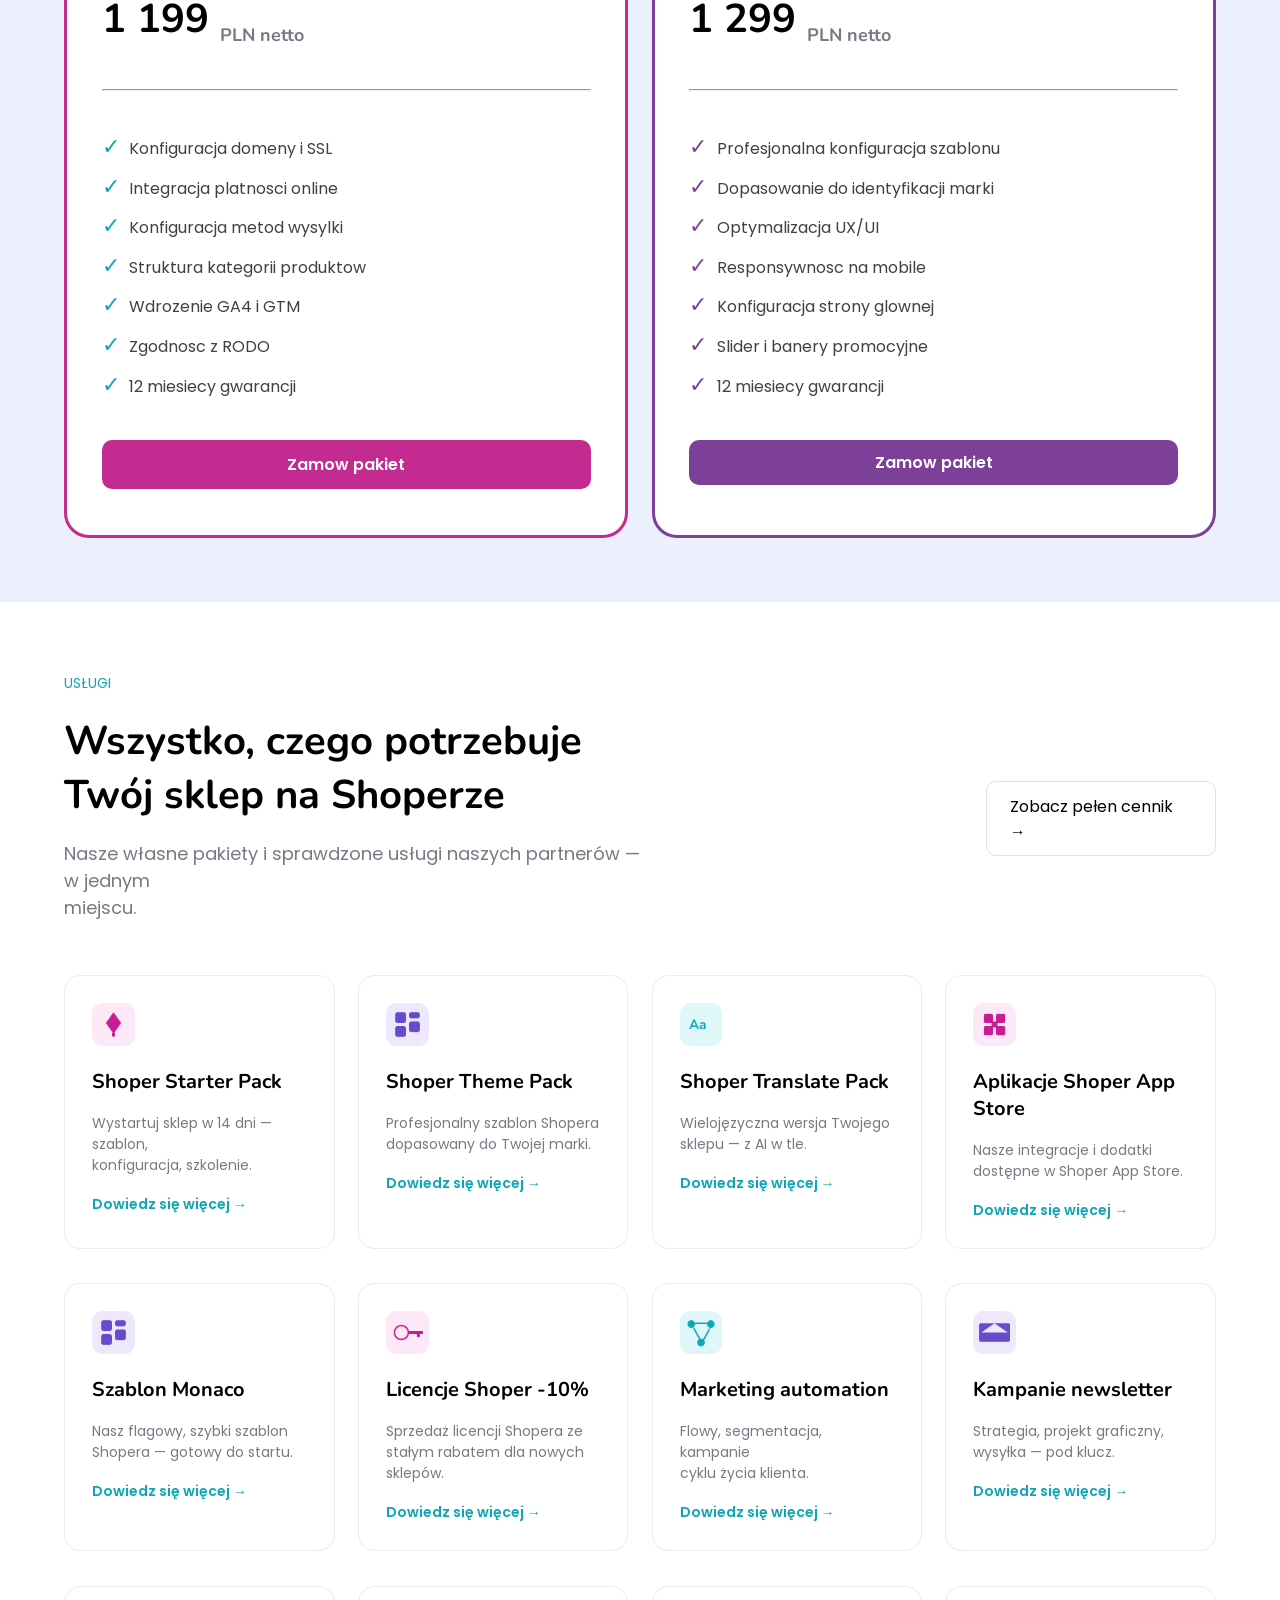
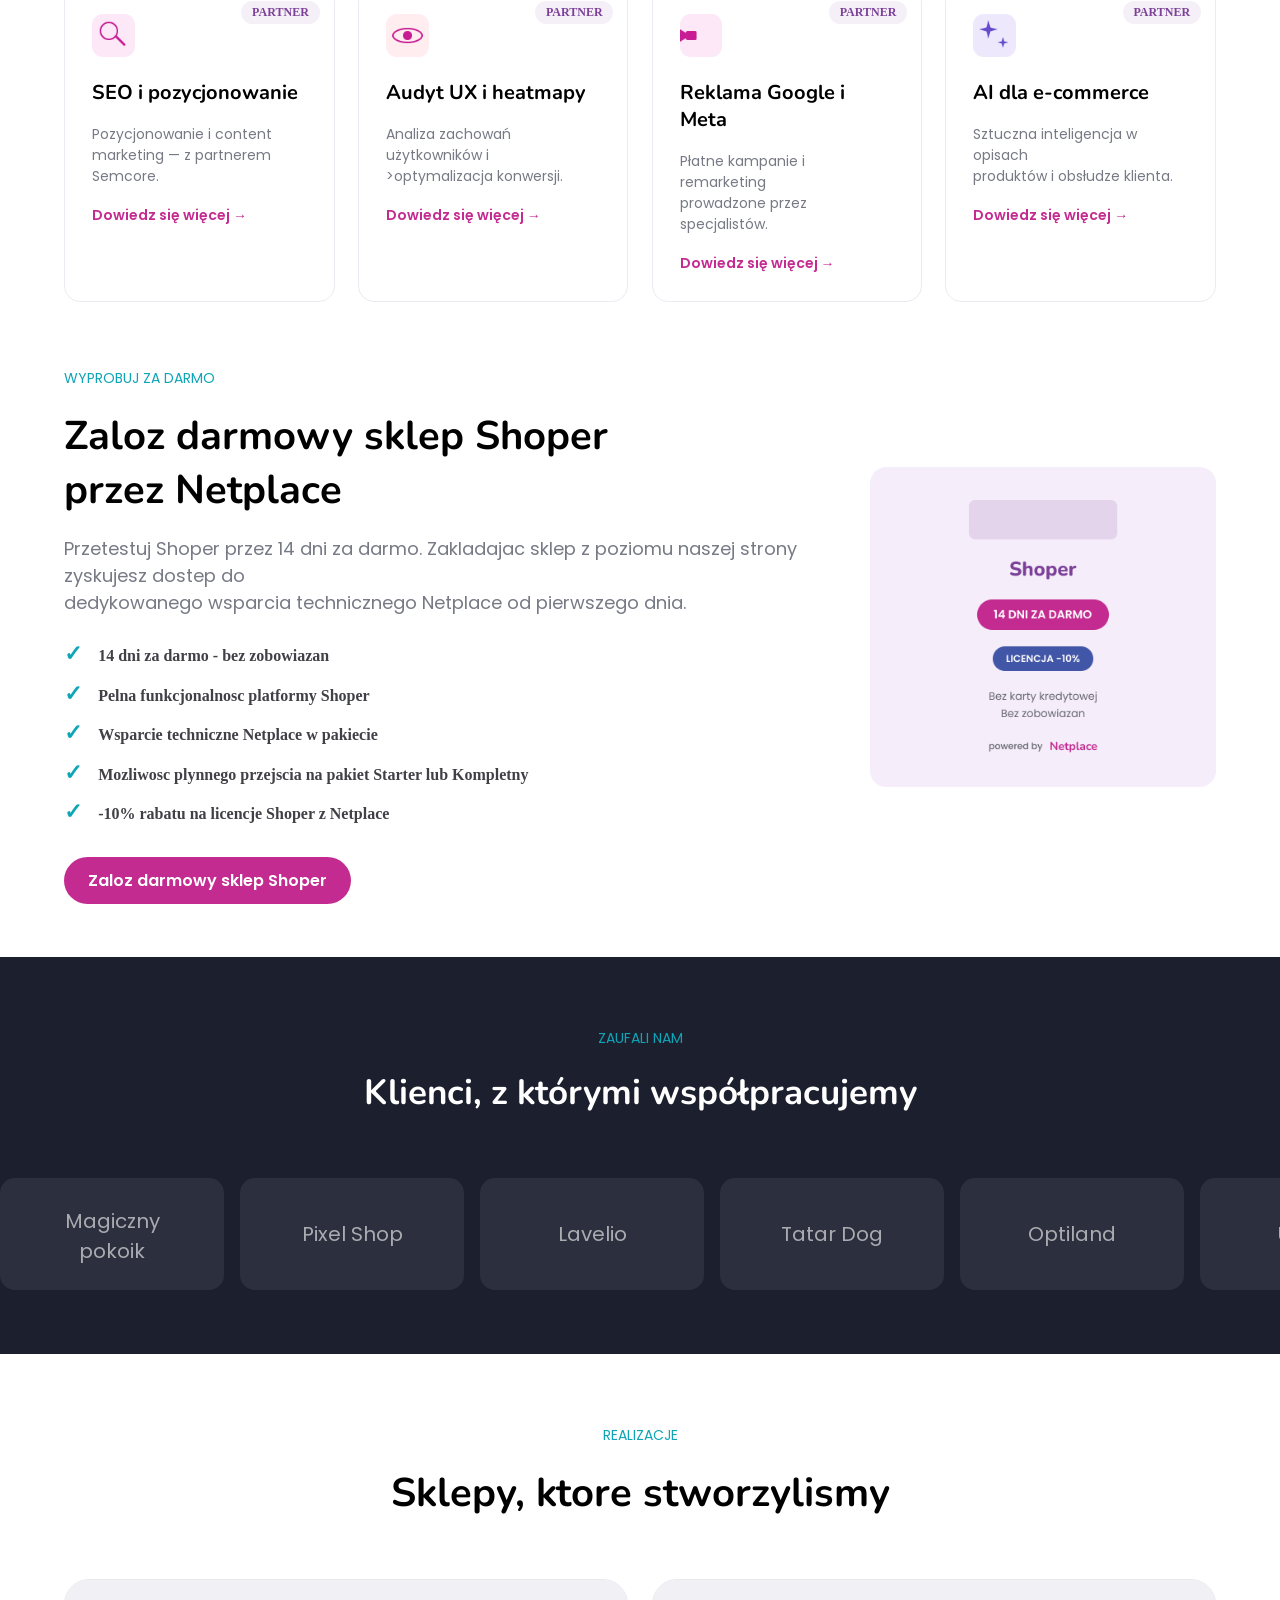
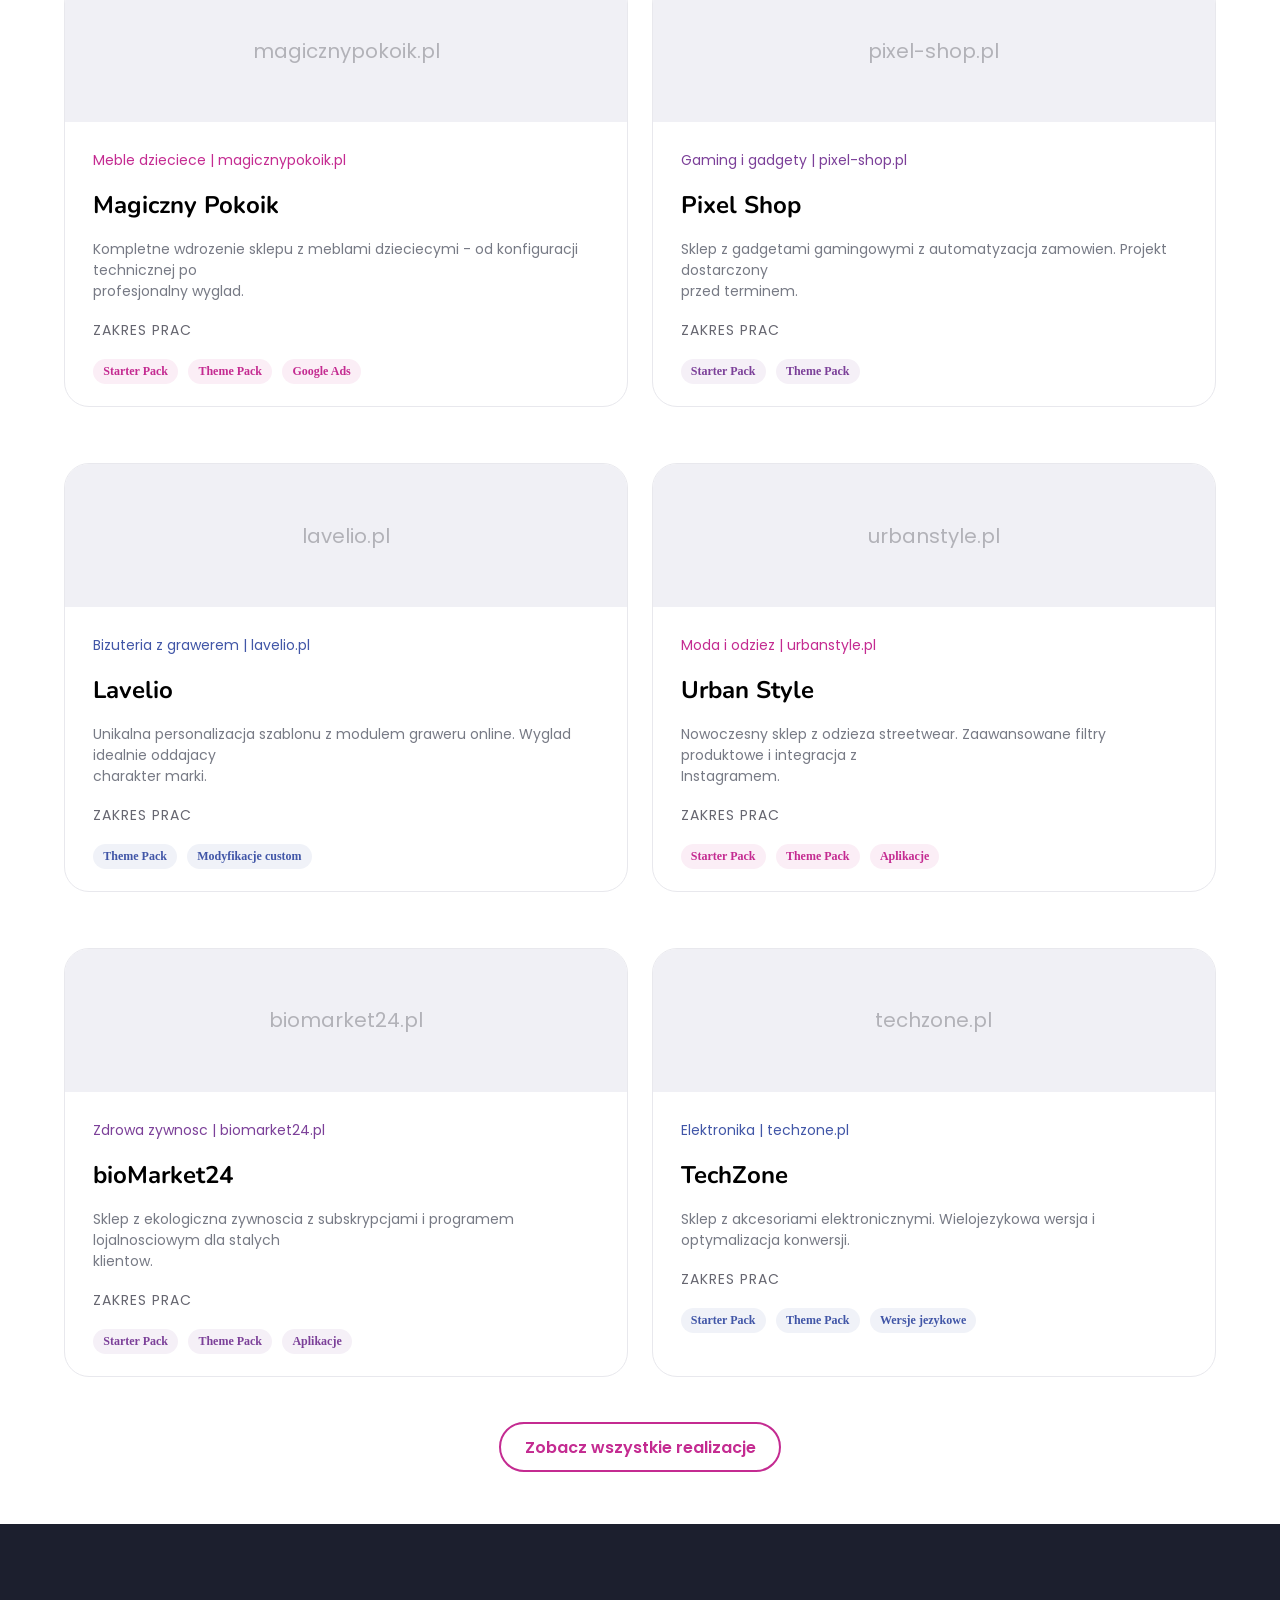
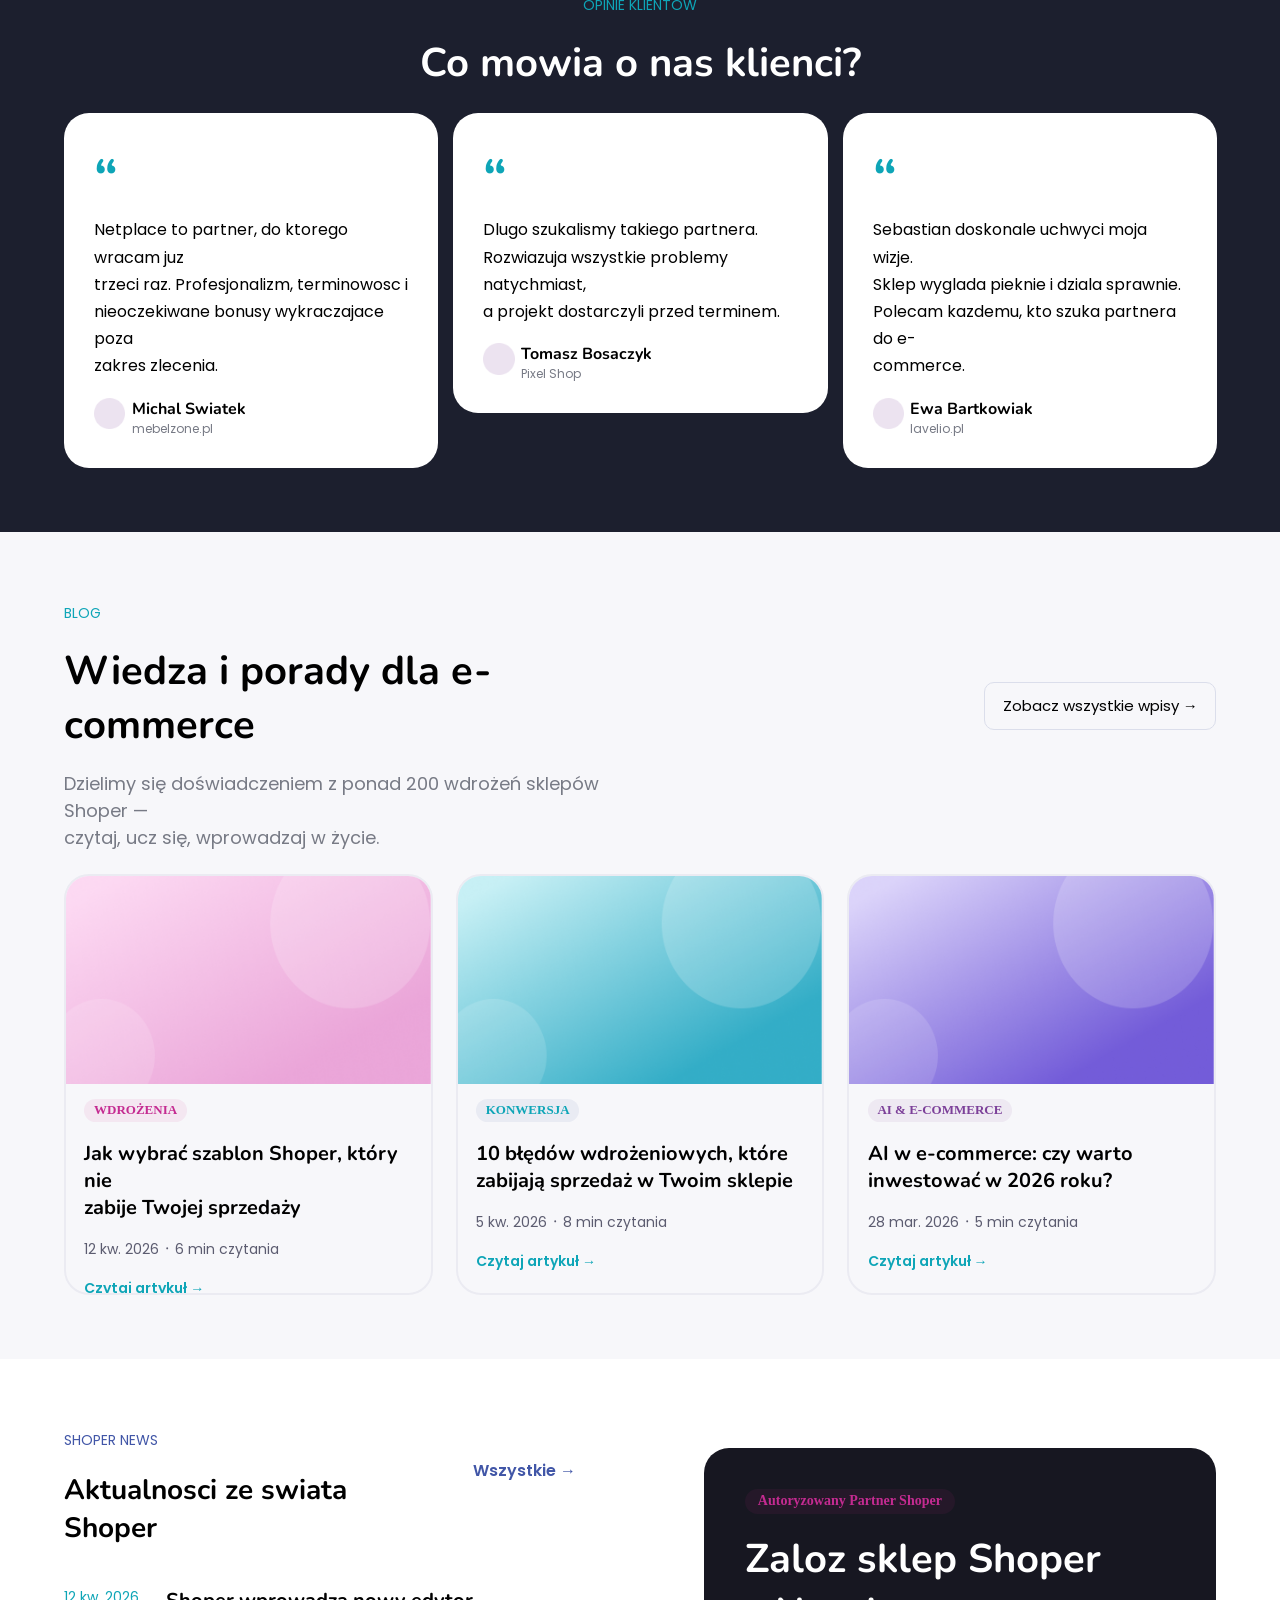
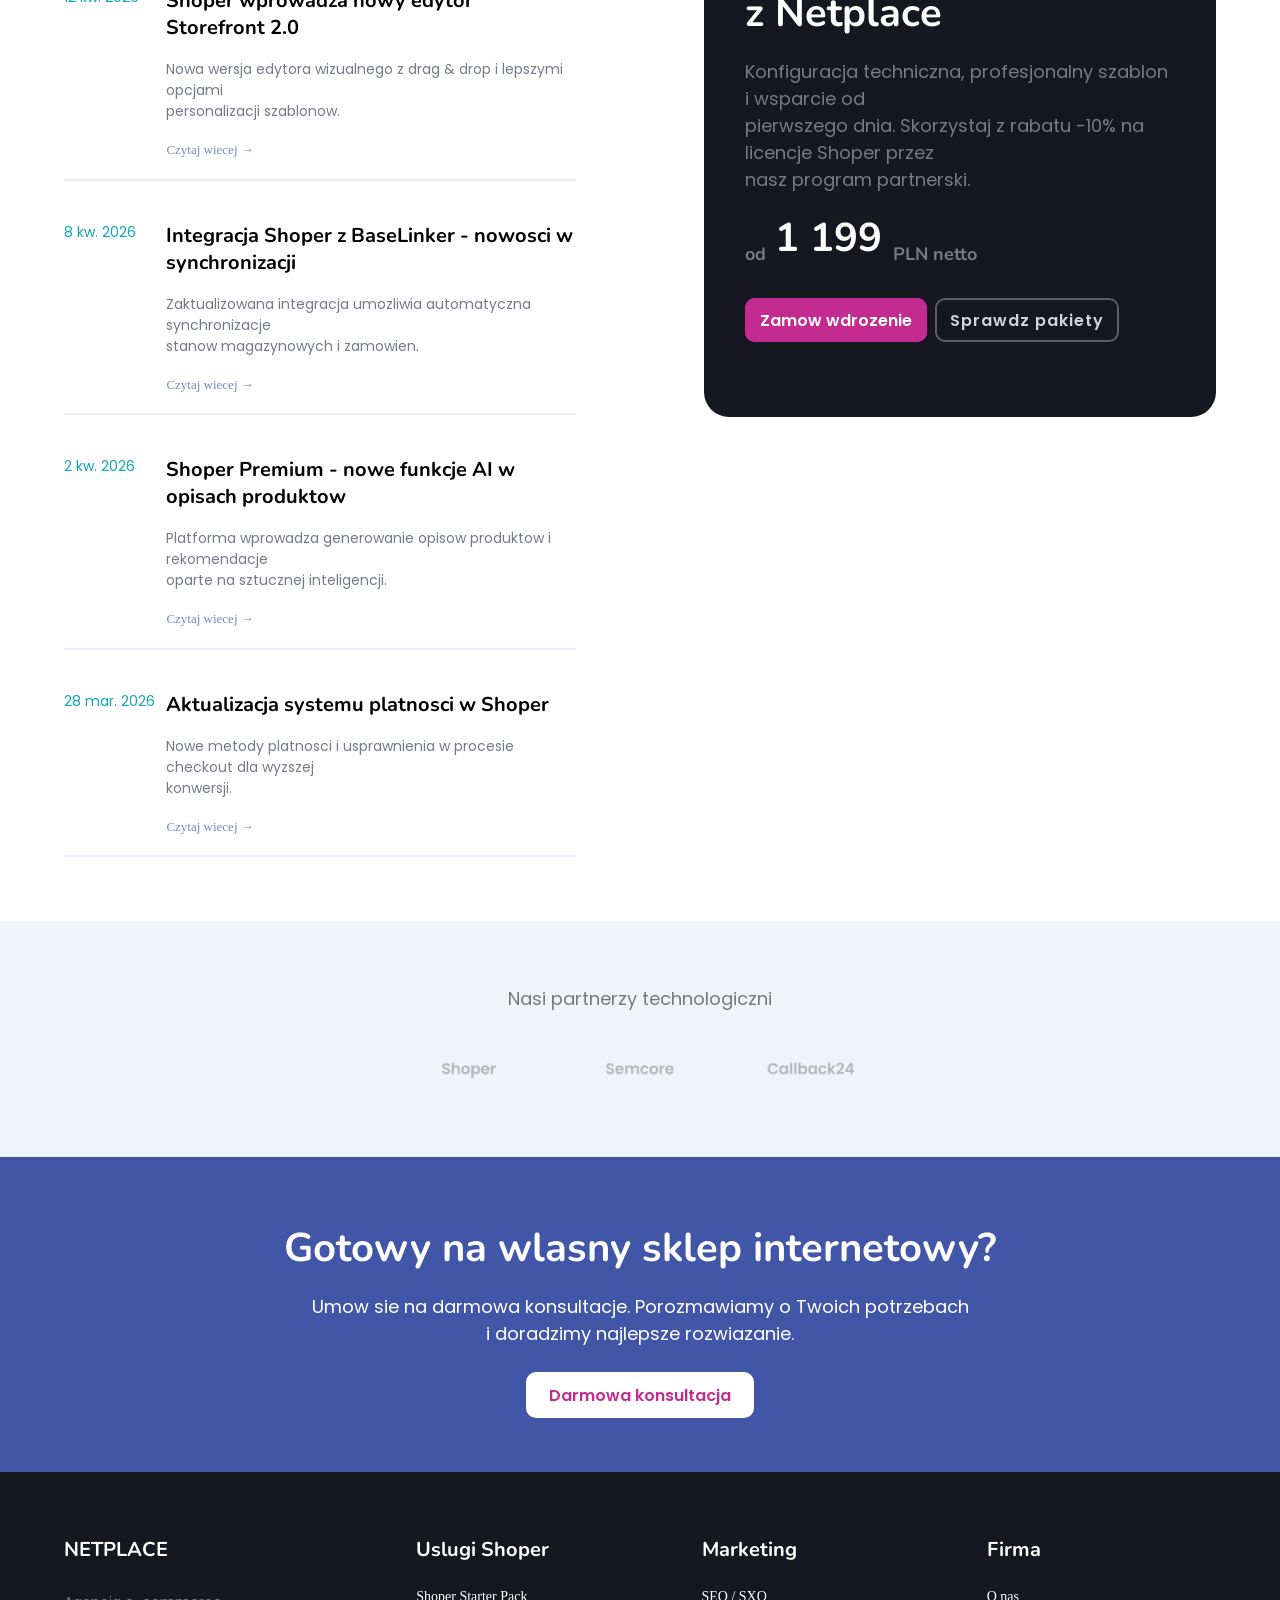
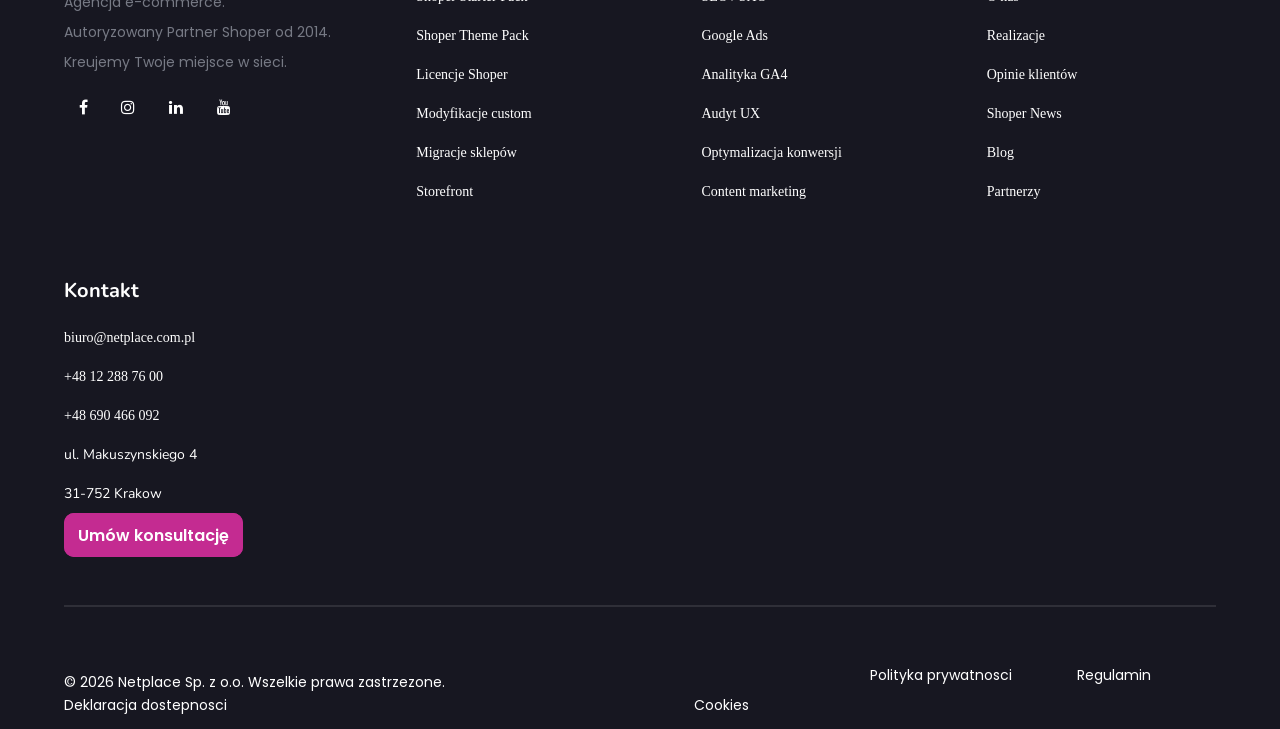
==== commit f6c56353: "project finished" ====
--- a/indexMain.html
+++ b/indexMain.html
@@ -1066,7 +1066,212 @@
                 </div>
             </div>
 
-            <div class="blogItems"></div>
+            <div class="blogItems">
+                <div class="blogBox">
+                    <img src="images/pinkBg.png" alt="pink gradient background" class="blogBg">
+                    <div class="blogText">
+                        <p class="microDescPink">
+                            <span class="pinkish">WDROŻENIA</span>
+                        </p>
+                        <br>
+                        <h3>
+                            Jak wybrać szablon Shoper, który nie 
+                            <br>zabije Twojej sprzedaży
+                        </h3>
+                        <br>
+                        <p class="smallP">12 kw. 2026  ᛫  6 min czytania</p>
+                        <br>
+                        <a href="">
+                            <span class="cyanish">Czytaj artykuł →</span>
+                        </a>
+                    </div>
+                </div>
+
+                <div class="blogBox">
+                    <img src="images/cyanBg.png" alt="cyan gradient background" class="blogBg">
+                    <div class="blogText">
+                        <p class="microDescBlue">
+                            <span class="cyanish">KONWERSJA</span>
+                        </p>
+                        <br>
+                        <h3>
+                            10 błędów wdrożeniowych, które 
+                            <br>zabijają sprzedaż w Twoim sklepie
+                        </h3>
+                        <br>
+                        <p class="smallP">5 kw. 2026  ᛫  8 min czytania</p>
+                        <br>
+                        <a href="">
+                            <span class="cyanish">Czytaj artykuł →</span>
+                        </a>
+                    </div>
+                </div>
+
+                <div class="blogBox">
+                    <img src="images/purpleBg.png" alt="purple gradient background" class="blogBg">
+                    <div class="blogText">
+                        <p class="microDescPurple">
+                            <span class="purplish">AI & E-COMMERCE</span>
+                        </p>
+                        <br>
+                        <h3>
+                            AI w e-commerce: czy warto 
+                            <br>inwestować w 2026 roku?
+                        </h3>
+                        <br>
+                        <p class="smallP">28 mar. 2026  ᛫  5 min czytania</p>
+                        <br>
+                        <a href="">
+                            <span class="cyanish">Czytaj artykuł →</span>
+                        </a>
+                    </div>
+                </div>
+            </div>
+        </div>
+
+        <div class="shoperNews">
+            <div class="newsL">
+                <div class="newsHead">
+                    <span class="newsTitle">
+                        <p>
+                            <span class="smallP">
+                                <span class="darkblueish">SHOPER NEWS</span>
+                            </span>
+                        </p>
+                        <br>
+                        <h3>Aktualnosci ze swiata Shoper</h3>
+                    </span>
+                    <span class="newsHeadRef">
+                        <a href="">
+                            <span class="darkblueish">Wszystkie →</span>
+                        </a>
+                    </span>
+                </div>
+
+                <div class="newsText">
+                    <div class="newsArticle">
+                        <span class="newsDate">
+                            <p class="smallP">
+                                <span class="cyanish">12 kw. 2026</span>
+                            </p>
+                        </span>
+                        <span class="newsAText">
+                            <h4>Shoper wprowadza nowy edytor Storefront 2.0</h4>
+                            <br>
+                            <p class="smallP">
+                                Nowa wersja edytora wizualnego z drag & drop i lepszymi opcjami 
+                                <br>personalizacji szablonow.
+                            </p>
+                            <br>
+                            <a href="">
+                                <span class="blueish">Czytaj wiecej →</span>
+                            </a>
+                        </span>
+                    </div>
+
+                    <hr>
+
+                    <div class="newsArticle">
+                        <span class="newsDate">
+                            <p class="smallP">
+                                <span class="cyanish">8 kw. 2026</span>
+                            </p>
+                        </span>
+                        <span class="newsAText">
+                            <h4>Integracja Shoper z BaseLinker - nowosci w synchronizacji</h4>
+                            <br>
+                            <p class="smallP">
+                                Zaktualizowana integracja umozliwia automatyczna synchronizacje 
+                                <br>stanow magazynowych i zamowien.
+                            </p>
+                            <br>
+                            <a href="">
+                                <span class="blueish">Czytaj wiecej →</span>
+                            </a>
+                        </span>
+                    </div>
+
+                    <hr>
+
+                    <div class="newsArticle">
+                        <span class="newsDate">
+                            <p class="smallP">
+                                <span class="cyanish">2 kw. 2026</span>
+                            </p>
+                        </span>
+                        <span class="newsAText">
+                            <h4>Shoper Premium - nowe funkcje AI w opisach produktow</h4>
+                            <br>
+                            <p class="smallP">
+                                Platforma wprowadza generowanie opisow produktow i rekomendacje 
+                                <br>oparte na sztucznej inteligencji.
+                            </p>
+                            <br>
+                            <a href="">
+                                <span class="blueish">Czytaj wiecej →</span>
+                            </a>
+                        </span>
+                    </div>
+
+                    <hr>
+
+                    <div class="newsArticle">
+                        <span class="newsDate">
+                            <p class="smallP">
+                                <span class="cyanish">28 mar. 2026</span>
+                            </p>
+                        </span>
+                        <span class="newsAText">
+                            <h4>Aktualizacja systemu platnosci w Shoper</h4>
+                            <br>
+                            <p class="smallP">
+                                Nowe metody platnosci i usprawnienia w procesie checkout dla wyzszej 
+                                <br>konwersji.
+                            </p>
+                            <br>
+                            <a href="">
+                                <span class="blueish">Czytaj wiecej →</span>
+                            </a>
+                        </span>
+                    </div>
+
+                    <hr>
+                </div>
+            </div>
+
+            <div class="newsR">
+                <div class="offerCard">
+                    <p class="microDescPink">
+                        <span class="pinkish">Autoryzowany Partner Shoper</span>
+                    </p>
+                    <br>
+                    <h2>
+                        Zaloz sklep Shoper
+                        <br>z Netplace
+                    </h2>
+                    <br>
+                    <p class="smallerText">
+                        Konfiguracja techniczna, profesjonalny szablon i wsparcie od 
+                        <br>pierwszego dnia. Skorzystaj z rabatu -10% na licencje Shoper przez 
+                        <br>nasz program partnerski.
+                    </p>
+                    <br>
+                    <h2>
+                        <sub>
+                            <span class="smallerText">od</span>
+                        </sub>
+                        1 199
+                        <sub class="smallerText">PLN netto</sub>
+                    </h2>
+                    <br><br>
+                    <a href="" class="btnThingMain">Zamow wdrozenie</a>
+                    <a href="" class="btnThingOutlineGrey">
+                        <span class="grayish">
+                            Sprawdz pakiety
+                        </span>
+                    </a>
+                </div>
+            </div>
         </div>
 
         <div class="partner">
--- a/style.css
+++ b/style.css
@@ -902,7 +902,119 @@
 }
 .blogHeadL, .blogHeadR {
     flex: 0 0 50%;
-} 
+}
+.blogItems {
+    margin-top: 2%;
+    display: grid;
+    grid-template-columns: 1fr 1fr 1fr;
+    gap: 2%;
+}
+.blogBox {
+    border: 2px solid #EBEBF2;
+    border-radius: 25px;
+    overflow: hidden;
+}
+.blogBg {
+    width: 100%;
+    height: 50%;
+}
+.blogText {
+    padding: 3% 5% 2% 5%;
+}
+.blog .smallP {
+    color: #5C5C70;
+}
+.blog a {
+    font-size: 14px;
+    font-weight: 600;
+}
+.blog .microDescPink, .blog .microDescBlue, .blog .microDescPurple {
+    font-size: 13px;
+    padding: 1% 3%;
+}
+.shoperNews {
+    background-color: #fff;
+    display: flex;
+}
+.newsL h3 {
+    font-size: 28px;
+}
+.newsL {
+    flex: 0 0 50%;
+    padding: 5%;
+}
+.newsR {
+    flex: 0 0 50%;
+    padding: 5%;
+}
+.darkblueish {
+    color: #4156A7;
+}
+.newsHead {
+    display: flex;
+}
+.newsTitle {
+    flex: 0 0 70%;
+}
+.newsHeadRef {
+    flex: 0 0 30%;
+    padding-top: 7%;
+    text-align: right;
+}
+.offerCard {
+    margin-top: 5%;
+    background-color: #171721;
+    border-radius: 25px;
+    height: 55%;
+    padding: 8%;
+    padding-bottom: 10%;
+}
+.offerCard .microDescPink {
+    padding: 1% 3%;
+    font-size: 14px;
+}
+.offerCard h2 {
+    color: #fff;
+}
+.offerCard .grayish {
+    color: #D1D4DE;
+}
+.btnThingOutlineGrey {
+    border: rgba(255, 255, 255, 0.3) 2px solid;
+    border-radius: 10px;
+    padding: 1%;
+    max-width: fit-content;
+    max-height: fit-content;
+    padding: 2% 3%;
+    margin-left: 1%;
+}
+.shoperNews hr {
+    border: 1px solid #EBEEF7;
+}
+.newsArticle {
+    display: flex;
+    margin-top: 8%;
+    margin-bottom: 4%;
+}
+.newsAText h4 {
+    font-size: 20px
+}
+.newsAText .smallP {
+    color: #777A85;
+}
+.newsAText a {
+    font-size: 13px;
+    font-weight: 500;
+}
+.newsAText .blueish {
+    opacity: 70%;
+}
+.newsDate {
+    flex: 0 0 20%;
+}
+.newsAText {
+    flex: 0 0 80%;
+}
 .partner {
     color: #777A85;
     text-align: center;
